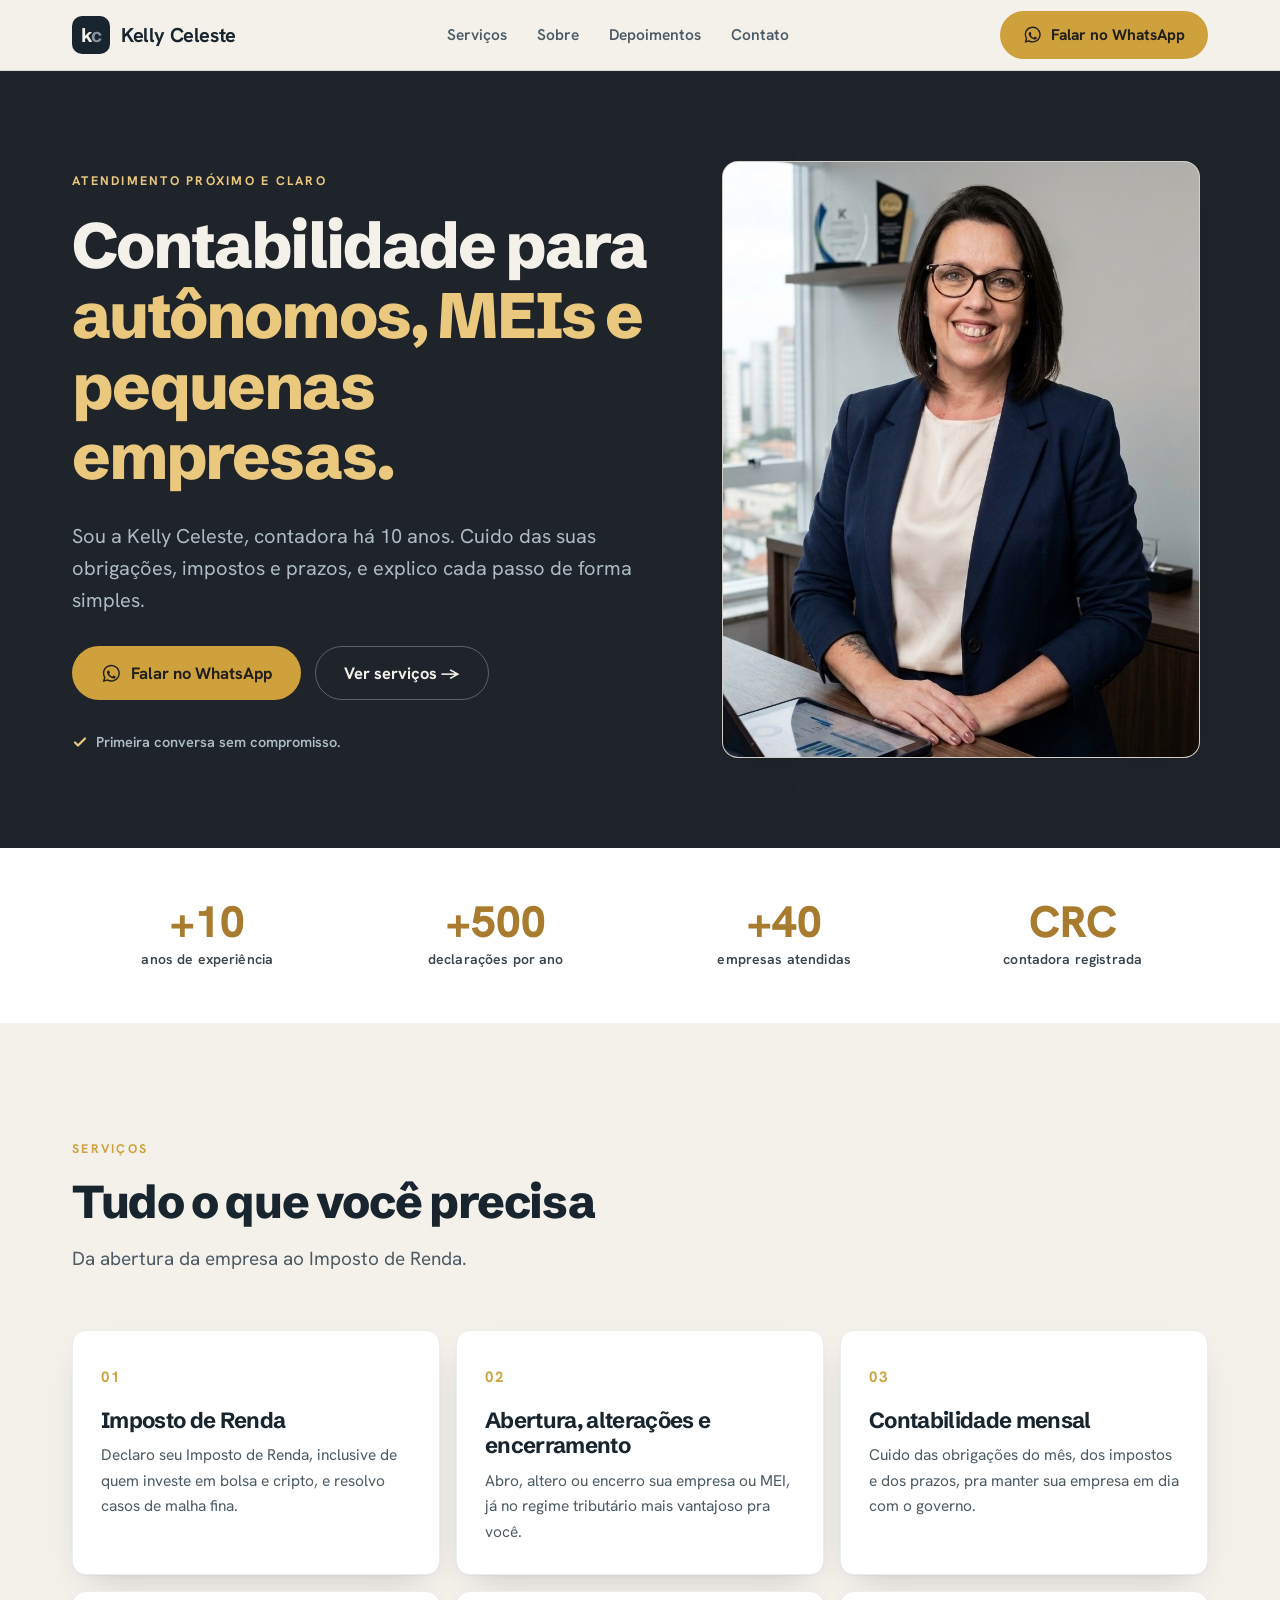
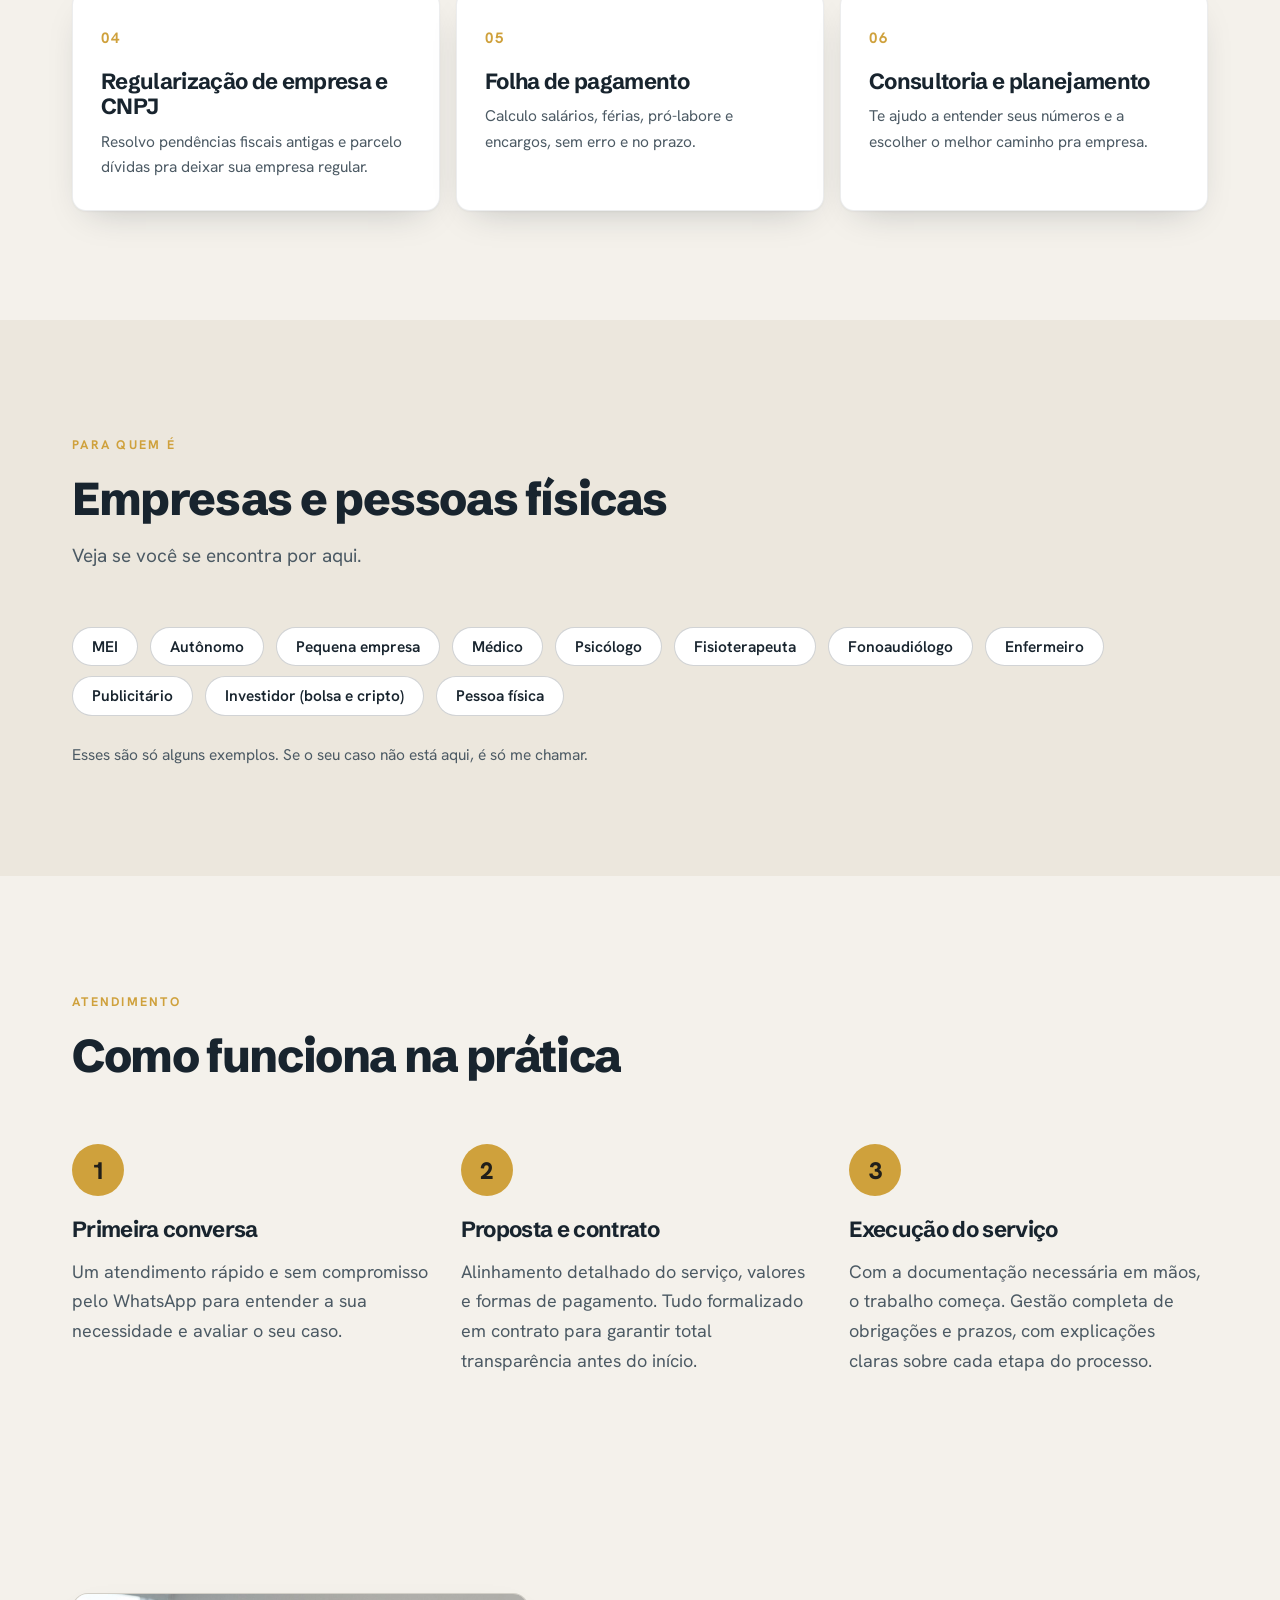
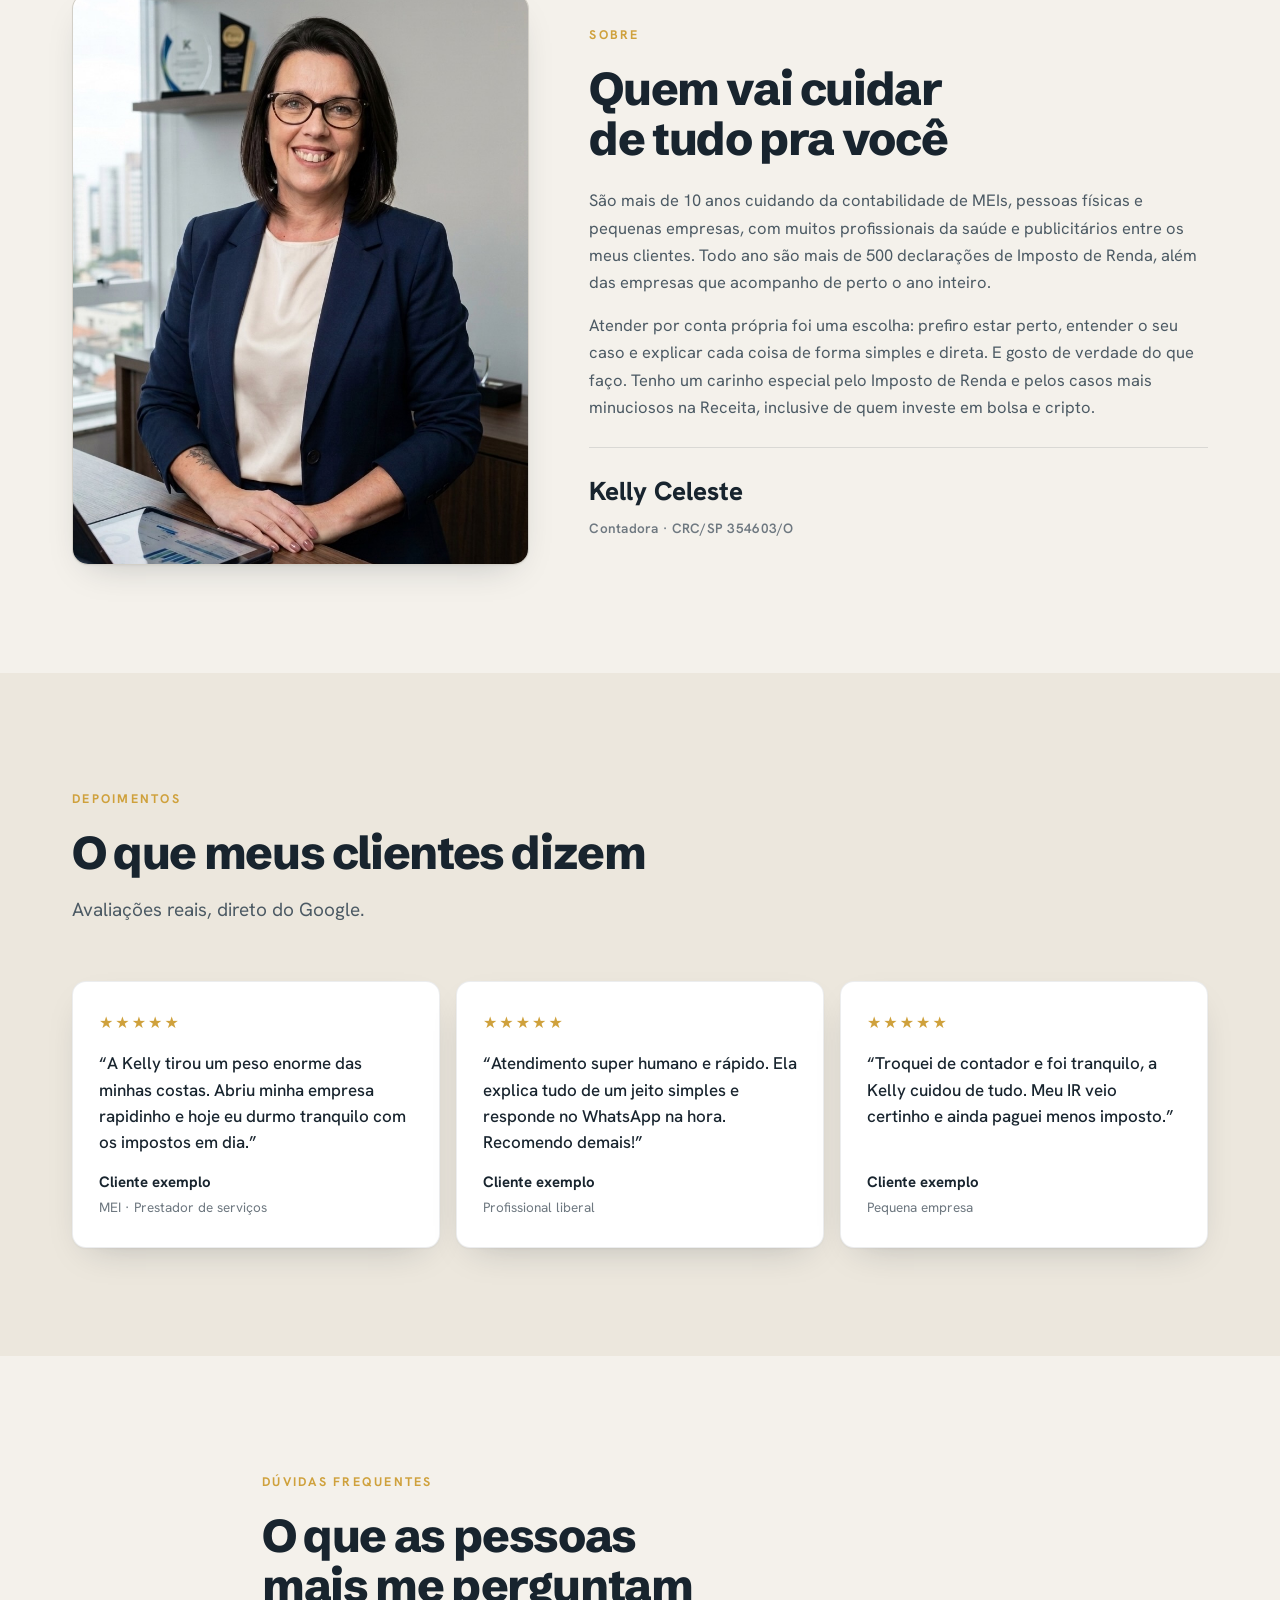
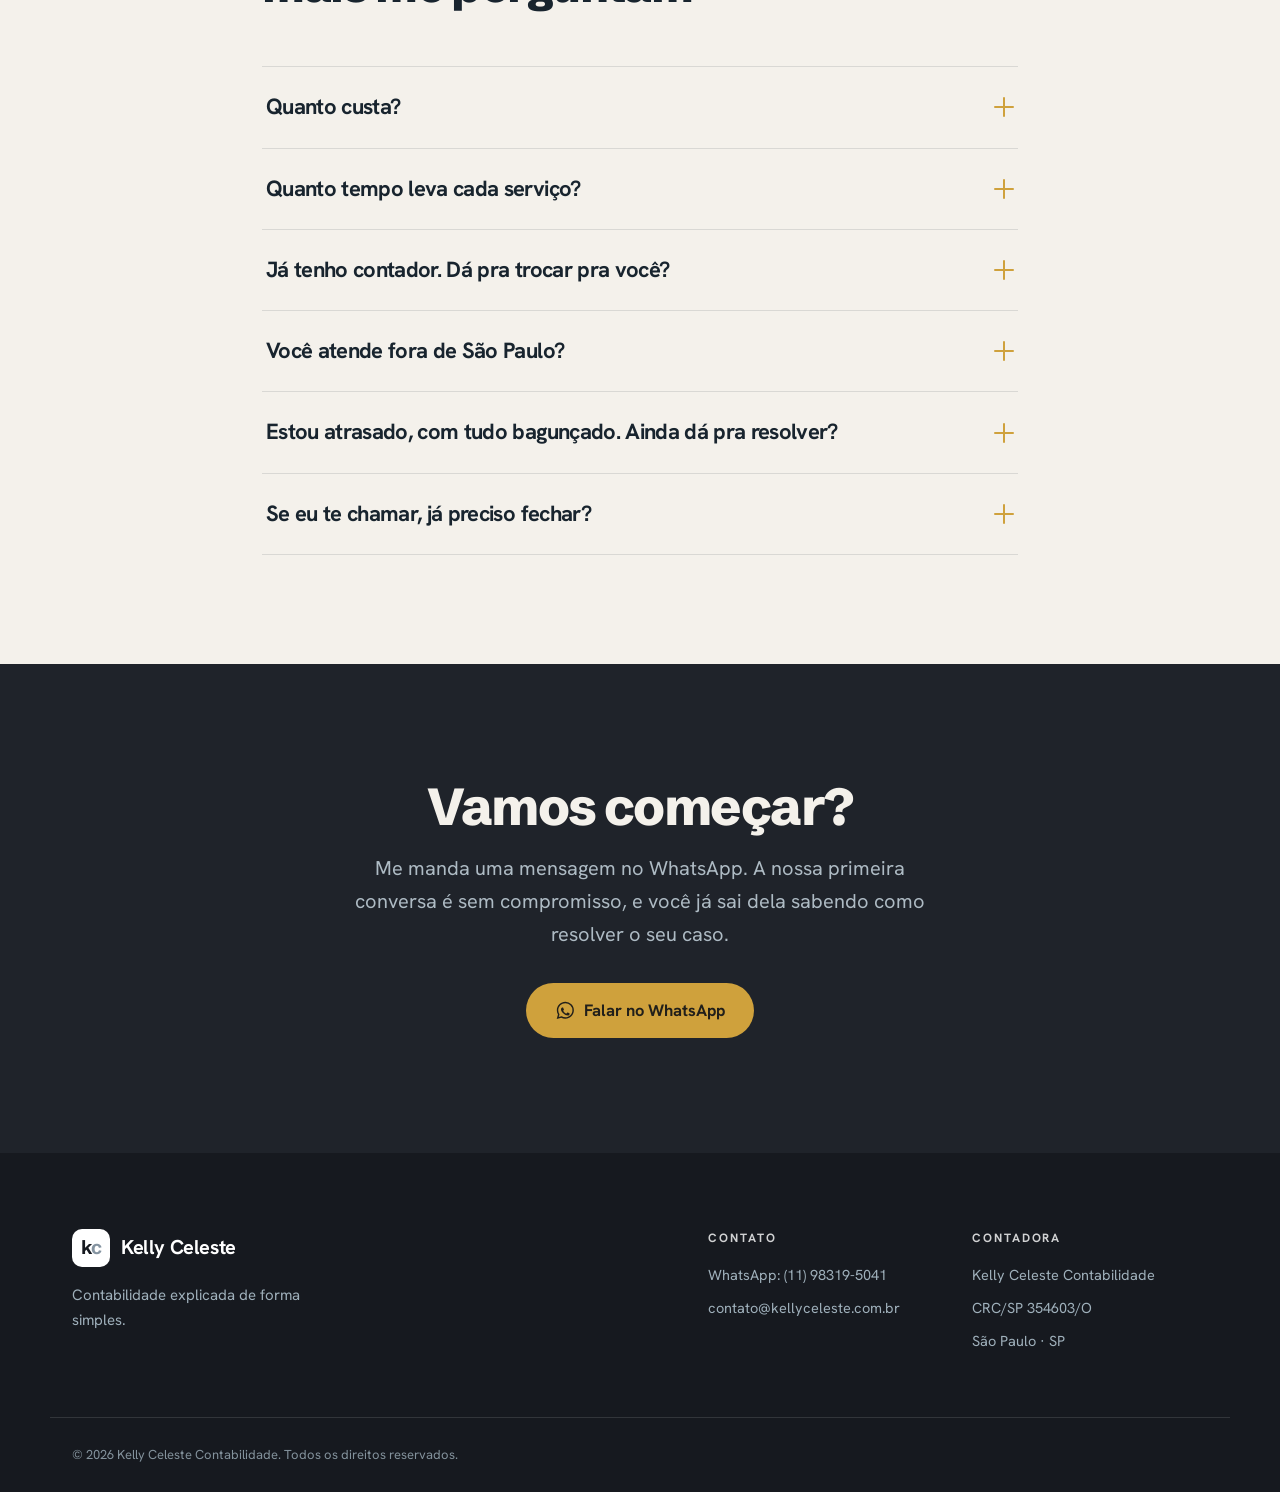
==== index.html @ d129dd25 "Atualiza textos dos 3 passos da seção 'Atendimento' Co-Authored-By: Claude Opus 4.8 (1M context) <no" ====
<!DOCTYPE html>
<html lang="pt-BR" data-theme="2" data-logo="04" data-palette="ocre">
<head>
<meta charset="UTF-8" />
<meta name="viewport" content="width=device-width, initial-scale=1.0" />

<!-- Redireciona www e *.pages.dev para o domínio principal (sem www) -->
<script>
(function () {
  var h = location.hostname;
  if (h === 'www.kellyceleste.com.br' || /\.pages\.dev$/i.test(h)) {
    location.replace('https://kellyceleste.com.br' + location.pathname + location.search + location.hash);
  }
})();
</script>

<!-- ░░░ SEO ░░░ -->
<title>Kelly Celeste Contabilidade | Contadora para autônomos, MEIs e pequenas empresas</title>
<meta name="description" content="Contabilidade e Imposto de Renda para autônomos, MEIs, pequenas empresas e pessoas físicas, explicados de forma simples." />
<meta name="author" content="Kelly Celeste Contabilidade" />
<meta name="theme-color" content="#1F232A" />

<link rel="canonical" href="https://kellyceleste.com.br/" />

<!-- ░░░ Open Graph (Facebook, WhatsApp, LinkedIn) ░░░ -->
<meta property="og:type" content="website" />
<meta property="og:locale" content="pt_BR" />
<meta property="og:site_name" content="Kelly Celeste Contabilidade" />
<meta property="og:title" content="Kelly Celeste Contabilidade" />
<meta property="og:description" content="Contabilidade e Imposto de Renda para autônomos, MEIs, pequenas empresas e pessoas físicas, explicados de forma simples." />
<meta property="og:url" content="https://kellyceleste.com.br/" />
<meta property="og:image" content="https://kellyceleste.com.br/og-image.png" />
<meta property="og:image:width" content="1200" />
<meta property="og:image:height" content="630" />
<meta property="og:image:alt" content="Kelly Celeste Contabilidade" />

<!-- ░░░ Twitter ░░░ -->
<meta name="twitter:card" content="summary_large_image" />
<meta name="twitter:title" content="Kelly Celeste Contabilidade" />
<meta name="twitter:description" content="Contabilidade e Imposto de Renda para autônomos, MEIs, pequenas empresas e pessoas físicas, explicados de forma simples." />
<meta name="twitter:image" content="https://kellyceleste.com.br/og-image.png" />

<!-- ░░░ Dados estruturados (Google) ░░░
     E-mail e avaliações/estrelas omitidos de propósito (e-mail a confirmar; depoimentos ainda são exemplo). -->
<script type="application/ld+json">
{
  "@context": "https://schema.org",
  "@type": "Accountant",
  "name": "Kelly Celeste Contabilidade",
  "description": "Contabilidade e Imposto de Renda para autônomos, MEIs, pequenas empresas e pessoas físicas, explicados de forma simples.",
  "url": "https://kellyceleste.com.br/",
  "image": "https://kellyceleste.com.br/og-image.png",
  "telephone": "+5511983195041",
  "areaServed": "Brasil",
  "address": {
    "@type": "PostalAddress",
    "addressLocality": "São Paulo",
    "addressRegion": "SP",
    "addressCountry": "BR"
  },
  "founder": {
    "@type": "Person",
    "name": "Kelly Celeste",
    "jobTitle": "Contadora"
  },
  "knowsAbout": [
    "Imposto de Renda",
    "Abertura de empresa",
    "Contabilidade mensal",
    "Regularização de CNPJ",
    "Folha de pagamento",
    "Planejamento tributário"
  ]
}
</script>

<!-- ░░░ Favicon ░░░ -->
<link rel="icon" type="image/png" sizes="512x512" href="favicon.png" />

<!-- ░░░ Fontes ░░░ -->
<link rel="preconnect" href="https://fonts.googleapis.com" />
<link rel="preconnect" href="https://fonts.gstatic.com" crossorigin />
<link href="https://fonts.googleapis.com/css2?family=Hanken+Grotesk:wght@400;500;600;700;800&family=Schibsted+Grotesk:wght@700;800&display=swap" rel="stylesheet" />

<link rel="stylesheet" href="kelly-site.css" />
</head>
<body>

<!-- ░░░ HEADER ░░░ -->
<header class="site-header" id="topo">
  <div class="wrap header-inner">
    <a href="#topo" class="logo-wrap" aria-label="Kelly Celeste Contabilidade">
      <span class="logo-02"><span class="lw">kelly celeste<span class="dot">.</span></span></span>
      <span class="logo-04">
        <span class="tile" aria-hidden="true"><span class="k">k</span><span class="c">c</span></span>
        <span class="word">Kelly Celeste</span>
      </span>
    </a>
    <nav class="nav" id="nav">
      <a href="#servicos">Serviços</a>
      <a href="#sobre">Sobre</a>
      <a href="#depoimentos">Depoimentos</a>
      <a href="#contato">Contato</a>
    </nav>
    <div class="header-actions">
      <a class="btn btn--wa" href="https://wa.me/5511983195041?text=Oi%2C+Kelly%21+Encontrei+seu+escrit%C3%B3rio+no+site+e+gostaria+de+mais+informa%C3%A7%C3%B5es." target="_blank" rel="noopener">
        <svg class="ico-wa" viewBox="0 0 24 24" aria-hidden="true"><path d="M12.04 2C6.58 2 2.13 6.45 2.13 11.91c0 1.75.46 3.45 1.32 4.95L2 22l5.25-1.38c1.45.79 3.08 1.21 4.79 1.21h.01c5.46 0 9.91-4.45 9.91-9.91 0-2.65-1.03-5.14-2.9-7.01A9.82 9.82 0 0 0 12.04 2zm0 1.67c2.2 0 4.27.86 5.82 2.42a8.2 8.2 0 0 1 2.41 5.82c0 4.54-3.7 8.24-8.24 8.24-1.48 0-2.93-.4-4.2-1.15l-.3-.18-3.12.82.83-3.04-.2-.31a8.17 8.17 0 0 1-1.26-4.38c0-4.54 3.7-8.24 8.24-8.24zm4.52 11.65c-.25-.13-1.47-.72-1.69-.81-.23-.08-.39-.13-.56.13-.16.25-.64.81-.79.97-.14.17-.29.19-.54.06-.25-.13-1.05-.39-1.99-1.23-.74-.66-1.23-1.47-1.38-1.72-.14-.25-.02-.39.11-.51.11-.11.25-.29.37-.43.13-.14.17-.25.25-.41.08-.17.04-.31-.02-.43-.06-.13-.56-1.35-.77-1.85-.2-.48-.41-.42-.56-.42l-.48-.01c-.17 0-.43.06-.66.31-.23.25-.86.85-.86 2.07 0 1.22.89 2.4 1.01 2.56.12.17 1.75 2.67 4.24 3.74.59.26 1.05.41 1.41.52.59.19 1.13.16 1.56.1.48-.07 1.47-.6 1.68-1.18.21-.58.21-1.07.14-1.18-.06-.11-.22-.17-.47-.3z"/></svg>
        <span>Falar no WhatsApp</span>
      </a>
      <button class="nav-toggle" id="navToggle" aria-label="Abrir menu" aria-expanded="false">
        <span></span><span></span><span></span>
      </button>
    </div>
  </div>
</header>

<main>
  <!-- ░░░ 2 · HERO ░░░ -->
  <section class="hero" id="hero">
    <div class="wrap hero-inner">
      <div class="hero-text">
        <span class="eyebrow">Atendimento próximo e claro</span>
        <h1 class="hero-title">Contabilidade para<br /><em>autônomos, MEIs e pequenas empresas.</em></h1>
        <p class="hero-sub">Sou a Kelly Celeste, contadora há 10 anos. Cuido das suas obrigações, impostos e prazos, e explico cada passo de forma simples.</p>
        <div class="hero-actions">
          <a class="btn btn--wa btn--lg" href="https://wa.me/5511983195041?text=Oi%2C+Kelly%21+Encontrei+seu+escrit%C3%B3rio+no+site+e+gostaria+de+mais+informa%C3%A7%C3%B5es." target="_blank" rel="noopener">
            <svg class="ico-wa" viewBox="0 0 24 24" aria-hidden="true"><path d="M12.04 2C6.58 2 2.13 6.45 2.13 11.91c0 1.75.46 3.45 1.32 4.95L2 22l5.25-1.38c1.45.79 3.08 1.21 4.79 1.21h.01c5.46 0 9.91-4.45 9.91-9.91 0-2.65-1.03-5.14-2.9-7.01A9.82 9.82 0 0 0 12.04 2zm0 1.67c2.2 0 4.27.86 5.82 2.42a8.2 8.2 0 0 1 2.41 5.82c0 4.54-3.7 8.24-8.24 8.24-1.48 0-2.93-.4-4.2-1.15l-.3-.18-3.12.82.83-3.04-.2-.31a8.17 8.17 0 0 1-1.26-4.38c0-4.54 3.7-8.24 8.24-8.24zm4.52 11.65c-.25-.13-1.47-.72-1.69-.81-.23-.08-.39-.13-.56.13-.16.25-.64.81-.79.97-.14.17-.29.19-.54.06-.25-.13-1.05-.39-1.99-1.23-.74-.66-1.23-1.47-1.38-1.72-.14-.25-.02-.39.11-.51.11-.11.25-.29.37-.43.13-.14.17-.25.25-.41.08-.17.04-.31-.02-.43-.06-.13-.56-1.35-.77-1.85-.2-.48-.41-.42-.56-.42l-.48-.01c-.17 0-.43.06-.66.31-.23.25-.86.85-.86 2.07 0 1.22.89 2.4 1.01 2.56.12.17 1.75 2.67 4.24 3.74.59.26 1.05.41 1.41.52.59.19 1.13.16 1.56.1.48-.07 1.47-.6 1.68-1.18.21-.58.21-1.07.14-1.18-.06-.11-.22-.17-.47-.3z"/></svg>
            <span>Falar no WhatsApp</span>
          </a>
          <a class="btn btn--ghost btn--lg" href="#servicos">Ver serviços →</a>
        </div>
        <ul class="hero-badges">
          <li><svg class="ico-check" viewBox="0 0 16 16" aria-hidden="true"><path d="M3 8.5l3 3 7-7"/></svg>Primeira conversa sem compromisso.</li>
        </ul>
      </div>
      <div class="hero-media">
        <div class="media-frame">
          <img class="media-photo" src="img/kelly-foto.jpeg" alt="Kelly Celeste, contadora, sorrindo em seu escritório" width="839" height="1118" fetchpriority="high" />
        </div>
      </div>
    </div>
  </section>

  <!-- ░░░ 3 · CREDIBILIDADE ░░░ -->
  <section class="cred">
    <div class="wrap cred-inner">
      <div class="cred-item"><span class="cred-num">+10</span><span class="cred-lbl">anos de experiência</span></div>
      <div class="cred-item"><span class="cred-num">+500</span><span class="cred-lbl">declarações por ano</span></div>
      <div class="cred-item"><span class="cred-num">+40</span><span class="cred-lbl">empresas atendidas</span></div>
      <div class="cred-item"><span class="cred-num">CRC</span><span class="cred-lbl">contadora registrada</span></div>
    </div>
  </section>

  <!-- ░░░ 4 · SERVIÇOS ░░░ -->
  <section class="section services" id="servicos">
    <div class="wrap">
      <div class="section-head">
        <span class="eyebrow">Serviços</span>
        <h2 class="section-title">Tudo o que você precisa</h2>
        <p class="section-lead">Da abertura da empresa ao Imposto de Renda.</p>
      </div>
      <div class="services-grid">
        <article class="service-card">
          <span class="svc-num">01</span>
          <h3>Imposto de Renda</h3>
          <p>Declaro seu Imposto de Renda, inclusive de quem investe em bolsa e cripto, e resolvo casos de malha fina.</p>
        </article>
        <article class="service-card">
          <span class="svc-num">02</span>
          <h3>Abertura, alterações e encerramento</h3>
          <p>Abro, altero ou encerro sua empresa ou MEI, já no regime tributário mais vantajoso pra você.</p>
        </article>
        <article class="service-card">
          <span class="svc-num">03</span>
          <h3>Contabilidade mensal</h3>
          <p>Cuido das obrigações do mês, dos impostos e dos prazos, pra manter sua empresa em dia com o governo.</p>
        </article>
        <article class="service-card">
          <span class="svc-num">04</span>
          <h3>Regularização de empresa e CNPJ</h3>
          <p>Resolvo pendências fiscais antigas e parcelo dívidas pra deixar sua empresa regular.</p>
        </article>
        <article class="service-card">
          <span class="svc-num">05</span>
          <h3>Folha de pagamento</h3>
          <p>Calculo salários, férias, pró-labore e encargos, sem erro e no prazo.</p>
        </article>
        <article class="service-card">
          <span class="svc-num">06</span>
          <h3>Consultoria e planejamento</h3>
          <p>Te ajudo a entender seus números e a escolher o melhor caminho pra empresa.</p>
        </article>
      </div>
    </div>
  </section>

  <!-- ░░░ 5 · PARA QUEM É ░░░ -->
  <section class="section audience">
    <div class="wrap">
      <div class="section-head">
        <span class="eyebrow">Para quem é</span>
        <h2 class="section-title">Empresas e pessoas físicas</h2>
        <p class="section-lead">Veja se você se encontra por aqui.</p>
      </div>
      <ul class="audience-tags">
        <li class="aud-tag">MEI</li>
        <li class="aud-tag">Autônomo</li>
        <li class="aud-tag">Pequena empresa</li>
        <li class="aud-tag">Médico</li>
        <li class="aud-tag">Psicólogo</li>
        <li class="aud-tag">Fisioterapeuta</li>
        <li class="aud-tag">Fonoaudiólogo</li>
        <li class="aud-tag">Enfermeiro</li>
        <li class="aud-tag">Publicitário</li>
        <li class="aud-tag">Investidor (bolsa e cripto)</li>
        <li class="aud-tag">Pessoa física</li>
      </ul>
      <p class="audience-note">Esses são só alguns exemplos. Se o seu caso não está aqui, é só me chamar.</p>
    </div>
  </section>

  <!-- ░░░ 6 · COMO FUNCIONA ░░░ -->
  <section class="section how">
    <div class="wrap">
      <div class="section-head">
        <span class="eyebrow">Atendimento</span>
        <h2 class="section-title">Como funciona na prática</h2>
      </div>
      <div class="steps">
        <div class="step">
          <span class="step-num">1</span>
          <h3>Primeira conversa</h3>
          <p>Um atendimento rápido e sem compromisso pelo WhatsApp para entender a sua necessidade e avaliar o seu caso.</p>
        </div>
        <div class="step">
          <span class="step-num">2</span>
          <h3>Proposta e contrato</h3>
          <p>Alinhamento detalhado do serviço, valores e formas de pagamento. Tudo formalizado em contrato para garantir total transparência antes do início.</p>
        </div>
        <div class="step">
          <span class="step-num">3</span>
          <h3>Execução do serviço</h3>
          <p>Com a documentação necessária em mãos, o trabalho começa. Gestão completa de obrigações e prazos, com explicações claras sobre cada etapa do processo.</p>
        </div>
      </div>
    </div>
  </section>

  <!-- ░░░ 7 · SOBRE ░░░ -->
  <section class="section about" id="sobre">
    <div class="wrap about-inner">
      <div class="about-media">
        <div class="media-frame">
          <img class="media-photo" src="img/kelly-foto.jpeg" alt="Kelly Celeste, contadora" width="839" height="1118" loading="lazy" />
        </div>
      </div>
      <div class="about-text">
        <span class="eyebrow">Sobre</span>
        <h2 class="section-title">Quem vai cuidar de tudo pra você</h2>
        <p>São mais de 10 anos cuidando da contabilidade de MEIs, pessoas físicas e pequenas empresas, com muitos profissionais da saúde e publicitários entre os meus clientes. Todo ano são mais de 500 declarações de Imposto de Renda, além das empresas que acompanho de perto o ano inteiro.</p>
        <p>Atender por conta própria foi uma escolha: prefiro estar perto, entender o seu caso e explicar cada coisa de forma simples e direta. E gosto de verdade do que faço. Tenho um carinho especial pelo Imposto de Renda e pelos casos mais minuciosos na Receita, inclusive de quem investe em bolsa e cripto.</p>
        <div class="about-sign">
          <span class="about-name">Kelly Celeste</span>
          <span class="about-crc">Contadora · CRC/SP 354603/O</span>
        </div>
      </div>
    </div>
  </section>

  <!-- ░░░ 8 · DEPOIMENTOS ░░░ -->
  <section class="section testimonials" id="depoimentos">
    <div class="wrap">
      <div class="section-head">
        <span class="eyebrow">Depoimentos</span>
        <h2 class="section-title">O que meus clientes dizem</h2>
        <p class="section-lead">Avaliações reais, direto do Google.</p>
      </div>
      <div class="testi-grid">
        <figure class="testi-card">
          <div class="stars" aria-label="5 estrelas">★★★★★</div>
          <blockquote>“A Kelly tirou um peso enorme das minhas costas. Abriu minha empresa rapidinho e hoje eu durmo tranquilo com os impostos em dia.”</blockquote>
          <figcaption><span class="testi-name">Cliente exemplo</span><span class="testi-role">MEI · Prestador de serviços</span></figcaption>
        </figure>
        <figure class="testi-card">
          <div class="stars" aria-label="5 estrelas">★★★★★</div>
          <blockquote>“Atendimento super humano e rápido. Ela explica tudo de um jeito simples e responde no WhatsApp na hora. Recomendo demais!”</blockquote>
          <figcaption><span class="testi-name">Cliente exemplo</span><span class="testi-role">Profissional liberal</span></figcaption>
        </figure>
        <figure class="testi-card">
          <div class="stars" aria-label="5 estrelas">★★★★★</div>
          <blockquote>“Troquei de contador e foi tranquilo, a Kelly cuidou de tudo. Meu IR veio certinho e ainda paguei menos imposto.”</blockquote>
          <figcaption><span class="testi-name">Cliente exemplo</span><span class="testi-role">Pequena empresa</span></figcaption>
        </figure>
      </div>
    </div>
  </section>

  <!-- ░░░ 9 · FAQ ░░░ -->
  <section class="section faq">
    <div class="wrap faq-inner">
      <div class="section-head">
        <span class="eyebrow">Dúvidas frequentes</span>
        <h2 class="section-title">O que as pessoas mais me perguntam</h2>
      </div>
      <div class="faq-list">
        <details class="faq-item">
          <summary class="faq-q">Quanto custa?<span class="faq-ico"></span></summary>
          <div class="faq-a"><p>O valor depende do que você precisa. Pra cuidar da contabilidade de uma empresa, trabalho com uma mensalidade. Serviços pontuais, como Imposto de Renda, abertura, encerramento ou regularização, são cobrados por serviço. Me chama no WhatsApp que eu monto um orçamento pro seu caso.</p></div>
        </details>
        <details class="faq-item">
          <summary class="faq-q">Quanto tempo leva cada serviço?<span class="faq-ico"></span></summary>
          <div class="faq-a"><p>Depende: uma declaração de Imposto de Renda, uma abertura de empresa e uma regularização têm prazos bem diferentes. Na primeira conversa eu já te digo o prazo certinho do seu caso. Em época de Imposto de Renda, quanto antes a gente começar, melhor.</p></div>
        </details>
        <details class="faq-item">
          <summary class="faq-q">Já tenho contador. Dá pra trocar pra você?<span class="faq-ico"></span></summary>
          <div class="faq-a"><p>Dá, e é mais tranquilo do que parece. Você formaliza por escrito o encerramento com o contador atual e eu te oriento em cada passo da troca, pra você não ficar desassistido em nenhum momento.</p></div>
        </details>
        <details class="faq-item">
          <summary class="faq-q">Você atende fora de São Paulo?<span class="faq-ico"></span></summary>
          <div class="faq-a"><p>Atendo. O que importa é a gente conseguir conversar e organizar os seus documentos, e isso a gente resolve de onde você estiver.</p></div>
        </details>
        <details class="faq-item">
          <summary class="faq-q">Estou atrasado, com tudo bagunçado. Ainda dá pra resolver?<span class="faq-ico"></span></summary>
          <div class="faq-a"><p>Dá, e é mais comum do que você imagina. Boa parte do meu trabalho é colocar em ordem o que ficou pra trás: pendências antigas, malha fina, empresa irregular. Quanto antes a gente começar, mais fácil.</p></div>
        </details>
        <details class="faq-item">
          <summary class="faq-q">Se eu te chamar, já preciso fechar?<span class="faq-ico"></span></summary>
          <div class="faq-a"><p>Não. A nossa primeira conversa é sem compromisso: você me conta seu caso, eu te explico como posso ajudar, e aí você decide com calma, sem pressão.</p></div>
        </details>
      </div>
    </div>
  </section>

  <!-- ░░░ 10 · CTA FINAL ░░░ -->
  <section class="final-cta" id="contato">
    <div class="wrap cta-inner">
      <h2 class="cta-title">Vamos começar?</h2>
      <p class="cta-sub">Me manda uma mensagem no WhatsApp. A nossa primeira conversa é sem compromisso, e você já sai dela sabendo como resolver o seu caso.</p>
      <div class="cta-actions">
        <a class="btn btn--wa btn--lg" href="https://wa.me/5511983195041?text=Oi%2C+Kelly%21+Encontrei+seu+escrit%C3%B3rio+no+site+e+gostaria+de+mais+informa%C3%A7%C3%B5es." target="_blank" rel="noopener">
          <svg class="ico-wa" viewBox="0 0 24 24" aria-hidden="true"><path d="M12.04 2C6.58 2 2.13 6.45 2.13 11.91c0 1.75.46 3.45 1.32 4.95L2 22l5.25-1.38c1.45.79 3.08 1.21 4.79 1.21h.01c5.46 0 9.91-4.45 9.91-9.91 0-2.65-1.03-5.14-2.9-7.01A9.82 9.82 0 0 0 12.04 2zm0 1.67c2.2 0 4.27.86 5.82 2.42a8.2 8.2 0 0 1 2.41 5.82c0 4.54-3.7 8.24-8.24 8.24-1.48 0-2.93-.4-4.2-1.15l-.3-.18-3.12.82.83-3.04-.2-.31a8.17 8.17 0 0 1-1.26-4.38c0-4.54 3.7-8.24 8.24-8.24zm4.52 11.65c-.25-.13-1.47-.72-1.69-.81-.23-.08-.39-.13-.56.13-.16.25-.64.81-.79.97-.14.17-.29.19-.54.06-.25-.13-1.05-.39-1.99-1.23-.74-.66-1.23-1.47-1.38-1.72-.14-.25-.02-.39.11-.51.11-.11.25-.29.37-.43.13-.14.17-.25.25-.41.08-.17.04-.31-.02-.43-.06-.13-.56-1.35-.77-1.85-.2-.48-.41-.42-.56-.42l-.48-.01c-.17 0-.43.06-.66.31-.23.25-.86.85-.86 2.07 0 1.22.89 2.4 1.01 2.56.12.17 1.75 2.67 4.24 3.74.59.26 1.05.41 1.41.52.59.19 1.13.16 1.56.1.48-.07 1.47-.6 1.68-1.18.21-.58.21-1.07.14-1.18-.06-.11-.22-.17-.47-.3z"/></svg>
          <span>Falar no WhatsApp</span>
        </a>
      </div>
    </div>
  </section>
</main>

<!-- ░░░ 11 · RODAPÉ ░░░ -->
<footer class="site-footer">
  <div class="wrap footer-inner">
    <div class="footer-brand">
      <span class="logo-wrap">
        <span class="logo-02"><span class="lw">kelly celeste<span class="dot">.</span></span></span>
        <span class="logo-04">
          <span class="tile" aria-hidden="true"><span class="k">k</span><span class="c">c</span></span>
          <span class="word">Kelly Celeste</span>
        </span>
      </span>
      <p class="footer-tag">Contabilidade explicada de forma simples.</p>
    </div>
    <div class="footer-cols">
      <div class="footer-col">
        <span class="footer-h">Contato</span>
        <a href="https://wa.me/5511983195041?text=Oi%2C+Kelly%21+Encontrei+seu+escrit%C3%B3rio+no+site+e+gostaria+de+mais+informa%C3%A7%C3%B5es." target="_blank" rel="noopener">WhatsApp: (11) 98319-5041</a>
        <a href="mailto:contato@kellyceleste.com.br">contato@kellyceleste.com.br</a>
      </div>
      <div class="footer-col">
        <span class="footer-h">Contadora</span>
        <span class="footer-line">Kelly Celeste Contabilidade</span>
        <span class="footer-line">CRC/SP 354603/O</span>
        <span class="footer-line">São Paulo · SP</span>
      </div>
    </div>
  </div>
  <div class="wrap footer-bottom">
    <span>© 2026 Kelly Celeste Contabilidade. Todos os direitos reservados.</span>
  </div>
</footer>

<script src="kelly-site.js"></script>
</body>
</html>
---- kelly-site.css ----
/* ════════════════════════════════════════════════════════════════════
   KELLY CELESTE — site styles
   Base + components + 5 visual directions (data-theme) + logo toggle
   ════════════════════════════════════════════════════════════════════ */

*, *::before, *::after { box-sizing: border-box; }
html { scroll-behavior: smooth; -webkit-text-size-adjust: 100%; }
body {
  margin: 0;
  background: var(--bg);
  color: var(--ink);
  font-family: var(--font-body);
  font-size: 17px;
  line-height: 1.65;
  -webkit-font-smoothing: antialiased;
  transition: background .35s ease, color .35s ease;
}
img { max-width: 100%; display: block; }
a { color: inherit; }

/* ── Theme tokens (default = 1 · Sereno) ────────────────────────────── */
:root {
  --bg: #F3EEE4;
  --surface: #FBF7EF;
  --surface-2: #EFE8DA;
  --ink: #1C2630;
  --ink-2: #46545F;
  --muted: #6E7880;
  --line: rgba(28,38,48,.13);
  --line-2: rgba(28,38,48,.20);
  --accent: #BD6B49;       /* clay */
  --accent-ink: #FBF7EF;
  --accent-2: #5E83A0;     /* celeste */

  --font-body: "Hanken Grotesk", system-ui, sans-serif;
  --font-display: "Newsreader", Georgia, serif;
  --font-logo: "Schibsted Grotesk", system-ui, sans-serif;
  --display-weight: 400;
  --display-tracking: -0.01em;
  --display-italic-em: italic;

  --radius-card: 4px;
  --radius-btn: 6px;
  --radius-media: 6px;
  --shadow-card: none;
  --card-bg: var(--surface);
  --card-border: 1px solid var(--line);
  --card-shadow: none;

  --eyebrow-color: var(--accent);
  --num-color: var(--accent);

  --hero-bg: transparent;
  --hero-ink: var(--ink);
  --hero-sub: var(--ink-2);
  --hero-title-accent: var(--accent);

  --cred-bg: var(--ink);
  --cred-ink: #F3EEE4;
  --cred-num: #fff;
  --cred-accent: var(--accent);

  --cta-bg: var(--surface);
  --cta-ink: var(--ink);
  --cta-sub: var(--ink-2);
  --cta-border: 1px solid var(--line);

  --footer-bg: #15202A;
  --footer-ink: #C9D2D8;
  --footer-strong: #fff;

  --tile-letter: var(--bg);
  --header-bg: rgba(243,238,228,.82);
}

/* ════════════════════════════════════════════════════════════════════
   THEME 2 · SÓLIDO — dark hero, celeste, trustworthy
   ════════════════════════════════════════════════════════════════════ */
[data-theme="2"] {
  --bg: #F4F1EB;
  --surface: #FFFFFF;
  --surface-2: #ECE7DD;
  --ink: #18242E;
  --ink-2: #4C5A64;
  --line: rgba(24,36,46,.12);
  --accent: #4F7B96;        /* celeste primary */
  --accent-ink: #FFFFFF;
  --accent-2: #BD6B49;
  --font-display: "Schibsted Grotesk", system-ui, sans-serif;
  --font-logo: "Schibsted Grotesk", system-ui, sans-serif;
  --display-weight: 800;
  --display-tracking: -0.03em;
  --display-italic-em: normal;
  --radius-card: 14px;
  --radius-btn: 999px;
  --radius-media: 16px;
  --card-bg: #FFFFFF;
  --card-border: 1px solid rgba(24,36,46,.08);
  --card-shadow: 0 1px 2px rgba(24,36,46,.04), 0 14px 36px -18px rgba(24,36,46,.28);
  --eyebrow-color: var(--accent);
  --num-color: var(--accent);
  --hero-bg: #16242F;
  --hero-ink: #F4F1EB;
  --hero-sub: #AEBBC4;
  --hero-title-accent: #7FB0CC;
  --cred-bg: #FFFFFF;
  --cred-ink: var(--ink);
  --cred-num: var(--accent);
  --cred-accent: var(--accent);
  --cta-bg: #16242F;
  --cta-ink: #F4F1EB;
  --cta-sub: #AEBBC4;
  --cta-border: none;
  --footer-bg: #101C25;
  --footer-ink: #9FB0BB;
  --footer-strong: #fff;
  --tile-letter: var(--bg);
  --header-bg: rgba(244,241,235,.85);
}

/* ════════════════════════════════════════════════════════════════════
   THEME 3 · CLARO — airy, modern, soft celeste, rounded
   ════════════════════════════════════════════════════════════════════ */
[data-theme="3"] {
  --bg: #FCFBF8;
  --surface: #F5F2EC;
  --surface-2: #EFEBE2;
  --ink: #232E36;
  --ink-2: #56636C;
  --line: rgba(35,46,54,.10);
  --accent: #5E83A0;
  --accent-ink: #FFFFFF;
  --accent-2: #C0795A;
  --font-display: "Hanken Grotesk", system-ui, sans-serif;
  --font-logo: "Schibsted Grotesk", system-ui, sans-serif;
  --display-weight: 800;
  --display-tracking: -0.035em;
  --display-italic-em: normal;
  --radius-card: 18px;
  --radius-btn: 12px;
  --radius-media: 22px;
  --card-bg: #FFFFFF;
  --card-border: 1px solid rgba(35,46,54,.07);
  --card-shadow: 0 2px 4px rgba(35,46,54,.03), 0 18px 40px -22px rgba(35,46,54,.22);
  --eyebrow-color: var(--accent);
  --num-color: var(--accent);
  --hero-bg: transparent;
  --hero-ink: var(--ink);
  --hero-sub: var(--ink-2);
  --hero-title-accent: var(--accent);
  --cred-bg: #EAF0F3;
  --cred-ink: var(--ink);
  --cred-num: var(--accent);
  --cred-accent: var(--accent);
  --cta-bg: #EAF0F3;
  --cta-ink: var(--ink);
  --cta-sub: var(--ink-2);
  --cta-border: none;
  --footer-bg: #232E36;
  --footer-ink: #AAB6BE;
  --footer-strong: #fff;
  --tile-letter: var(--bg);
  --header-bg: rgba(252,251,248,.86);
}

/* ════════════════════════════════════════════════════════════════════
   THEME 4 · QUENTE — terracotta-forward, cozy, warm
   ════════════════════════════════════════════════════════════════════ */
[data-theme="4"] {
  --bg: #F6ECE1;
  --surface: #FCF5EC;
  --surface-2: #EFE1D2;
  --ink: #2C211A;
  --ink-2: #6B5A4E;
  --line: rgba(44,33,26,.13);
  --accent: #C0673E;
  --accent-ink: #FCF5EC;
  --accent-2: #7E9384;
  --font-display: "Spectral", Georgia, serif;
  --font-logo: "Schibsted Grotesk", system-ui, sans-serif;
  --display-weight: 500;
  --display-tracking: -0.01em;
  --display-italic-em: italic;
  --radius-card: 16px;
  --radius-btn: 999px;
  --radius-media: 20px;
  --card-bg: #FCF5EC;
  --card-border: 1px solid rgba(44,33,26,.10);
  --card-shadow: 0 1px 2px rgba(44,33,26,.04), 0 16px 34px -20px rgba(44,33,26,.30);
  --eyebrow-color: var(--accent);
  --num-color: var(--accent);
  --hero-bg: transparent;
  --hero-ink: var(--ink);
  --hero-sub: var(--ink-2);
  --hero-title-accent: var(--accent);
  --cred-bg: #2C211A;
  --cred-ink: #F6ECE1;
  --cred-num: #E0A077;
  --cred-accent: #E0A077;
  --cta-bg: #C0673E;
  --cta-ink: #FCF5EC;
  --cta-sub: rgba(252,245,236,.82);
  --cta-border: none;
  --footer-bg: #241A14;
  --footer-ink: #C2AE9E;
  --footer-strong: #fff;
  --tile-letter: var(--bg);
  --header-bg: rgba(246,236,225,.85);
}

/* ════════════════════════════════════════════════════════════════════
   THEME 5 · CONTRASTE — editorial, big type, high contrast
   ════════════════════════════════════════════════════════════════════ */
[data-theme="5"] {
  --bg: #EFE9DB;
  --surface: #F7F2E7;
  --surface-2: #E5DCC9;
  --ink: #14161A;
  --ink-2: #44474C;
  --line: rgba(20,22,26,.22);
  --line-2: rgba(20,22,26,.40);
  --accent: #B5563A;
  --accent-ink: #F7F2E7;
  --accent-2: #3C5A73;
  --font-display: "Newsreader", Georgia, serif;
  --font-logo: "Schibsted Grotesk", system-ui, sans-serif;
  --display-weight: 500;
  --display-tracking: -0.02em;
  --display-italic-em: italic;
  --radius-card: 0px;
  --radius-btn: 0px;
  --radius-media: 0px;
  --card-bg: transparent;
  --card-border: 1.5px solid var(--ink);
  --card-shadow: none;
  --eyebrow-color: var(--ink);
  --num-color: var(--accent);
  --hero-bg: transparent;
  --hero-ink: var(--ink);
  --hero-sub: var(--ink-2);
  --hero-title-accent: var(--accent);
  --cred-bg: #14161A;
  --cred-ink: #EFE9DB;
  --cred-num: #EFE9DB;
  --cred-accent: #D98A6B;
  --cta-bg: #14161A;
  --cta-ink: #EFE9DB;
  --cta-sub: #B5B2AA;
  --cta-border: none;
  --footer-bg: #14161A;
  --footer-ink: #A9A69E;
  --footer-strong: #fff;
  --tile-letter: var(--bg);
  --header-bg: rgba(239,233,219,.88);
}

/* ════════════════════════════════════════════════════════════════════
   PALETTES — color overlay applied on top of layouts 2 & 3.
   Placed after the theme blocks so these win the specificity tie on --accent.
   "azul" = default (no overrides; base themes are already blue).
   ════════════════════════════════════════════════════════════════════ */
[data-palette="verde"]  { --accent: #34715C; --accent-ink: #FFFFFF; --accent-2: #C08A4A; }
[data-palette="marrom"] { --accent: #8A5A38; --accent-ink: #FBF3E9; --accent-2: #9AA69C; }
[data-palette="ocre"]   { --accent: #CFA13C; --accent-ink: #211F1A; --accent-2: #8493A0; }

/* Layout 2 (Sólido) — recolour the dark hero / cta / footer + light accents */
[data-theme="2"][data-palette="verde"]  { --hero-bg: #163029; --cta-bg: #163029; --footer-bg: #102420; --hero-title-accent: #84B89F; }
[data-theme="2"][data-palette="marrom"] { --hero-bg: #2B1D13; --cta-bg: #2B1D13; --footer-bg: #20150D; --hero-title-accent: #CFA47A; }
[data-theme="2"][data-palette="ocre"]   { --hero-bg: #1F232A; --cta-bg: #1F232A; --footer-bg: #16191F; --hero-title-accent: #EAC97E; --cred-num: #A87B2E; }

/* Layout 3 (Claro) — recolour the soft tinted bands + footer */
[data-theme="3"][data-palette="verde"]  { --cred-bg: #E4EEE8; --cta-bg: #E4EEE8; --footer-bg: #21302A; }
[data-theme="3"][data-palette="marrom"] { --cred-bg: #EFE6DA; --cta-bg: #EFE6DA; --footer-bg: #2A211A; }
[data-theme="3"][data-palette="ocre"]   { --cred-bg: #F1EAD7; --cta-bg: #F1EAD7; --footer-bg: #25272D; }

/* ── Layout primitives ──────────────────────────────────────────────── */
.wrap { width: 100%; max-width: 1180px; margin: 0 auto; padding: 0 22px; }
.section { padding-block: clamp(56px, 8.5vw, 116px); scroll-margin-top: 78px; }
section[id] { scroll-margin-top: 78px; }

.eyebrow {
  display: inline-block;
  font-size: 12.5px;
  font-weight: 700;
  letter-spacing: .18em;
  text-transform: uppercase;
  color: var(--eyebrow-color);
  margin-bottom: 18px;
}
.section-head { max-width: 640px; margin-bottom: clamp(34px, 5vw, 56px); }
.section-title {
  font-family: var(--font-display);
  font-weight: var(--display-weight);
  letter-spacing: var(--display-tracking);
  font-size: clamp(30px, 4.4vw, 46px);
  line-height: 1.08;
  margin: 0;
  color: var(--ink);
  text-wrap: balance;
}
.section-lead { font-size: clamp(16px, 2vw, 19px); color: var(--ink-2); margin: 16px 0 0; max-width: 56ch; }

/* ── Buttons ────────────────────────────────────────────────────────── */
.btn {
  display: inline-flex; align-items: center; justify-content: center; gap: .55em;
  font-family: var(--font-body); font-weight: 700; font-size: 15.5px;
  padding: 13px 22px; border-radius: var(--radius-btn);
  border: 1.5px solid transparent; cursor: pointer; text-decoration: none;
  line-height: 1; transition: transform .15s ease, background .2s ease, box-shadow .2s ease, color .2s ease, border-color .2s ease;
  white-space: nowrap;
}
.btn--lg { padding: 16px 28px; font-size: 16.5px; }
.btn:active { transform: translateY(1px); }
.btn--wa { background: var(--accent); color: var(--accent-ink); }
.btn--wa:hover { box-shadow: 0 10px 24px -10px color-mix(in srgb, var(--accent) 80%, transparent); transform: translateY(-1px); }
.btn--ghost { background: transparent; color: var(--ink); border-color: var(--line-2); }
.btn--ghost:hover { border-color: var(--ink); background: color-mix(in srgb, var(--ink) 6%, transparent); }
.ico-wa { width: 1.25em; height: 1.25em; fill: currentColor; flex: 0 0 auto; }
.ico-check { width: 16px; height: 16px; fill: none; stroke: var(--accent); stroke-width: 2.2; stroke-linecap: round; stroke-linejoin: round; flex: 0 0 auto; }

/* ── Logo (toggle 02 / 04) ──────────────────────────────────────────── */
.logo-wrap { display: inline-flex; align-items: center; text-decoration: none; color: var(--ink); flex: 0 0 auto; }
.logo-02, .logo-04 { display: none; align-items: center; }
[data-logo="02"] .logo-02 { display: inline-flex; }
[data-logo="04"] .logo-04 { display: inline-flex; }

.logo-02 .lw {
  font-family: var(--font-logo); font-weight: 700; font-size: 23px;
  letter-spacing: -.045em; color: currentColor; line-height: 1;
}
.logo-02 .dot { color: var(--accent); }

.logo-04 { gap: 11px; }
.logo-04 .tile {
  width: 38px; height: 38px; border-radius: 10px; background: currentColor;
  display: inline-flex; align-items: center; justify-content: center;
  font-family: var(--font-logo); font-weight: 700; font-size: 19px; line-height: 1;
  letter-spacing: -.04em;
}
.logo-04 .tile .k { color: var(--tile-letter); }
.logo-04 .tile .c { color: var(--accent-2); margin-left: -.06em; }
.logo-04 .word { font-family: var(--font-body); font-weight: 700; font-size: 20px; letter-spacing: -.02em; color: currentColor; white-space: nowrap; }

/* ── Header ─────────────────────────────────────────────────────────── */
.site-header {
  position: sticky; top: 0; z-index: 50;
  background: var(--header-bg);
  backdrop-filter: saturate(1.4) blur(14px);
  -webkit-backdrop-filter: saturate(1.4) blur(14px);
  border-bottom: 1px solid var(--line);
  transition: background .35s ease;
}
.header-inner { display: flex; align-items: center; gap: 20px; height: 70px; }
.nav { display: none; margin-left: auto; gap: 30px; }
.nav a { font-weight: 600; font-size: 15.5px; text-decoration: none; color: var(--ink-2); transition: color .15s; }
.nav a:hover { color: var(--ink); }
.header-actions { margin-left: auto; display: flex; align-items: center; gap: 12px; }
.nav .header-actions { margin-left: 0; }

/* Mobile: o botão de WhatsApp do cabeçalho fica só com o ícone para caber em
   telas estreitas (o texto volta no breakpoint de desktop, abaixo). */
.site-header .header-actions .btn--wa span { display: none; }
.site-header .header-actions .btn--wa { padding: 12px; }

.nav-toggle {
  display: inline-flex; flex-direction: column; justify-content: center; gap: 5px;
  width: 42px; height: 42px; padding: 0 9px; border: 1px solid var(--line-2);
  border-radius: 10px; background: transparent; cursor: pointer;
}
.nav-toggle span { height: 2px; background: var(--ink); border-radius: 2px; transition: transform .25s, opacity .2s; }
.nav-toggle[aria-expanded="true"] span:nth-child(1) { transform: translateY(7px) rotate(45deg); }
.nav-toggle[aria-expanded="true"] span:nth-child(2) { opacity: 0; }
.nav-toggle[aria-expanded="true"] span:nth-child(3) { transform: translateY(-7px) rotate(-45deg); }

/* mobile nav drawer */
.nav.open {
  display: flex; flex-direction: column; gap: 4px;
  position: absolute; top: 70px; left: 0; right: 0;
  background: var(--bg); border-bottom: 1px solid var(--line);
  padding: 14px 22px 22px;
}
.nav.open a { padding: 12px 4px; font-size: 18px; border-bottom: 1px solid var(--line); }

/* ── Hero ───────────────────────────────────────────────────────────── */
.hero { background: var(--hero-bg); color: var(--hero-ink); transition: background .35s ease, color .35s ease; }
.hero-inner { display: grid; gap: clamp(32px, 5vw, 56px); padding-block: clamp(48px, 7vw, 92px); align-items: center; }
.hero-text { max-width: 600px; }
.hero .eyebrow { color: var(--hero-title-accent); }
.hero-title {
  font-family: var(--font-display); font-weight: var(--display-weight);
  letter-spacing: var(--display-tracking);
  font-size: clamp(36px, 6.4vw, 64px); line-height: 1.1; margin: 0 0 28px;
  color: var(--hero-ink); text-wrap: balance;
}
.hero-title em { font-style: var(--display-italic-em); color: var(--hero-title-accent); }
[data-theme="3"] .hero-title em, [data-theme="2"] .hero-title em { font-style: normal; }
.hero-sub { font-size: clamp(16px, 2.2vw, 20px); line-height: 1.6; color: var(--hero-sub); margin: 0 0 30px; max-width: 52ch; }
.hero-actions { display: flex; flex-wrap: wrap; gap: 14px; margin-bottom: 30px; }
.hero .btn--ghost { color: var(--hero-ink); border-color: color-mix(in srgb, var(--hero-ink) 30%, transparent); }
.hero .btn--ghost:hover { border-color: var(--hero-ink); background: color-mix(in srgb, var(--hero-ink) 8%, transparent); }
.hero-badges { list-style: none; display: flex; flex-wrap: wrap; gap: 10px 22px; padding: 0; margin: 0; }
.hero-badges li { display: inline-flex; align-items: center; gap: 8px; font-size: 14.5px; font-weight: 600; color: var(--hero-sub); }
.hero .ico-check { stroke: var(--hero-title-accent); }

.hero-media { position: relative; }
.media-frame {
  border-radius: var(--radius-media); overflow: hidden;
  border: 1px solid var(--line); background: var(--surface-2);
  box-shadow: var(--card-shadow);
  aspect-ratio: 4 / 5;
}
[data-theme="5"] .media-frame { border: 1.5px solid var(--ink); box-shadow: 12px 12px 0 var(--accent); }
.media-photo { width: 100%; height: 100%; object-fit: cover; }

/* ── Credibility strip ──────────────────────────────────────────────── */
.cred { background: var(--cred-bg); color: var(--cred-ink); transition: background .35s ease, color .35s ease; }
.cred-inner { display: grid; grid-template-columns: repeat(2, 1fr); gap: 28px 18px; padding-block: clamp(34px, 4.5vw, 52px); }
.cred-item { display: flex; flex-direction: column; gap: 4px; text-align: center; }
.cred-num { font-family: var(--font-display); font-weight: 600; font-size: clamp(30px, 4.5vw, 44px); line-height: 1; color: var(--cred-num); }
[data-theme="2"] .cred-num, [data-theme="3"] .cred-num { font-family: var(--font-body); font-weight: 800; }
.cred-lbl { font-size: 14px; font-weight: 600; letter-spacing: .01em; opacity: .85; }
.cred-lbl em { color: var(--cred-accent); font-style: normal; }

/* ── Services ───────────────────────────────────────────────────────── */
.services-grid { display: grid; grid-template-columns: 1fr; gap: 16px; }
.service-card {
  background: var(--card-bg); border: var(--card-border); border-radius: var(--radius-card);
  box-shadow: var(--card-shadow); padding: 30px 28px;
  transition: transform .2s ease, box-shadow .2s ease, border-color .2s ease;
}
.service-card:hover { transform: translateY(-3px); box-shadow: 0 22px 44px -24px rgba(0,0,0,.35); }
.svc-num {
  display: inline-block; font-family: var(--font-display); font-weight: 600;
  font-size: 15px; letter-spacing: .12em; color: var(--num-color);
  padding-bottom: 14px; margin-bottom: 4px;
}
[data-theme="2"] .svc-num, [data-theme="3"] .svc-num { font-family: var(--font-body); font-weight: 700; }
.service-card h3 { font-family: var(--font-display); font-weight: var(--display-weight); letter-spacing: var(--display-tracking); font-size: 22px; line-height: 1.15; margin: 0 0 9px; color: var(--ink); }
[data-theme="2"] .service-card h3, [data-theme="3"] .service-card h3 { font-weight: 700; }
.service-card p { margin: 0; color: var(--ink-2); font-size: 15.5px; }

/* ── Audience (tags / pílulas) ──────────────────────────────────────── */
.audience { background: var(--surface-2); }
.audience-tags { display: flex; flex-wrap: wrap; gap: 10px 12px; list-style: none; padding: 0; margin: 0 0 26px; }
.aud-tag {
  display: inline-flex; align-items: center;
  padding: 11px 19px; border-radius: 999px;
  font-weight: 600; font-size: 15.5px; line-height: 1;
  background: var(--surface); color: var(--ink);
  border: 1px solid var(--line-2);
  transition: transform .15s ease, box-shadow .2s ease;
}
.aud-tag:hover { transform: translateY(-2px); box-shadow: 0 10px 24px -16px rgba(0,0,0,.45); }
.audience-note { font-size: 15.5px; color: var(--ink-2); margin: 0; }

/* ── How it works ───────────────────────────────────────────────────── */
.steps { display: grid; grid-template-columns: 1fr; gap: 22px; counter-reset: step; }
.step { position: relative; padding-top: 8px; }
.step-num {
  display: inline-flex; align-items: center; justify-content: center;
  width: 52px; height: 52px; border-radius: 50%;
  font-family: var(--font-display); font-weight: 600; font-size: 24px;
  color: var(--accent-ink); background: var(--accent); margin-bottom: 16px;
}
[data-theme="2"] .step-num, [data-theme="3"] .step-num { font-family: var(--font-body); font-weight: 800; }
[data-theme="5"] .step-num { border-radius: 0; }
.step h3 { font-family: var(--font-display); font-weight: var(--display-weight); letter-spacing: var(--display-tracking); font-size: 22px; margin: 0 0 8px; color: var(--ink); }
[data-theme="2"] .step h3, [data-theme="3"] .step h3 { font-weight: 700; }
.step p { margin: 0; color: var(--ink-2); }

/* ── About ──────────────────────────────────────────────────────────── */
.about-inner { display: grid; gap: clamp(28px, 5vw, 60px); align-items: center; }
.about-media .media-frame { aspect-ratio: 4 / 5; }
.about-text .section-title { margin-bottom: 24px; }
.about-text p { color: var(--ink-2); margin: 0 0 16px; font-size: 16.5px; }
.about-text strong { color: var(--ink); font-weight: 700; }
.about-sign { margin-top: 26px; padding-top: 22px; border-top: 1px solid var(--line); }
.about-name { display: block; font-family: var(--font-display); font-style: var(--display-italic-em); font-weight: 500; font-size: 26px; color: var(--ink); }
[data-theme="2"] .about-name, [data-theme="3"] .about-name { font-family: var(--font-body); font-style: normal; font-weight: 800; }
.about-crc { display: block; font-size: 13.5px; font-weight: 600; color: var(--muted); letter-spacing: .02em; margin-top: 4px; }
.about-crc em { font-style: normal; color: var(--accent); }

/* ── Testimonials ───────────────────────────────────────────────────── */
.testimonials { background: var(--surface-2); }
.testi-grid { display: grid; grid-template-columns: 1fr; gap: 16px; }
.testi-card {
  background: var(--card-bg); border: var(--card-border); border-radius: var(--radius-card);
  box-shadow: var(--card-shadow); padding: 28px 26px; margin: 0;
  display: flex; flex-direction: column; gap: 14px;
}
.stars { color: var(--accent); letter-spacing: 2px; font-size: 16px; }
.testi-card blockquote { margin: 0; font-size: 17px; line-height: 1.55; color: var(--ink); font-family: var(--font-display); font-weight: var(--display-weight); }
[data-theme="2"] .testi-card blockquote, [data-theme="3"] .testi-card blockquote { font-family: var(--font-body); font-weight: 500; }
.testi-card figcaption { display: flex; flex-direction: column; gap: 2px; margin-top: auto; }
.testi-name { font-weight: 700; font-size: 15px; color: var(--ink); }
.testi-role { font-size: 13.5px; color: var(--muted); }

/* ── FAQ ────────────────────────────────────────────────────────────── */
.faq-inner { max-width: 800px; }
.faq-list { display: flex; flex-direction: column; gap: 0; border-top: 1px solid var(--line); }
.faq-item { border-bottom: 1px solid var(--line); }
.faq-q {
  display: flex; align-items: center; justify-content: space-between; gap: 18px;
  cursor: pointer; list-style: none; padding: 22px 4px;
  font-family: var(--font-display); font-weight: var(--display-weight); letter-spacing: var(--display-tracking);
  font-size: clamp(18px, 2.4vw, 22px); color: var(--ink);
}
[data-theme="2"] .faq-q, [data-theme="3"] .faq-q { font-family: var(--font-body); font-weight: 700; }
.faq-q::-webkit-details-marker { display: none; }
.faq-ico { position: relative; flex: 0 0 auto; width: 20px; height: 20px; }
.faq-ico::before, .faq-ico::after { content: ""; position: absolute; background: var(--accent); border-radius: 2px; transition: transform .25s ease, opacity .25s ease; }
.faq-ico::before { top: 9px; left: 0; width: 20px; height: 2px; }
.faq-ico::after { left: 9px; top: 0; width: 2px; height: 20px; }
.faq-item[open] .faq-ico::after { transform: scaleY(0); opacity: 0; }
.faq-a { padding: 0 4px 24px; }
.faq-a p { margin: 0; color: var(--ink-2); font-size: 16px; max-width: 64ch; }

/* ── Final CTA ──────────────────────────────────────────────────────── */
.final-cta { background: var(--cta-bg); color: var(--cta-ink); border-top: var(--cta-border); transition: background .35s ease, color .35s ease; }
.cta-inner { text-align: center; max-width: 720px; margin: 0 auto; padding-block: clamp(60px, 9vw, 116px); }
.final-cta .eyebrow { color: var(--accent); }
[data-theme="2"] .final-cta .eyebrow, [data-theme="5"] .final-cta .eyebrow, [data-theme="4"] .final-cta .eyebrow { color: color-mix(in srgb, var(--cta-ink) 70%, transparent); }
.cta-title { font-family: var(--font-display); font-weight: var(--display-weight); letter-spacing: var(--display-tracking); font-size: clamp(30px, 5vw, 52px); line-height: 1.06; margin: 0 0 18px; color: var(--cta-ink); text-wrap: balance; }
.cta-sub { font-size: clamp(16px, 2.2vw, 20px); color: var(--cta-sub); margin: 0 auto 32px; max-width: 52ch; }
.cta-actions { display: flex; justify-content: center; }
.final-cta .btn--wa { background: var(--accent); color: var(--accent-ink); }
[data-theme="4"] .final-cta .btn--wa { background: var(--cta-ink); color: var(--accent); }
[data-theme="5"] .final-cta .btn--wa, [data-theme="2"] .final-cta .btn--wa { background: var(--accent); color: var(--accent-ink); }
.cta-links { display: flex; flex-wrap: wrap; align-items: center; justify-content: center; gap: 8px 12px; font-size: 15px; }
.cta-links a { color: var(--cta-ink); text-decoration: none; border-bottom: 1px solid color-mix(in srgb, var(--cta-ink) 35%, transparent); padding-bottom: 1px; }
.cta-links a:hover { border-color: var(--cta-ink); }
.cta-dot { opacity: .5; }

/* ── Footer ─────────────────────────────────────────────────────────── */
.site-footer { background: var(--footer-bg); color: var(--footer-ink); --tile-letter: var(--footer-bg); }
.site-footer .logo-wrap { color: var(--footer-strong); }
.footer-inner { display: grid; gap: 36px; padding-top: clamp(48px, 7vw, 76px); }
.footer-tag { margin: 16px 0 0; max-width: 34ch; font-size: 15px; color: var(--footer-ink); }
.footer-cols { display: grid; grid-template-columns: 1fr 1fr; gap: 28px; }
.footer-h { display: block; font-size: 12px; font-weight: 700; letter-spacing: .16em; text-transform: uppercase; color: var(--footer-strong); margin-bottom: 14px; opacity: .8; }
.footer-col a, .footer-line { display: block; color: var(--footer-ink); text-decoration: none; font-size: 14.5px; margin-bottom: 9px; }
.footer-col a:hover { color: var(--footer-strong); }
.footer-col em, .footer-line em, .footer-note em { font-style: normal; color: var(--accent-2); }
.footer-bottom { display: flex; flex-wrap: wrap; justify-content: space-between; gap: 8px; padding: 26px 22px; margin-top: clamp(34px, 5vw, 56px); border-top: 1px solid rgba(255,255,255,.12); font-size: 13px; color: color-mix(in srgb, var(--footer-ink) 80%, transparent); }
.footer-note { opacity: .8; }

/* ════════════════════════════════════════════════════════════════════
   RESPONSIVE
   ════════════════════════════════════════════════════════════════════ */
@media (min-width: 600px) {
  .cred-inner { grid-template-columns: repeat(4, 1fr); }
}
@media (min-width: 760px) {
  body { font-size: 18px; }
  .nav { display: flex; }
  .nav-toggle { display: none; }
  .site-header .header-actions .btn--wa span { display: inline; }
  .site-header .header-actions .btn--wa { padding: 13px 22px; }
  .services-grid { grid-template-columns: repeat(2, 1fr); }
  .testi-grid { grid-template-columns: repeat(3, 1fr); }
  .steps { grid-template-columns: repeat(3, 1fr); gap: 30px; }
  .hero-inner { grid-template-columns: 1.1fr .9fr; }
  .about-inner { grid-template-columns: .85fr 1.15fr; }
  .footer-inner { grid-template-columns: 1.2fr 1fr; align-items: start; }
  .footer-cols { grid-template-columns: 1fr 1fr; }
}
@media (min-width: 1000px) {
  .services-grid { grid-template-columns: repeat(3, 1fr); }
  .hero-media { margin-right: 8px; }
}

@media (prefers-reduced-motion: reduce) {
  html { scroll-behavior: auto; }
  * { transition: none !important; }
}
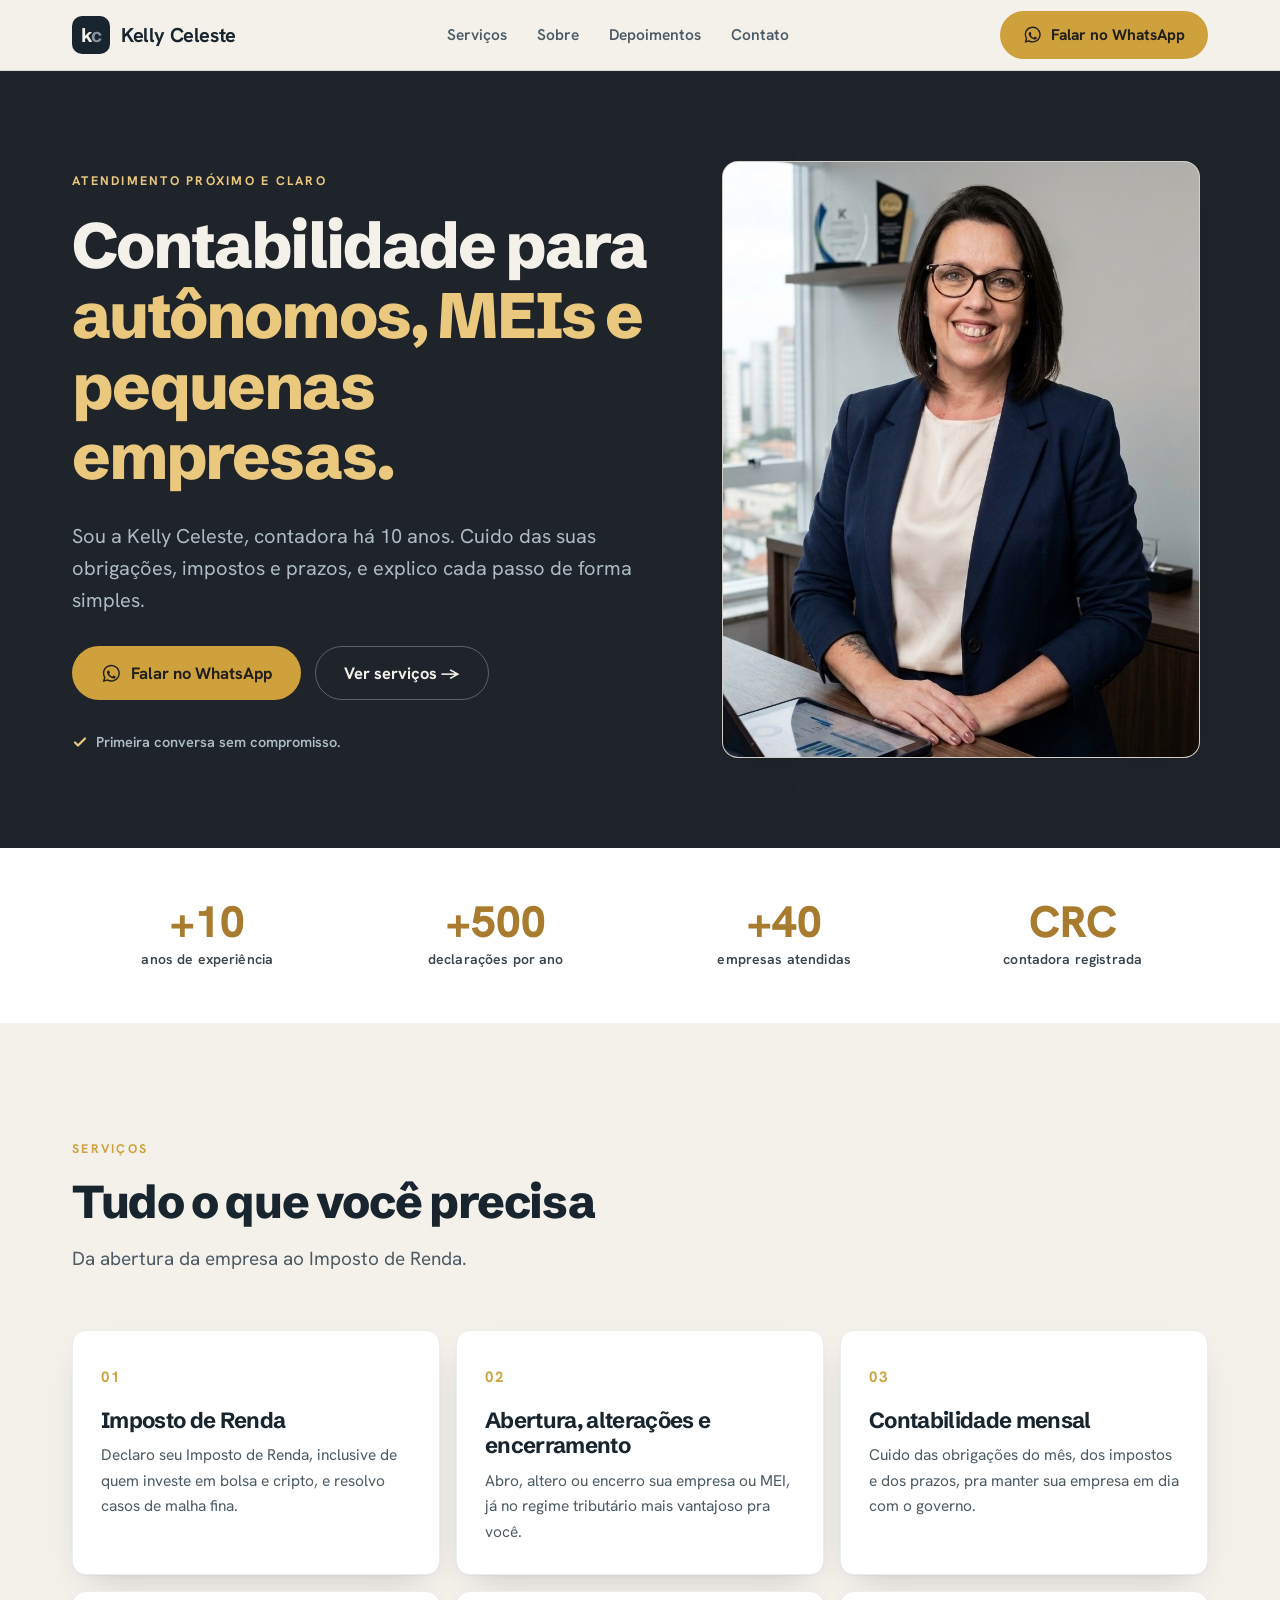
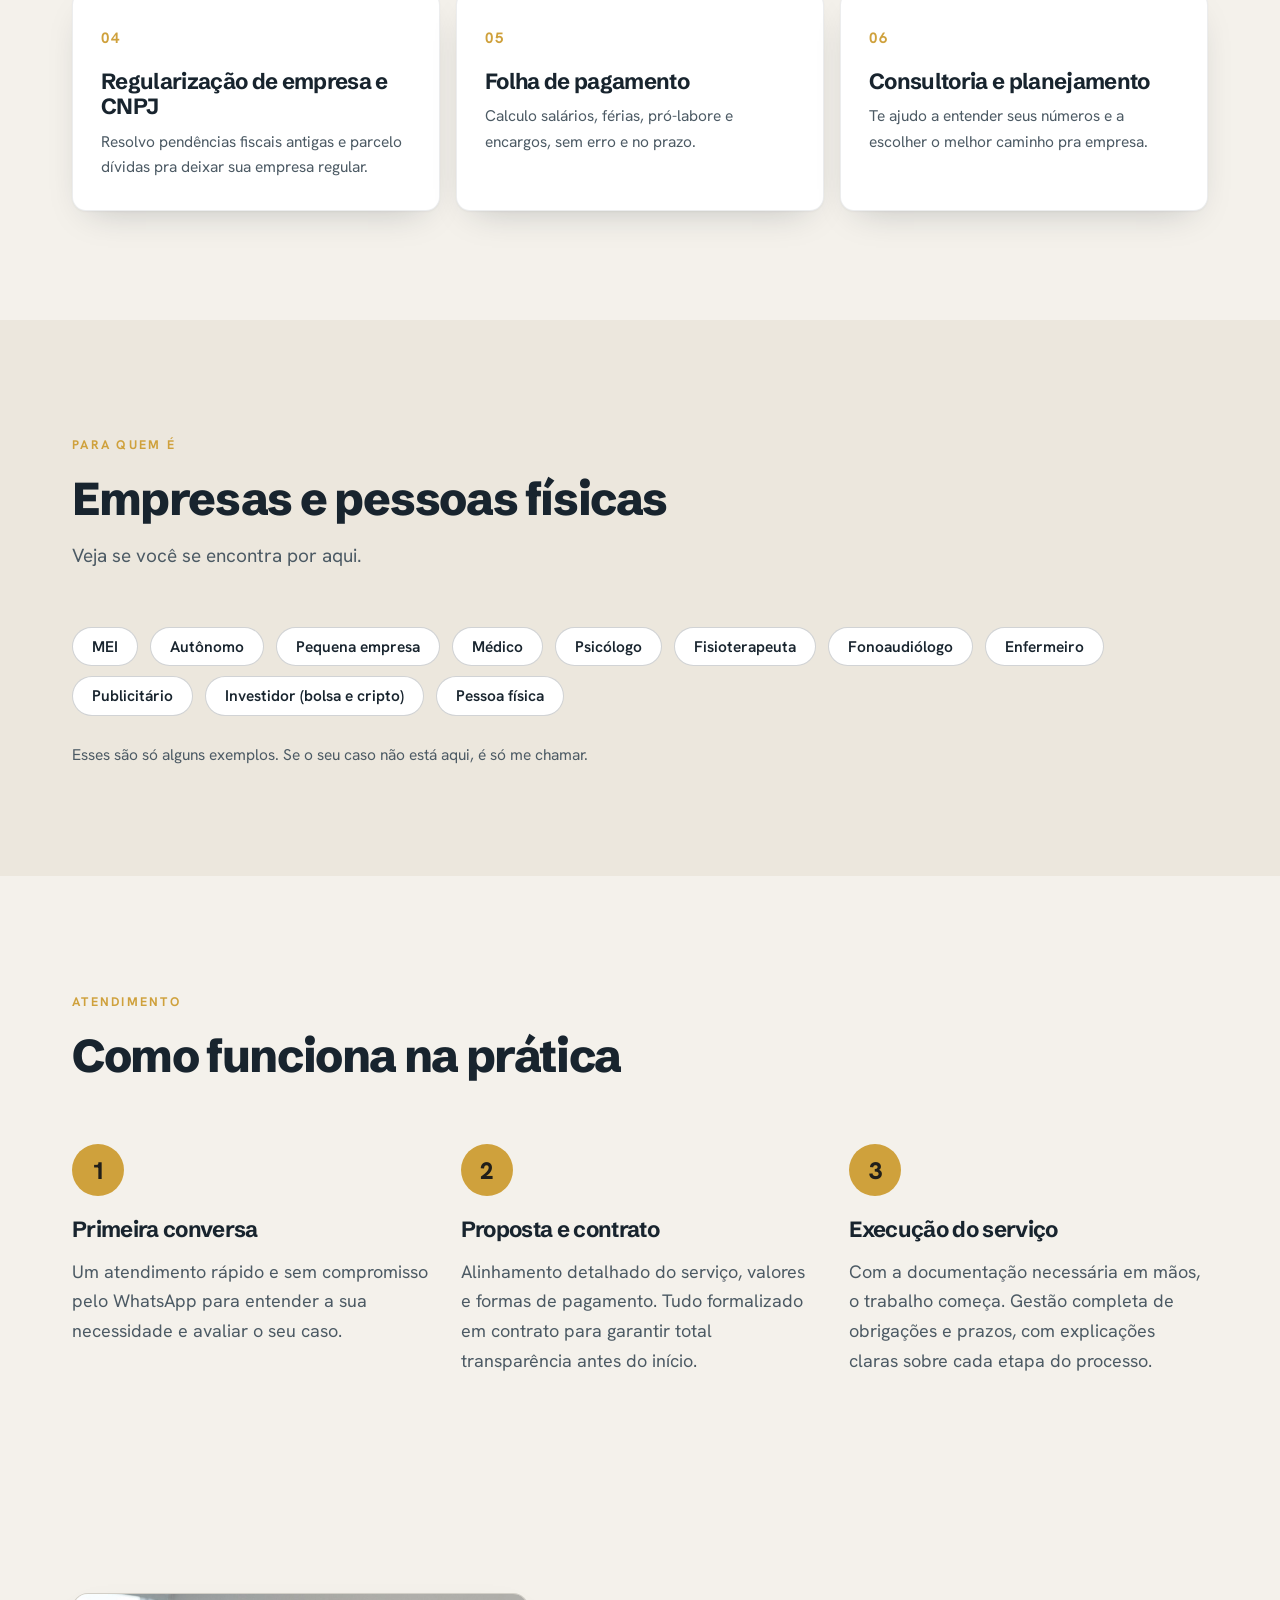
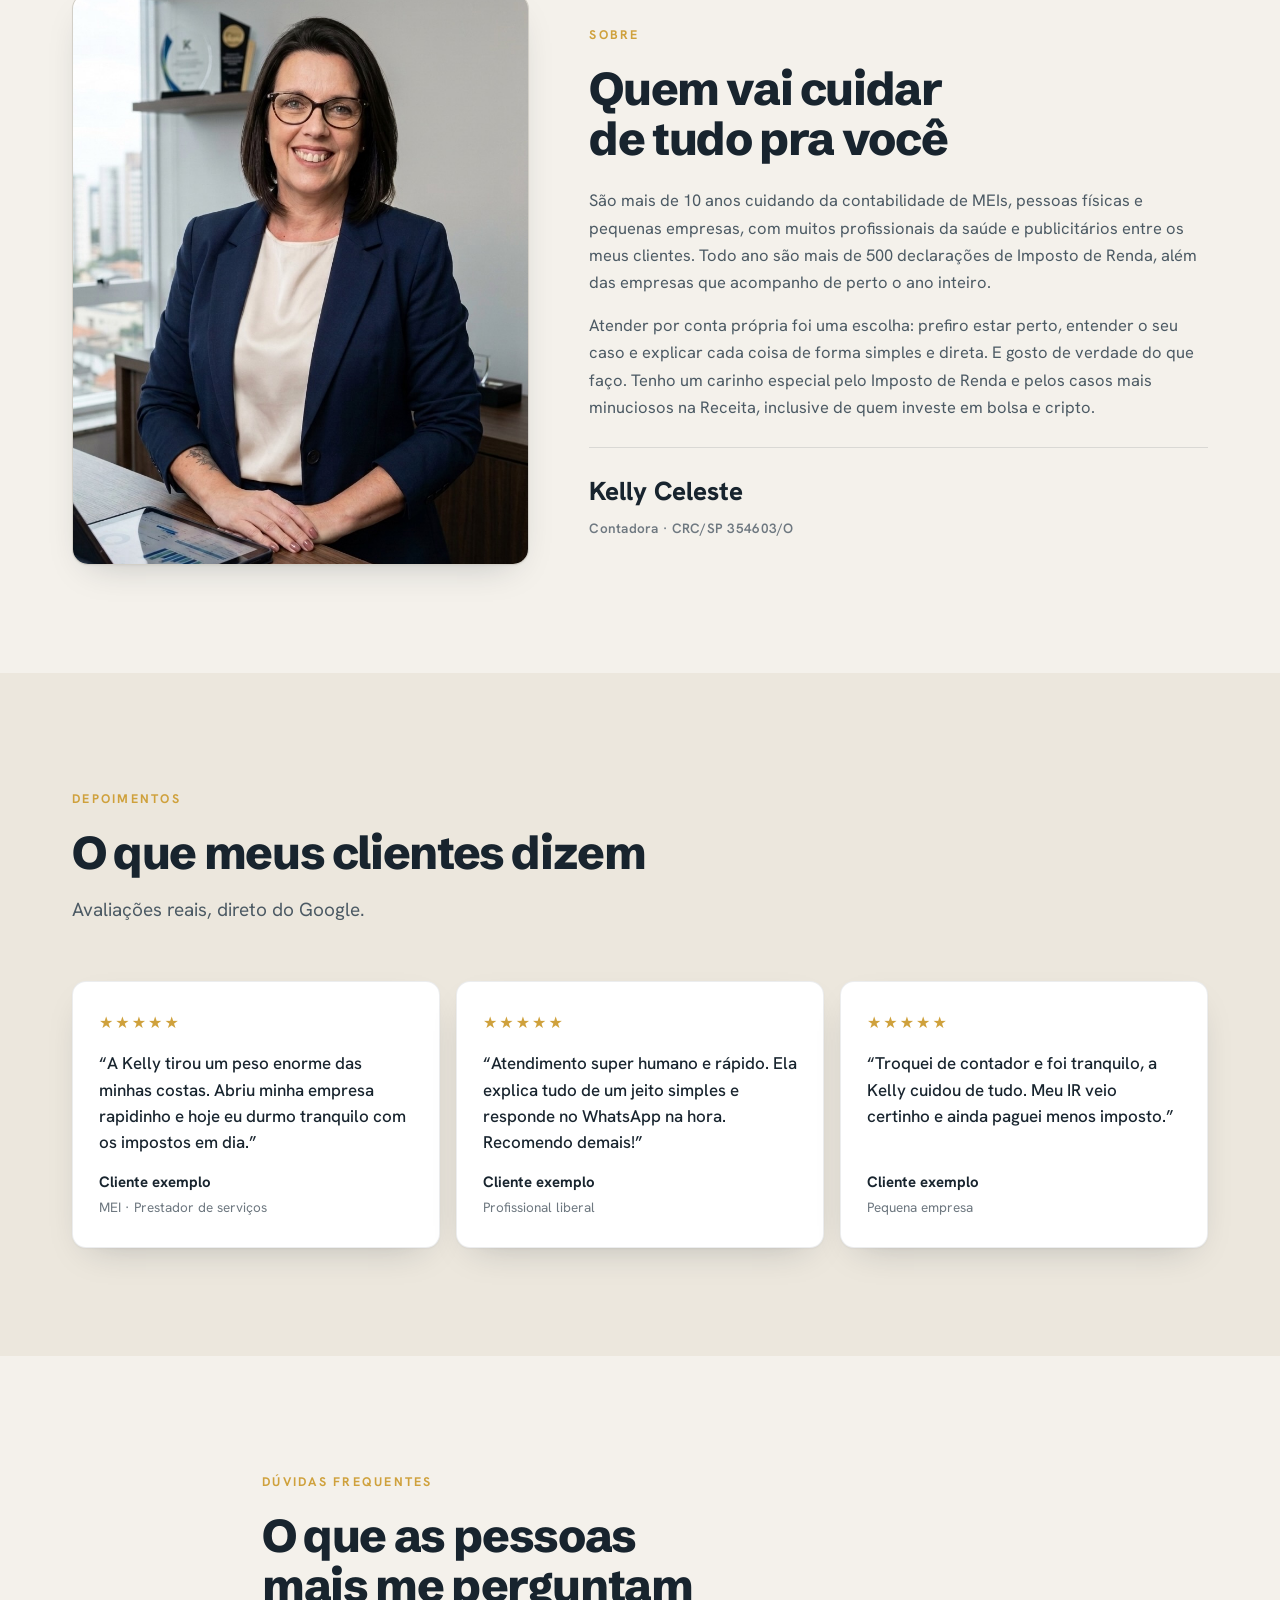
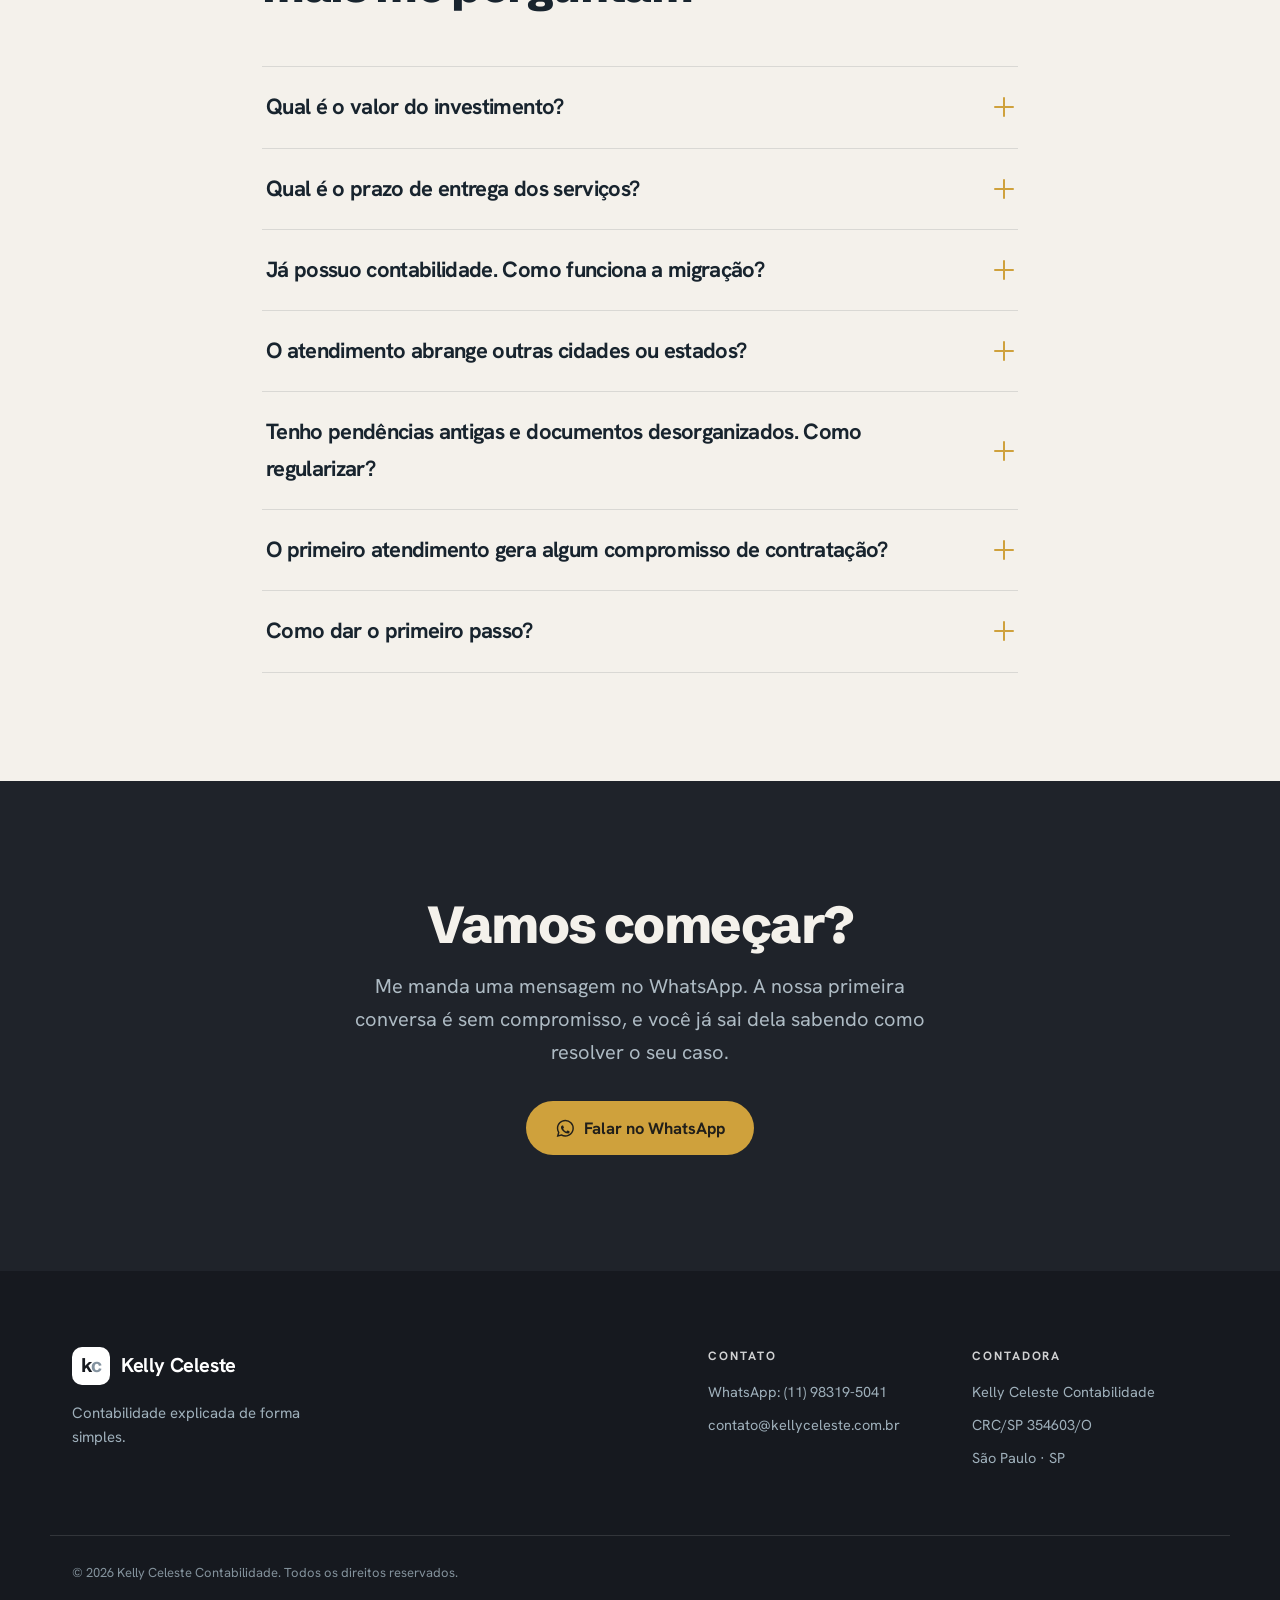
==== commit 0fa709bd: "Reescreve perguntas da FAQ e adiciona 'Como dar o primeiro passo?' Co-Authored-By: Claude Opus 4.8 (" ====
--- a/index.html
+++ b/index.html
@@ -304,28 +304,32 @@
       </div>
       <div class="faq-list">
         <details class="faq-item">
-          <summary class="faq-q">Quanto custa?<span class="faq-ico"></span></summary>
-          <div class="faq-a"><p>O valor depende do que você precisa. Pra cuidar da contabilidade de uma empresa, trabalho com uma mensalidade. Serviços pontuais, como Imposto de Renda, abertura, encerramento ou regularização, são cobrados por serviço. Me chama no WhatsApp que eu monto um orçamento pro seu caso.</p></div>
-        </details>
-        <details class="faq-item">
-          <summary class="faq-q">Quanto tempo leva cada serviço?<span class="faq-ico"></span></summary>
-          <div class="faq-a"><p>Depende: uma declaração de Imposto de Renda, uma abertura de empresa e uma regularização têm prazos bem diferentes. Na primeira conversa eu já te digo o prazo certinho do seu caso. Em época de Imposto de Renda, quanto antes a gente começar, melhor.</p></div>
-        </details>
-        <details class="faq-item">
-          <summary class="faq-q">Já tenho contador. Dá pra trocar pra você?<span class="faq-ico"></span></summary>
-          <div class="faq-a"><p>Dá, e é mais tranquilo do que parece. Você formaliza por escrito o encerramento com o contador atual e eu te oriento em cada passo da troca, pra você não ficar desassistido em nenhum momento.</p></div>
-        </details>
-        <details class="faq-item">
-          <summary class="faq-q">Você atende fora de São Paulo?<span class="faq-ico"></span></summary>
-          <div class="faq-a"><p>Atendo. O que importa é a gente conseguir conversar e organizar os seus documentos, e isso a gente resolve de onde você estiver.</p></div>
-        </details>
-        <details class="faq-item">
-          <summary class="faq-q">Estou atrasado, com tudo bagunçado. Ainda dá pra resolver?<span class="faq-ico"></span></summary>
-          <div class="faq-a"><p>Dá, e é mais comum do que você imagina. Boa parte do meu trabalho é colocar em ordem o que ficou pra trás: pendências antigas, malha fina, empresa irregular. Quanto antes a gente começar, mais fácil.</p></div>
-        </details>
-        <details class="faq-item">
-          <summary class="faq-q">Se eu te chamar, já preciso fechar?<span class="faq-ico"></span></summary>
-          <div class="faq-a"><p>Não. A nossa primeira conversa é sem compromisso: você me conta seu caso, eu te explico como posso ajudar, e aí você decide com calma, sem pressão.</p></div>
+          <summary class="faq-q">Qual é o valor do investimento?<span class="faq-ico"></span></summary>
+          <div class="faq-a"><p>O orçamento é personalizado de acordo com a sua necessidade. A contabilidade mensal de empresas funciona por meio de um valor fixo. Já os serviços específicos, como Imposto de Renda, abertura, encerramento ou regularização de CNPJ, são cobrados por projeto. Envie uma mensagem no WhatsApp para solicitar um orçamento detalhado.</p></div>
+        </details>
+        <details class="faq-item">
+          <summary class="faq-q">Qual é o prazo de entrega dos serviços?<span class="faq-ico"></span></summary>
+          <div class="faq-a"><p>O tempo de execução depende da complexidade da demanda, já que serviços como Imposto de Renda, abertura de empresas e regularizações possuem prazos distintos. Durante o primeiro contato, será informado o cronograma exato para a sua necessidade. Vale destacar que, para a declaração de Imposto de Renda, recomenda-se a maior antecedência possível.</p></div>
+        </details>
+        <details class="faq-item">
+          <summary class="faq-q">Já possuo contabilidade. Como funciona a migração?<span class="faq-ico"></span></summary>
+          <div class="faq-a"><p>A troca de contador é um processo simples e seguro. Basta formalizar o encerramento do contrato com o profissional atual por escrito. A partir daí, há um acompanhamento completo de cada etapa da transição, garantindo que a sua empresa não fique sem suporte em nenhum momento.</p></div>
+        </details>
+        <details class="faq-item">
+          <summary class="faq-q">O atendimento abrange outras cidades ou estados?<span class="faq-ico"></span></summary>
+          <div class="faq-a"><p>Sim. Com o formato de contabilidade digital, toda a comunicação e o envio de documentos são realizados de forma totalmente online. Dessa forma, a sua empresa recebe todo o suporte necessário com agilidade e segurança, independentemente da sua localização.</p></div>
+        </details>
+        <details class="faq-item">
+          <summary class="faq-q">Tenho pendências antigas e documentos desorganizados. Como regularizar?<span class="faq-ico"></span></summary>
+          <div class="faq-a"><p>A regularização é perfeitamente possível. Uma etapa importante dos serviços contábeis envolve justamente organizar históricos pendentes, solucionar casos de malha fina e regularizar o seu CNPJ. O essencial é iniciar a adequação o quanto antes para evitar o acúmulo de multas ou complicações futuras.</p></div>
+        </details>
+        <details class="faq-item">
+          <summary class="faq-q">O primeiro atendimento gera algum compromisso de contratação?<span class="faq-ico"></span></summary>
+          <div class="faq-a"><p>Não. O contato inicial é feito sem nenhum compromisso. É o momento ideal para entender a sua necessidade e apresentar como o meu trabalho pode ajudar. A partir daí, você tem total liberdade para avaliar a proposta com calma e tomar a sua decisão.</p></div>
+        </details>
+        <details class="faq-item">
+          <summary class="faq-q">Como dar o primeiro passo?<span class="faq-ico"></span></summary>
+          <div class="faq-a"><p>Entre em contato pelo WhatsApp. O nosso primeiro atendimento é sem compromisso e focado em entender a sua necessidade. Ao final da conversa, você terá clareza e um direcionamento exato de como solucionar a sua demanda.</p></div>
         </details>
       </div>
     </div>
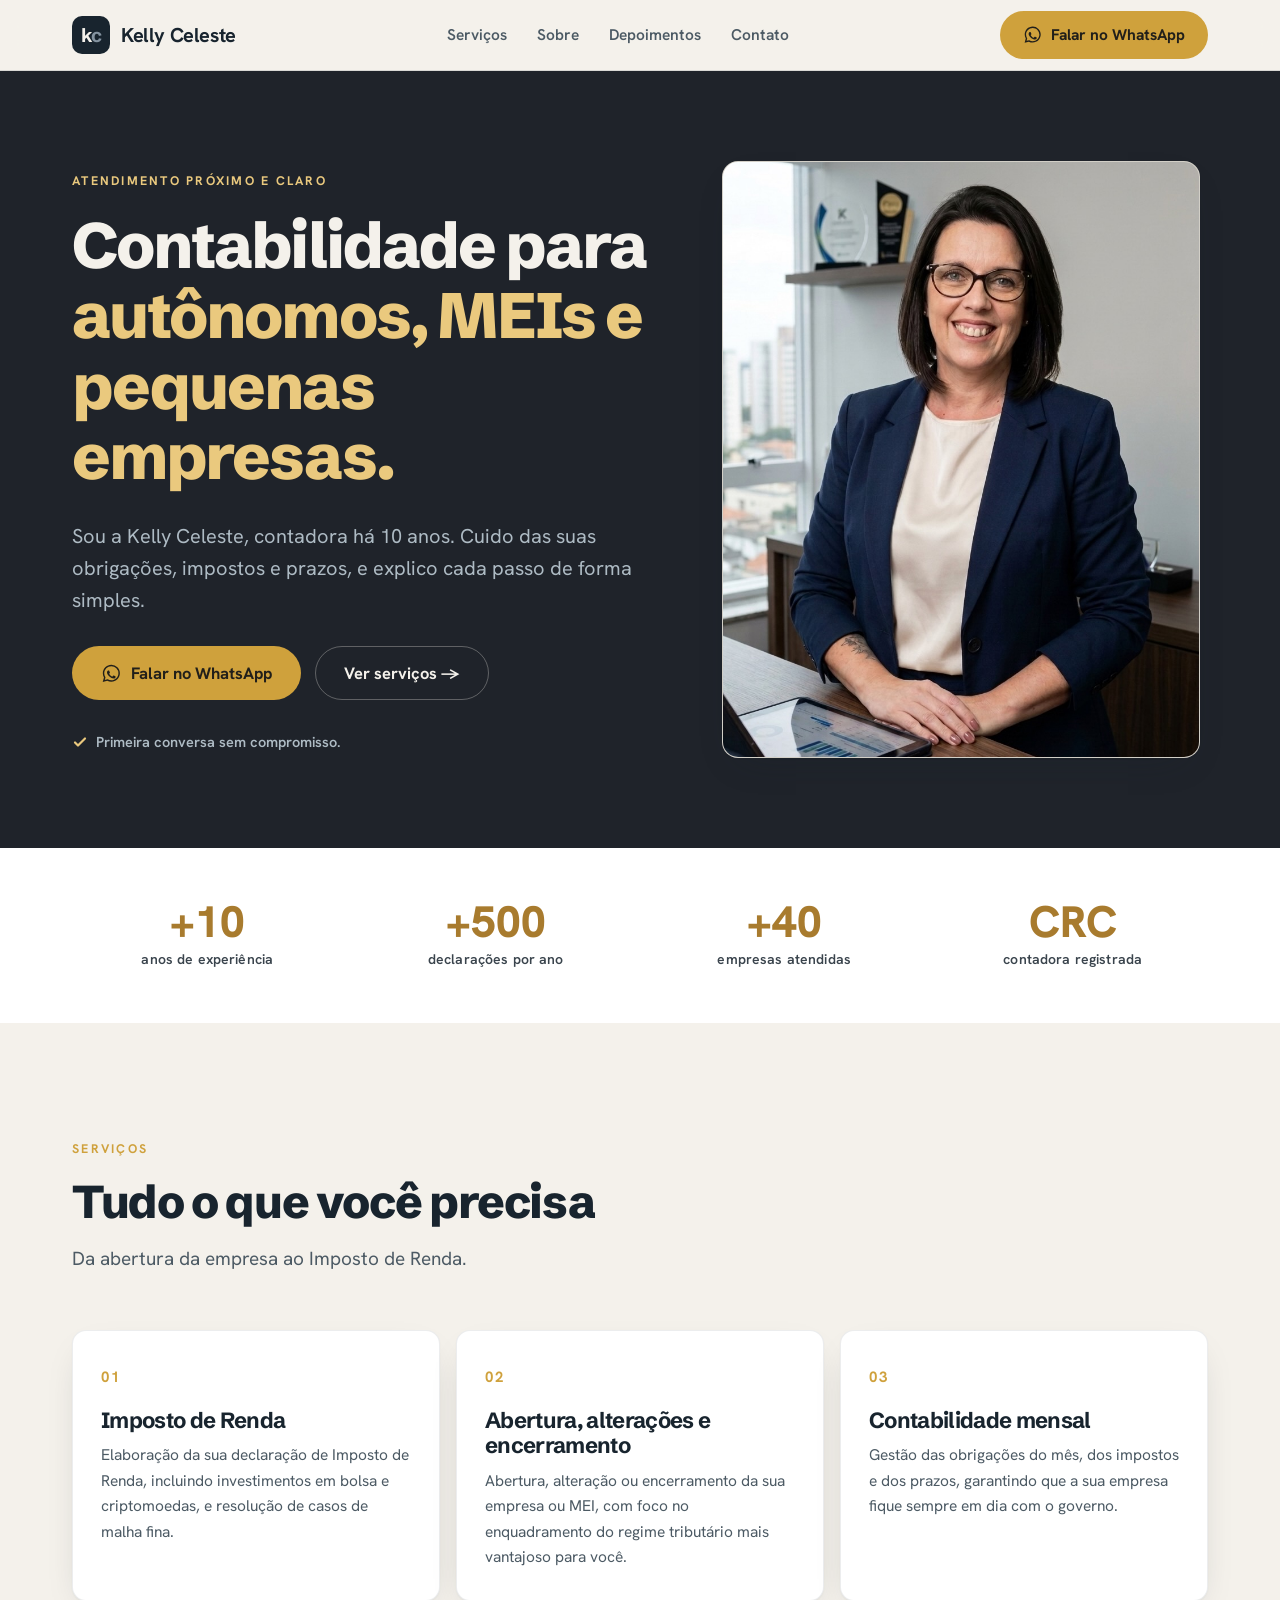
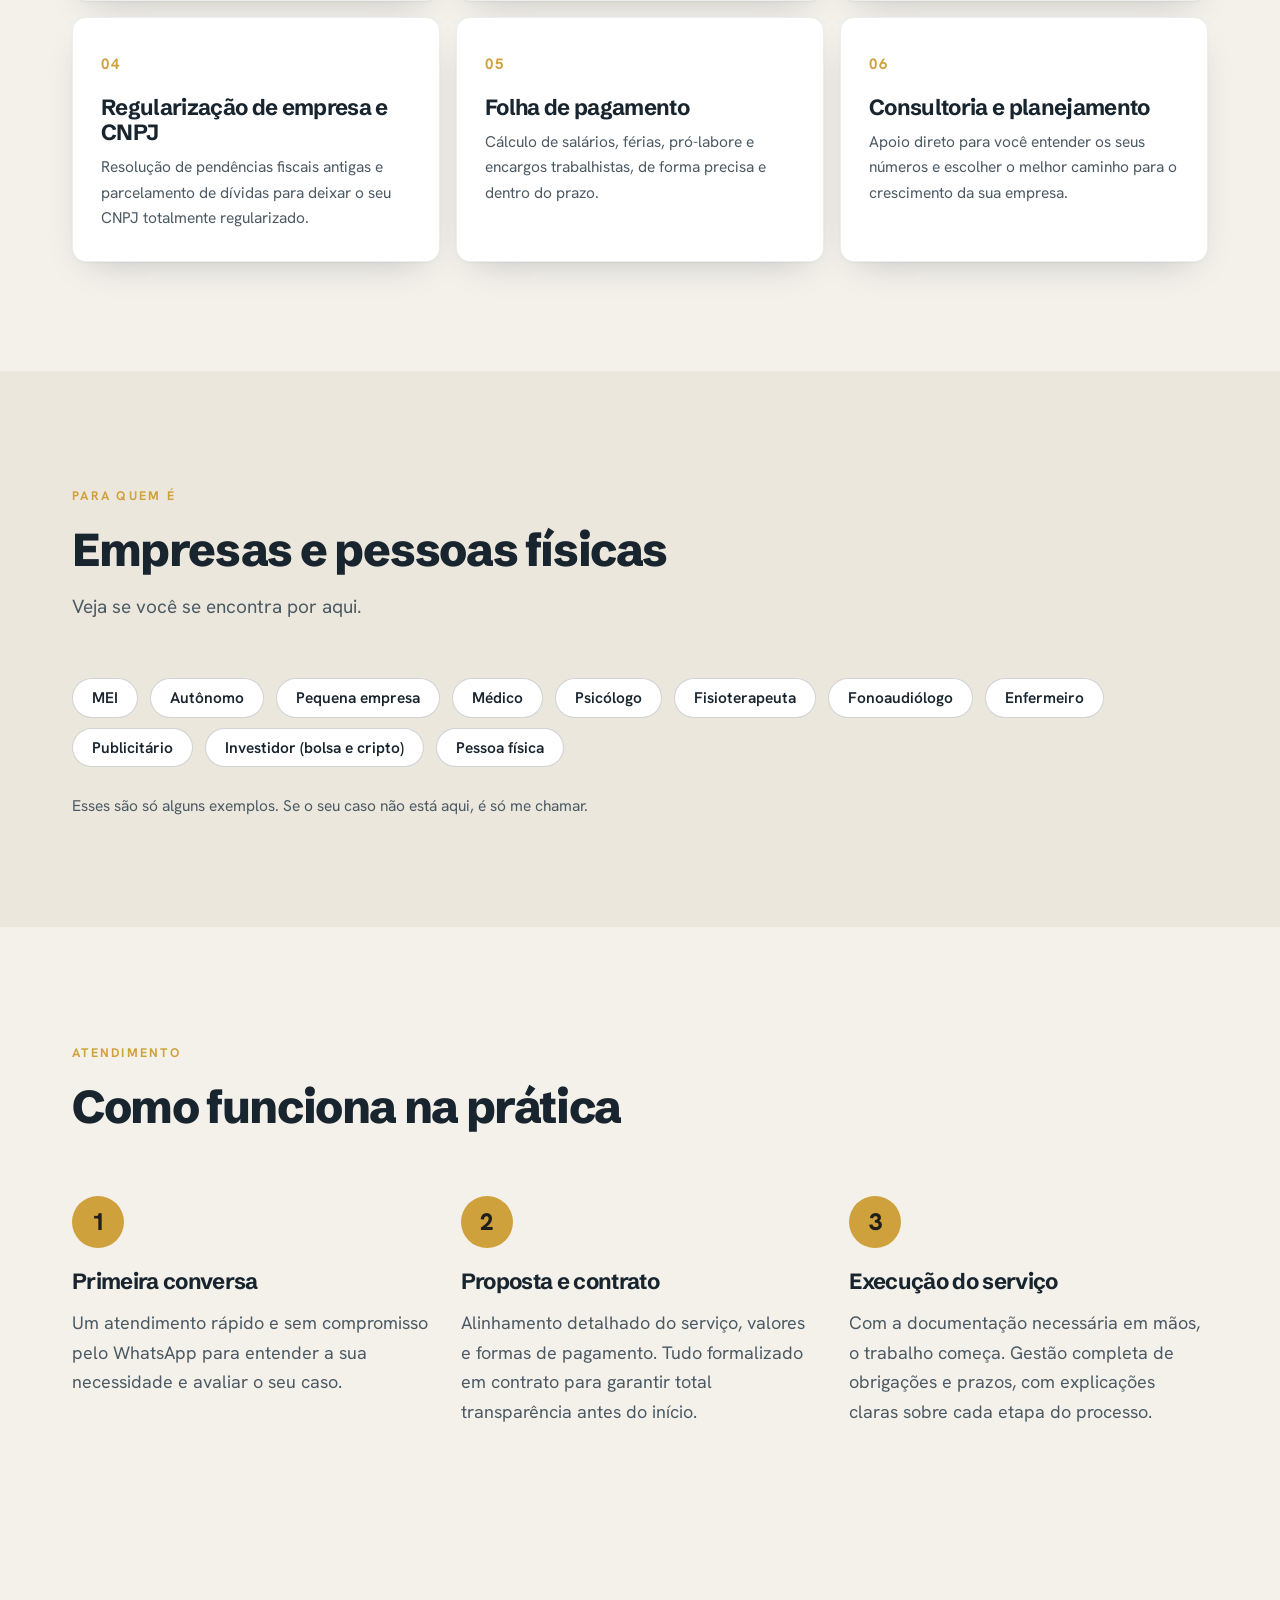
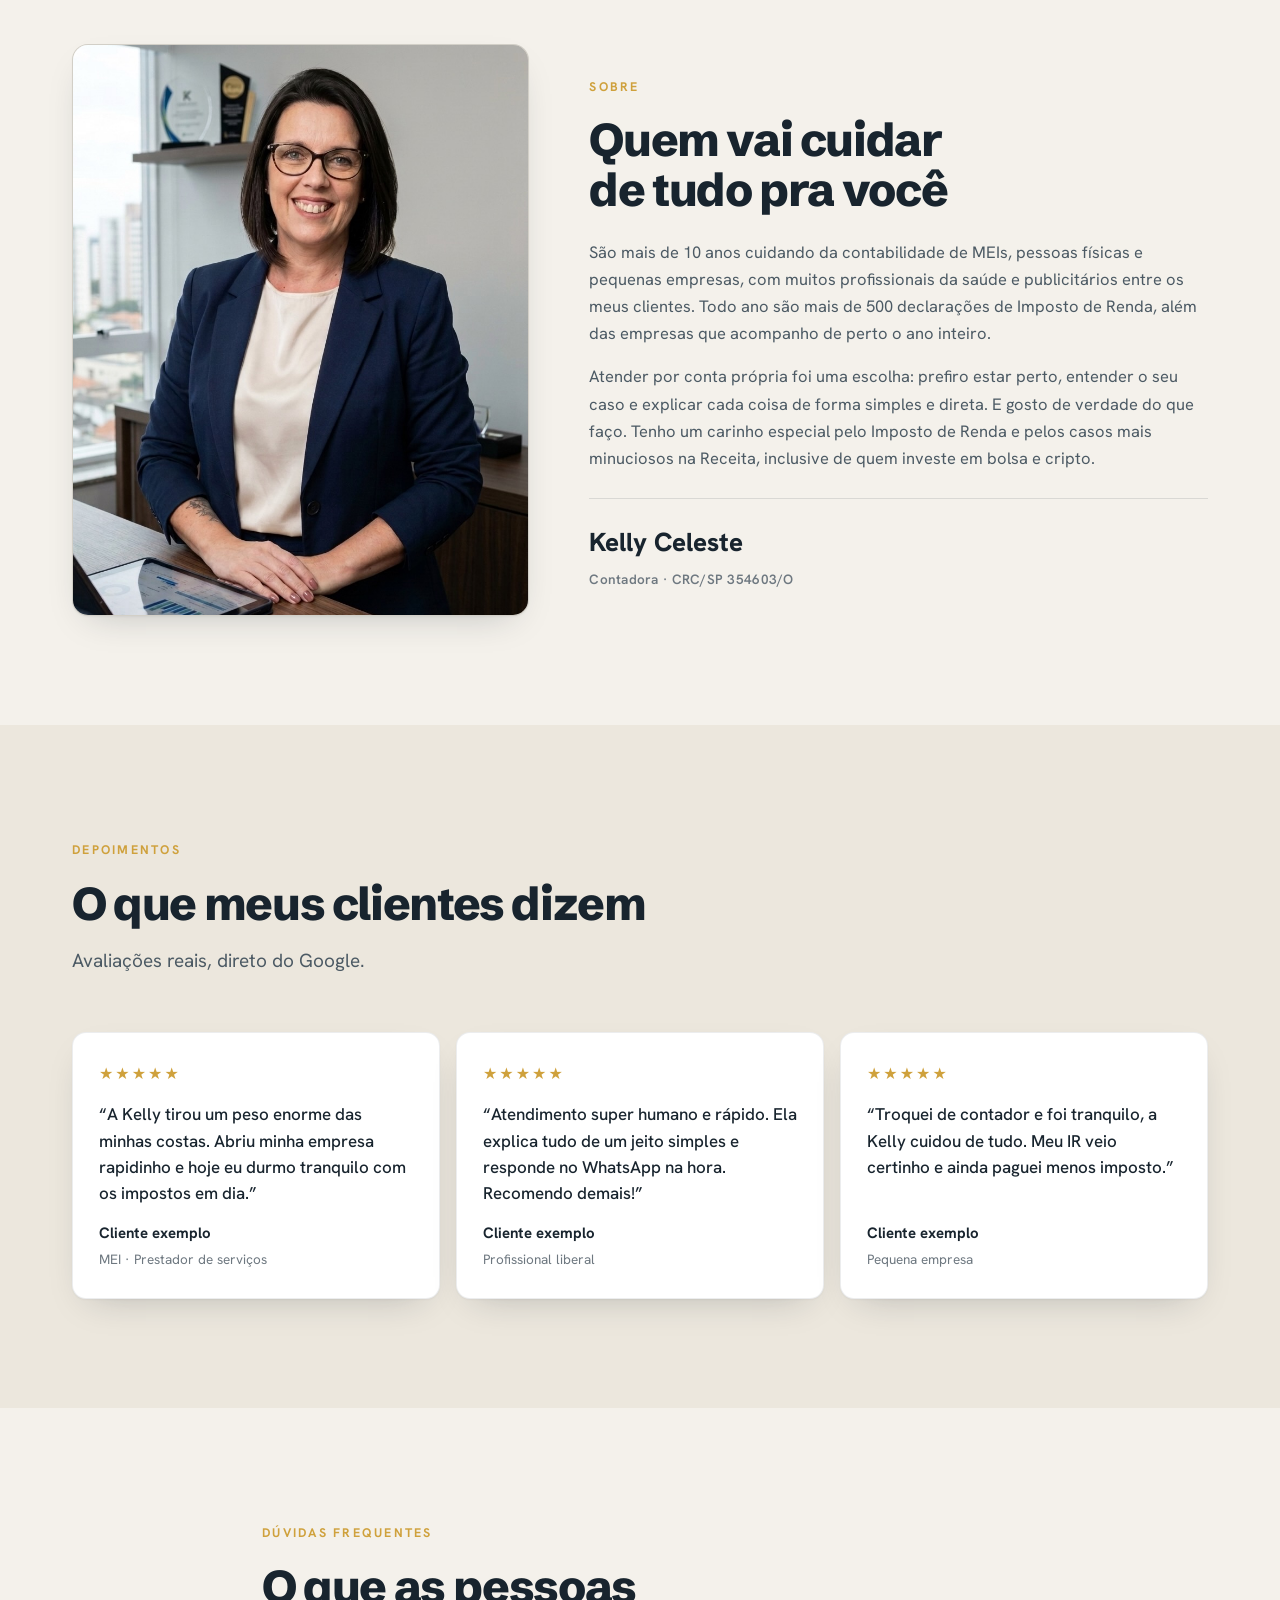
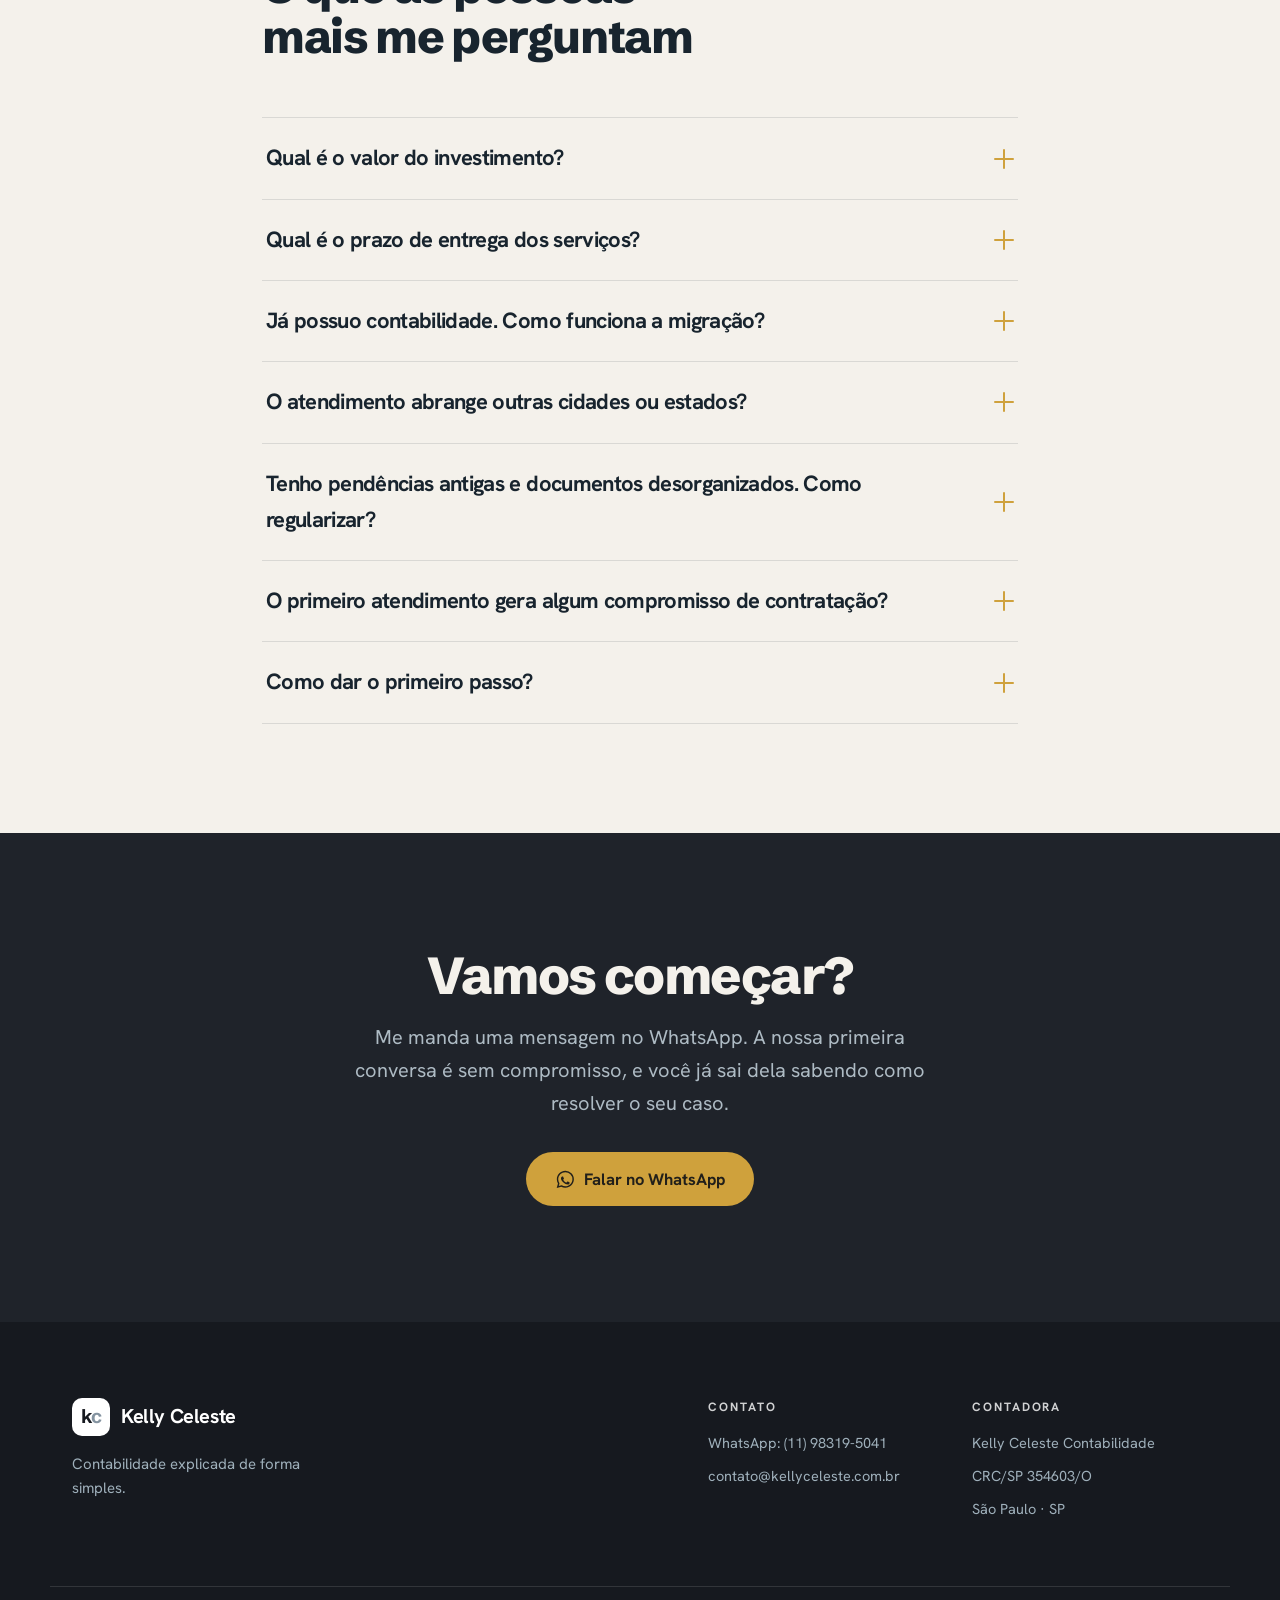
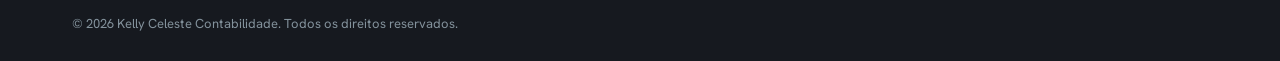
==== commit 4b0fed0b: "Atualiza textos dos 6 cards da seção Serviços Co-Authored-By: Claude Opus 4.8 (1M context) <noreply@" ====
--- a/index.html
+++ b/index.html
@@ -163,32 +163,32 @@
         <article class="service-card">
           <span class="svc-num">01</span>
           <h3>Imposto de Renda</h3>
-          <p>Declaro seu Imposto de Renda, inclusive de quem investe em bolsa e cripto, e resolvo casos de malha fina.</p>
+          <p>Elaboração da sua declaração de Imposto de Renda, incluindo investimentos em bolsa e criptomoedas, e resolução de casos de malha fina.</p>
         </article>
         <article class="service-card">
           <span class="svc-num">02</span>
           <h3>Abertura, alterações e encerramento</h3>
-          <p>Abro, altero ou encerro sua empresa ou MEI, já no regime tributário mais vantajoso pra você.</p>
+          <p>Abertura, alteração ou encerramento da sua empresa ou MEI, com foco no enquadramento do regime tributário mais vantajoso para você.</p>
         </article>
         <article class="service-card">
           <span class="svc-num">03</span>
           <h3>Contabilidade mensal</h3>
-          <p>Cuido das obrigações do mês, dos impostos e dos prazos, pra manter sua empresa em dia com o governo.</p>
+          <p>Gestão das obrigações do mês, dos impostos e dos prazos, garantindo que a sua empresa fique sempre em dia com o governo.</p>
         </article>
         <article class="service-card">
           <span class="svc-num">04</span>
           <h3>Regularização de empresa e CNPJ</h3>
-          <p>Resolvo pendências fiscais antigas e parcelo dívidas pra deixar sua empresa regular.</p>
+          <p>Resolução de pendências fiscais antigas e parcelamento de dívidas para deixar o seu CNPJ totalmente regularizado.</p>
         </article>
         <article class="service-card">
           <span class="svc-num">05</span>
           <h3>Folha de pagamento</h3>
-          <p>Calculo salários, férias, pró-labore e encargos, sem erro e no prazo.</p>
+          <p>Cálculo de salários, férias, pró-labore e encargos trabalhistas, de forma precisa e dentro do prazo.</p>
         </article>
         <article class="service-card">
           <span class="svc-num">06</span>
           <h3>Consultoria e planejamento</h3>
-          <p>Te ajudo a entender seus números e a escolher o melhor caminho pra empresa.</p>
+          <p>Apoio direto para você entender os seus números e escolher o melhor caminho para o crescimento da sua empresa.</p>
         </article>
       </div>
     </div>
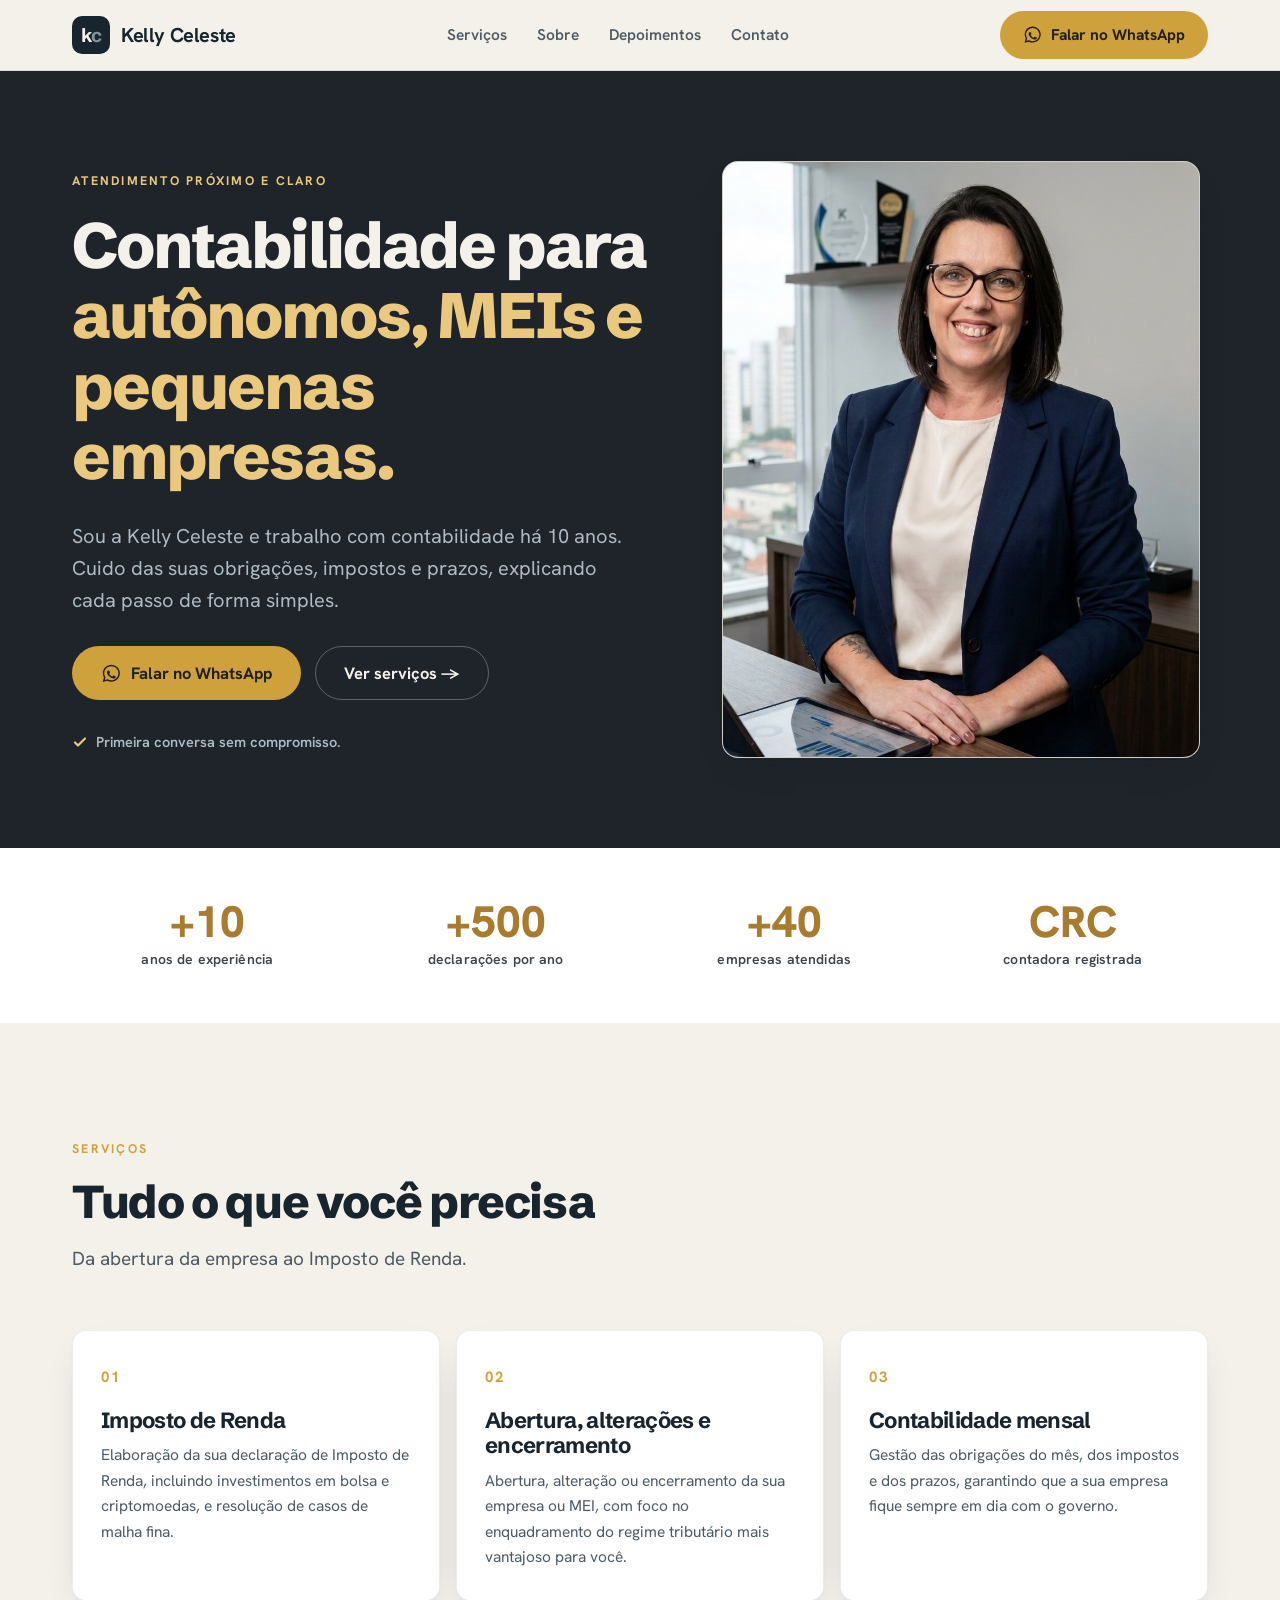
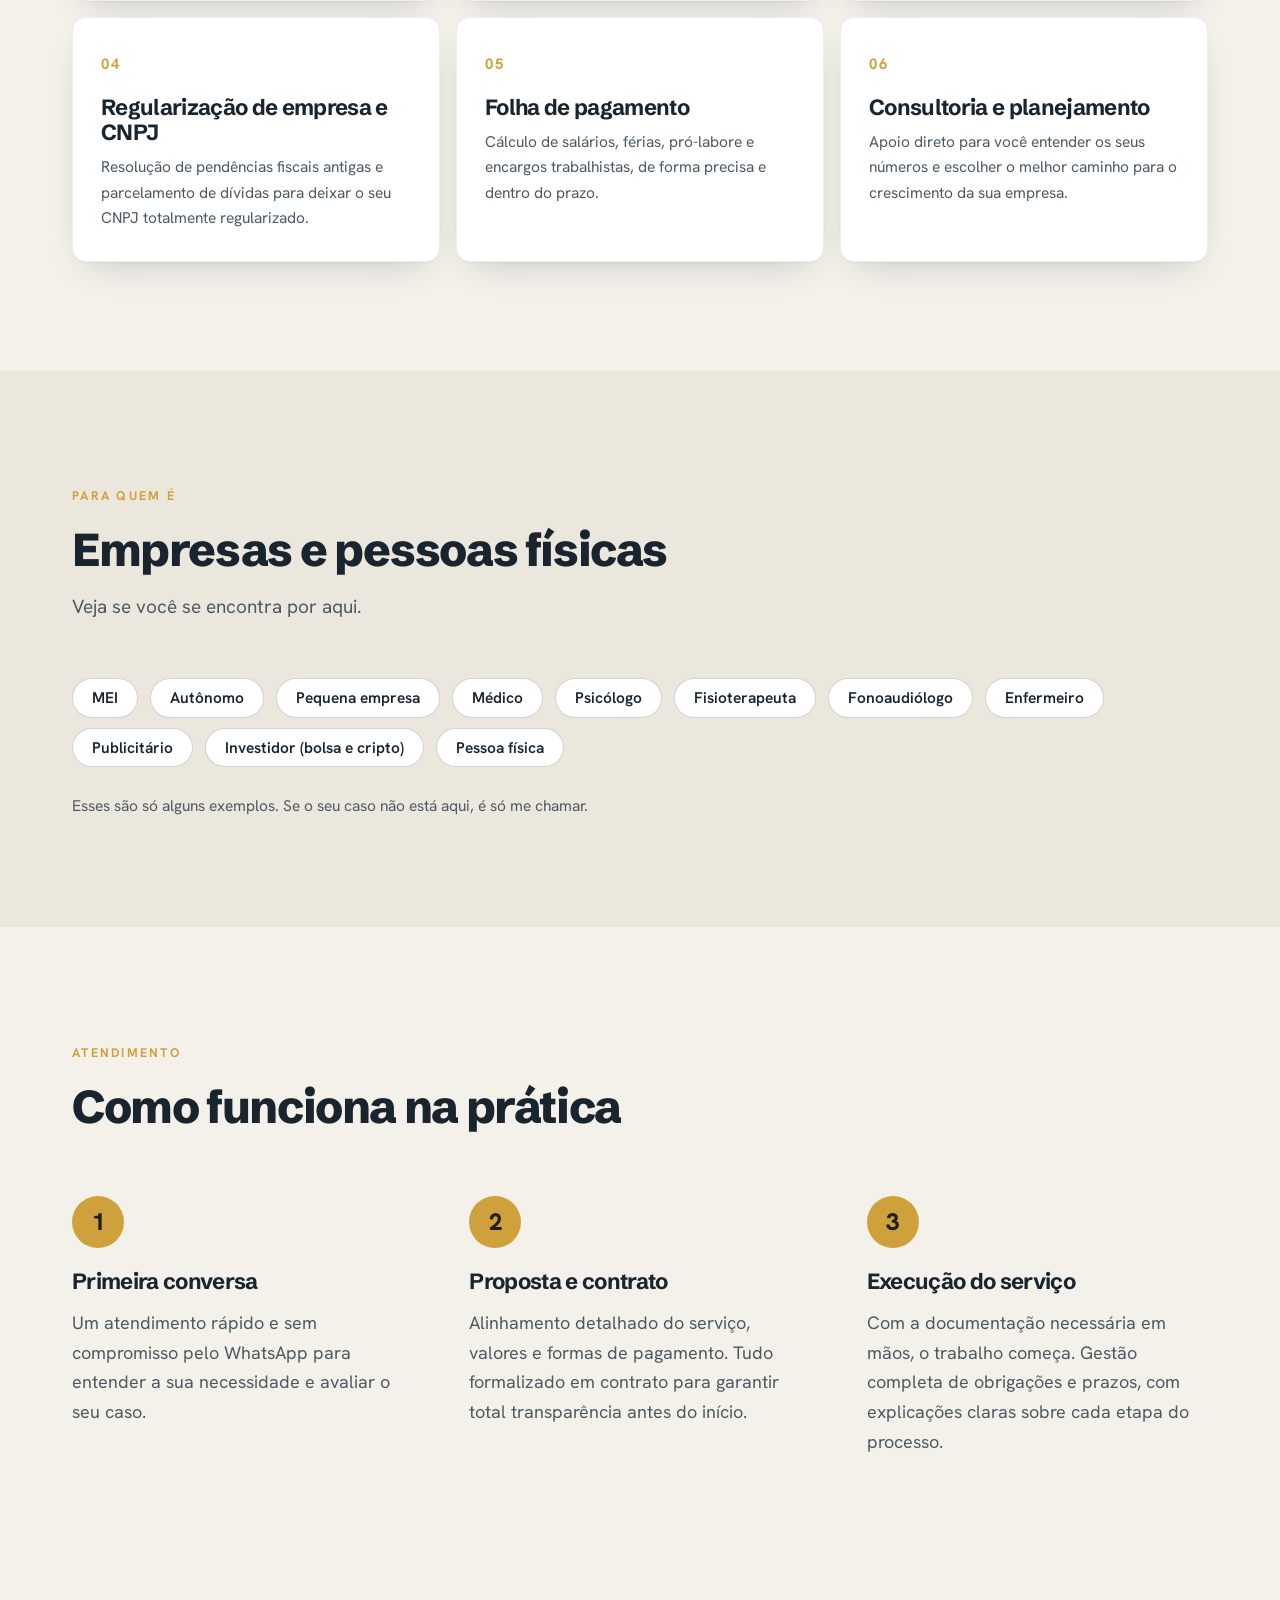
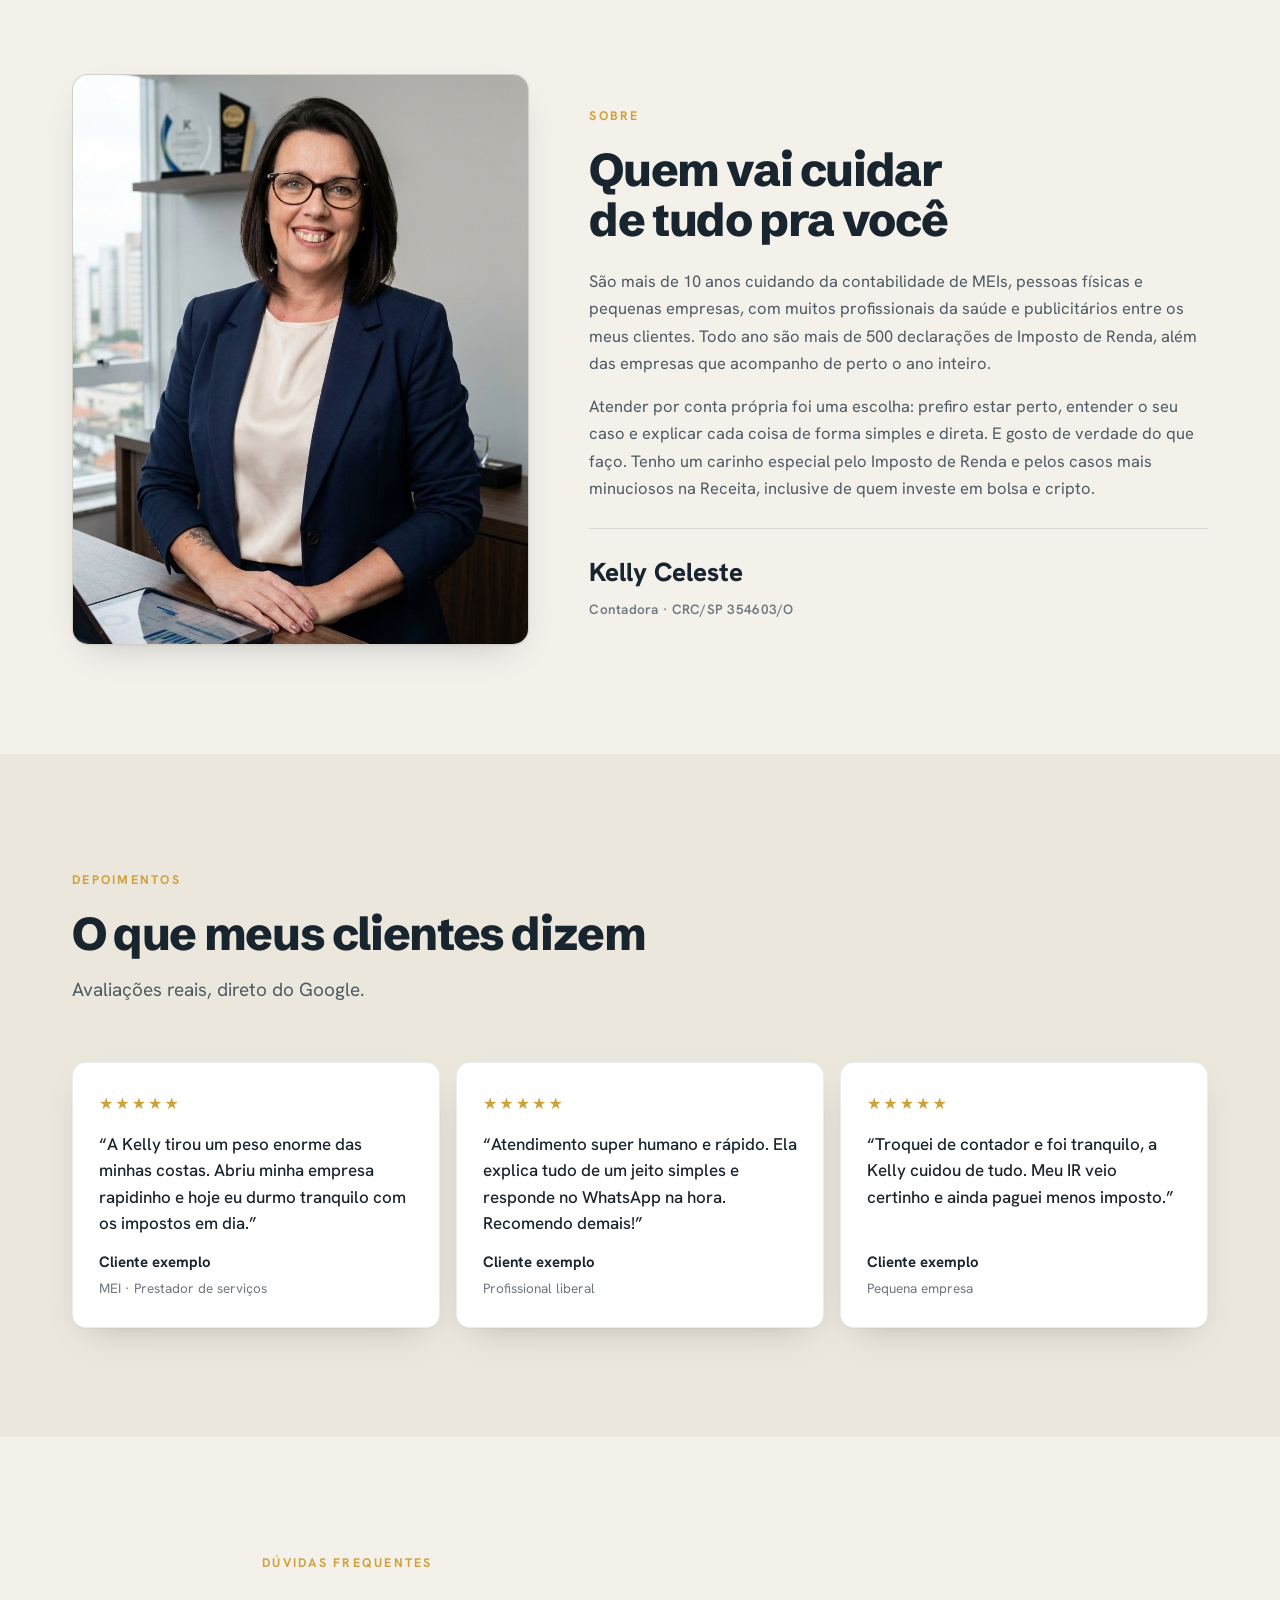
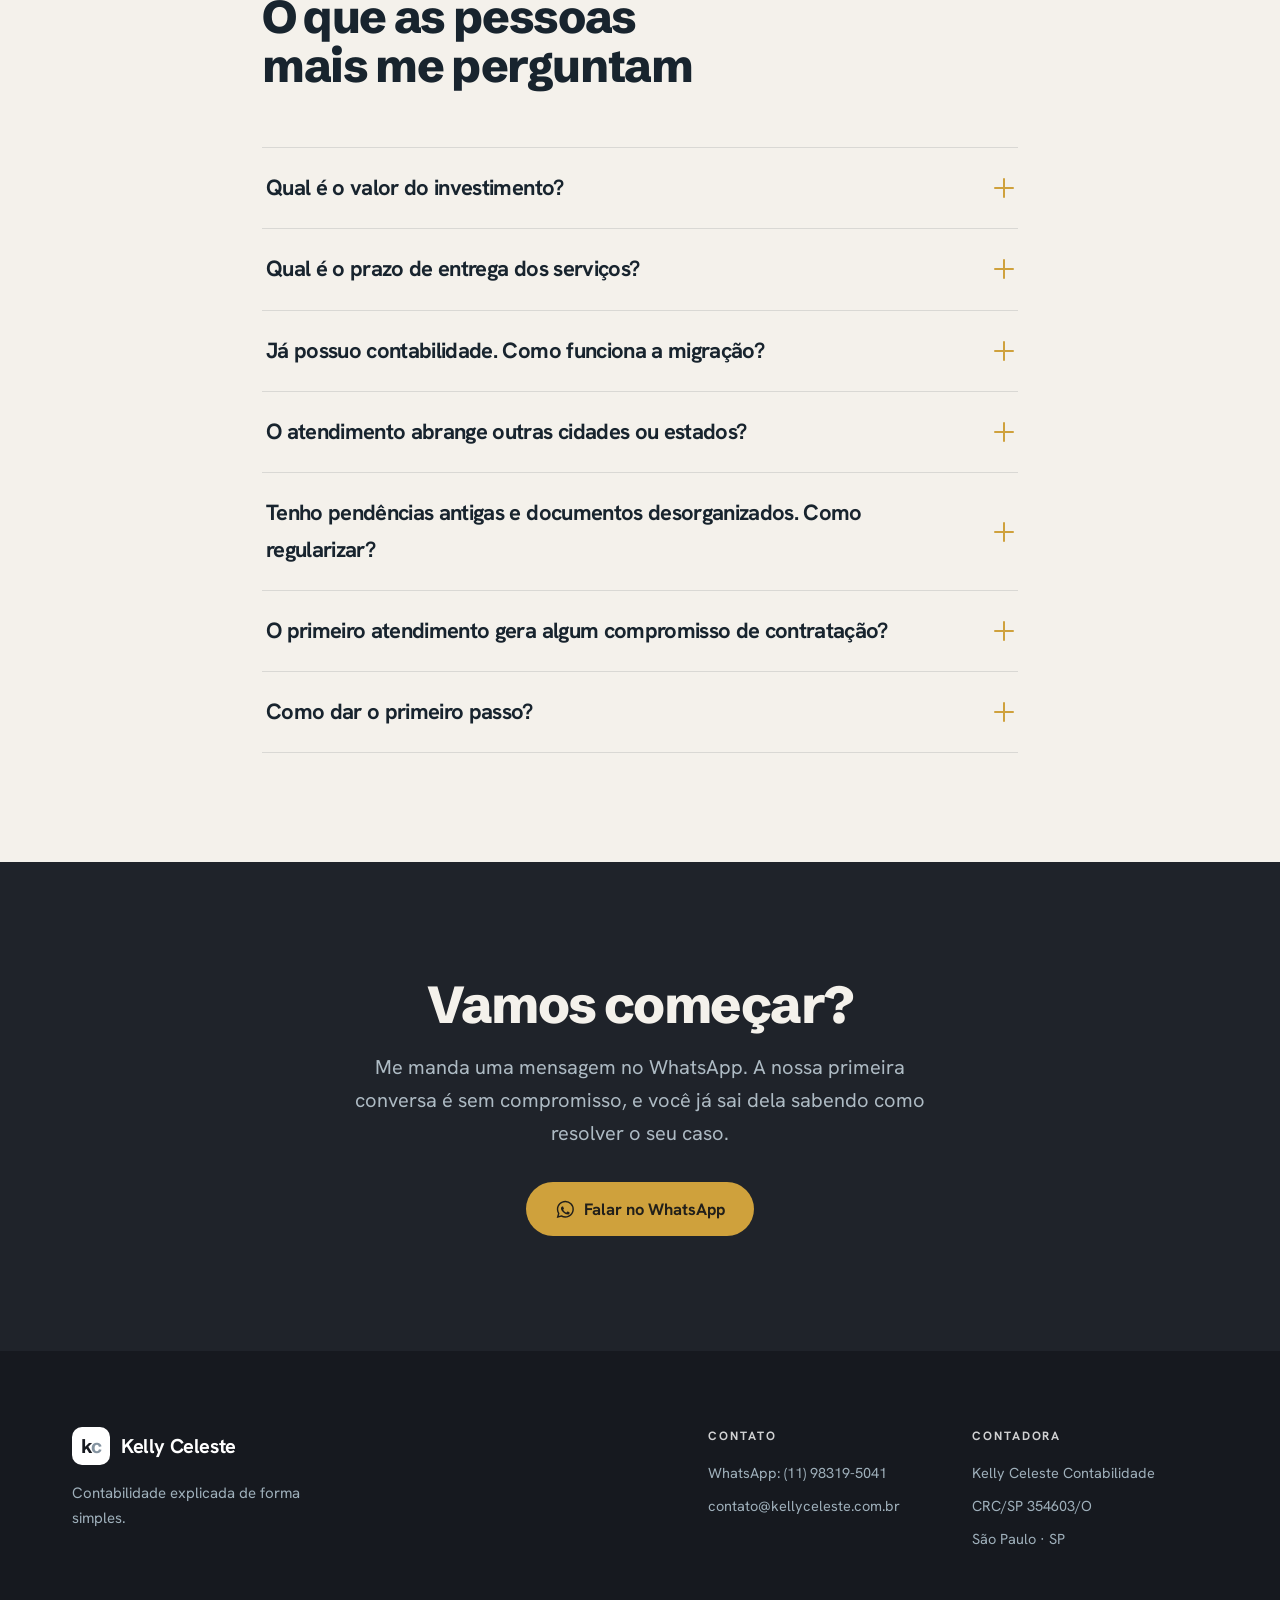
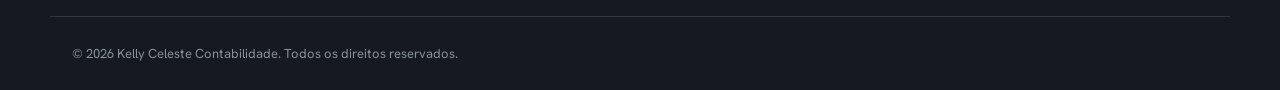
==== commit 8357cf6f: "Atualiza subtítulo do hero e aumenta espaçamento dos passos no desktop Co-Authored-By: Claude Opus 4" ====
--- a/index.html
+++ b/index.html
@@ -121,7 +121,7 @@
       <div class="hero-text">
         <span class="eyebrow">Atendimento próximo e claro</span>
         <h1 class="hero-title">Contabilidade para<br /><em>autônomos, MEIs e pequenas empresas.</em></h1>
-        <p class="hero-sub">Sou a Kelly Celeste, contadora há 10 anos. Cuido das suas obrigações, impostos e prazos, e explico cada passo de forma simples.</p>
+        <p class="hero-sub">Sou a Kelly Celeste e trabalho com contabilidade há 10 anos. Cuido das suas obrigações, impostos e prazos, explicando cada passo de forma simples.</p>
         <div class="hero-actions">
           <a class="btn btn--wa btn--lg" href="https://wa.me/5511983195041?text=Oi%2C+Kelly%21+Encontrei+seu+escrit%C3%B3rio+no+site+e+gostaria+de+mais+informa%C3%A7%C3%B5es." target="_blank" rel="noopener">
             <svg class="ico-wa" viewBox="0 0 24 24" aria-hidden="true"><path d="M12.04 2C6.58 2 2.13 6.45 2.13 11.91c0 1.75.46 3.45 1.32 4.95L2 22l5.25-1.38c1.45.79 3.08 1.21 4.79 1.21h.01c5.46 0 9.91-4.45 9.91-9.91 0-2.65-1.03-5.14-2.9-7.01A9.82 9.82 0 0 0 12.04 2zm0 1.67c2.2 0 4.27.86 5.82 2.42a8.2 8.2 0 0 1 2.41 5.82c0 4.54-3.7 8.24-8.24 8.24-1.48 0-2.93-.4-4.2-1.15l-.3-.18-3.12.82.83-3.04-.2-.31a8.17 8.17 0 0 1-1.26-4.38c0-4.54 3.7-8.24 8.24-8.24zm4.52 11.65c-.25-.13-1.47-.72-1.69-.81-.23-.08-.39-.13-.56.13-.16.25-.64.81-.79.97-.14.17-.29.19-.54.06-.25-.13-1.05-.39-1.99-1.23-.74-.66-1.23-1.47-1.38-1.72-.14-.25-.02-.39.11-.51.11-.11.25-.29.37-.43.13-.14.17-.25.25-.41.08-.17.04-.31-.02-.43-.06-.13-.56-1.35-.77-1.85-.2-.48-.41-.42-.56-.42l-.48-.01c-.17 0-.43.06-.66.31-.23.25-.86.85-.86 2.07 0 1.22.89 2.4 1.01 2.56.12.17 1.75 2.67 4.24 3.74.59.26 1.05.41 1.41.52.59.19 1.13.16 1.56.1.48-.07 1.47-.6 1.68-1.18.21-.58.21-1.07.14-1.18-.06-.11-.22-.17-.47-.3z"/></svg>
--- a/kelly-site.css
+++ b/kelly-site.css
@@ -558,7 +558,7 @@
   .site-header .header-actions .btn--wa { padding: 13px 22px; }
   .services-grid { grid-template-columns: repeat(2, 1fr); }
   .testi-grid { grid-template-columns: repeat(3, 1fr); }
-  .steps { grid-template-columns: repeat(3, 1fr); gap: 30px; }
+  .steps { grid-template-columns: repeat(3, 1fr); gap: 56px; }
   .hero-inner { grid-template-columns: 1.1fr .9fr; }
   .about-inner { grid-template-columns: .85fr 1.15fr; }
   .footer-inner { grid-template-columns: 1.2fr 1fr; align-items: start; }
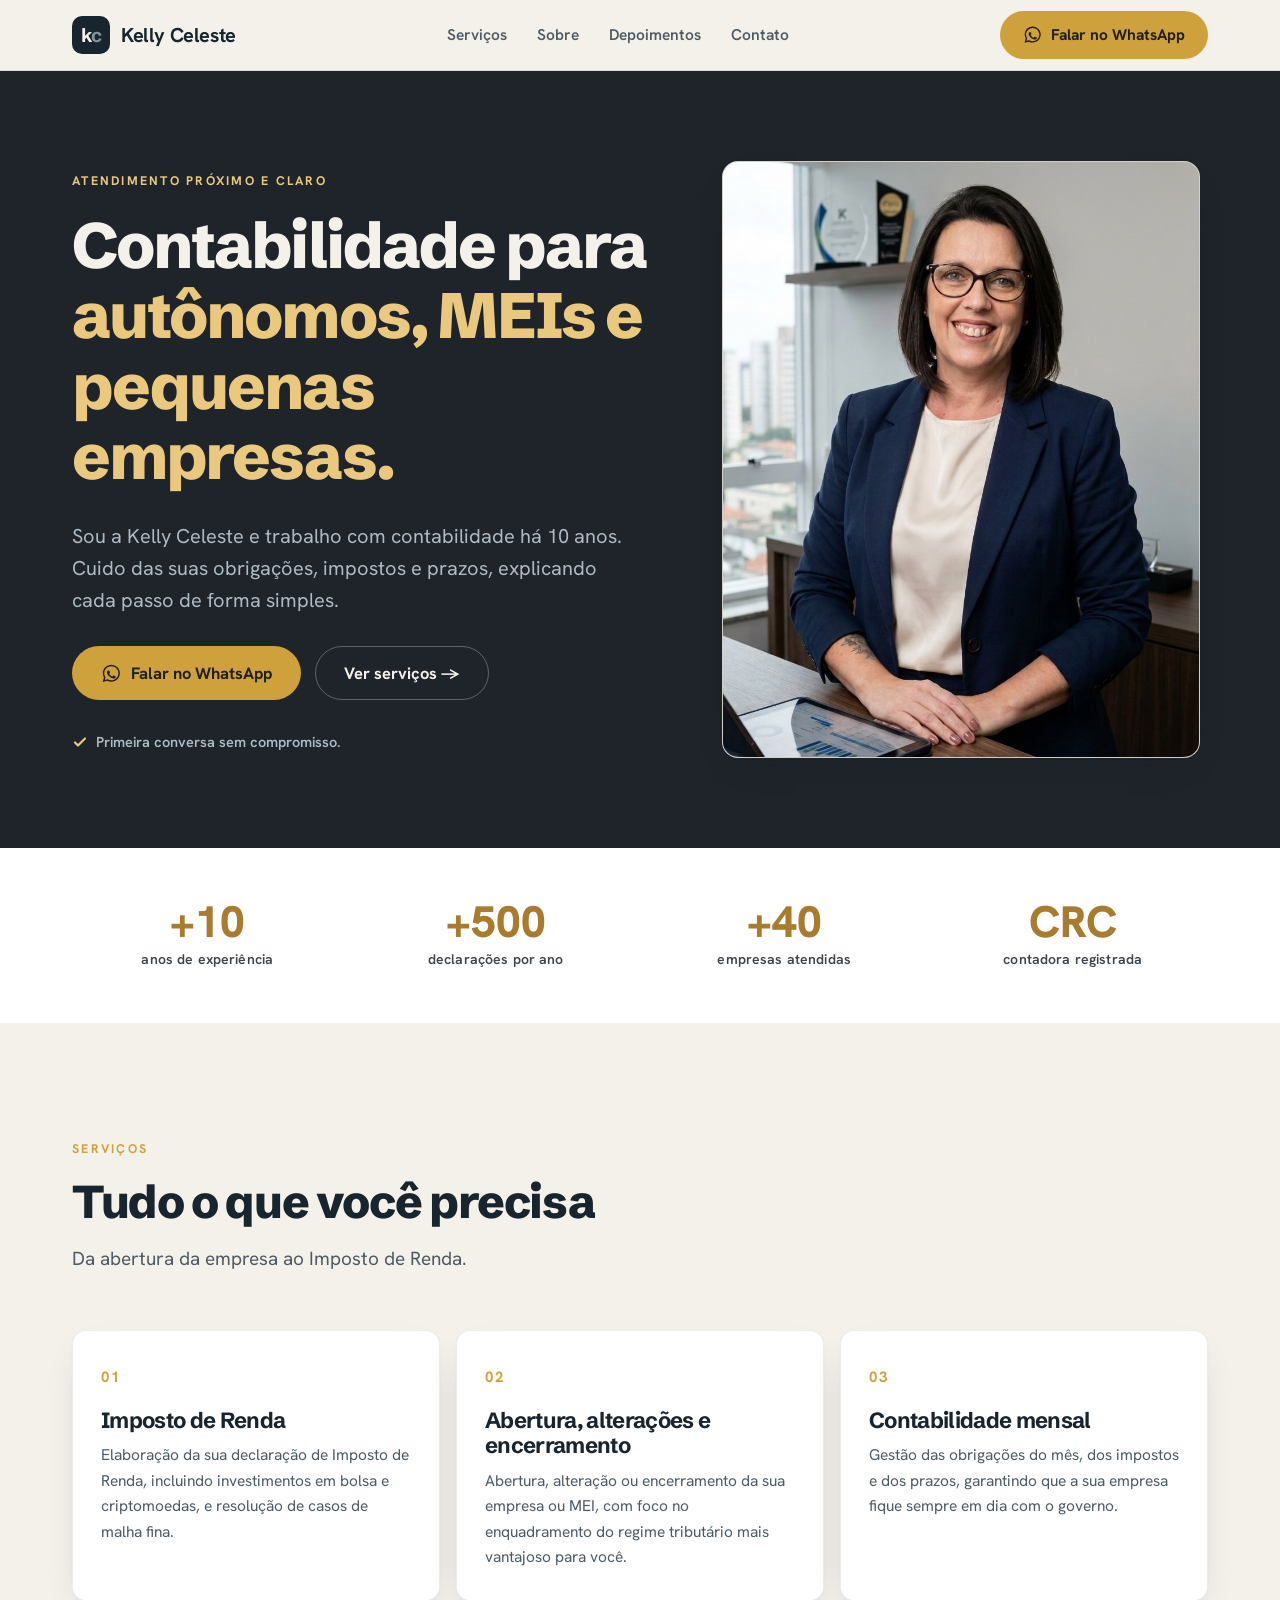
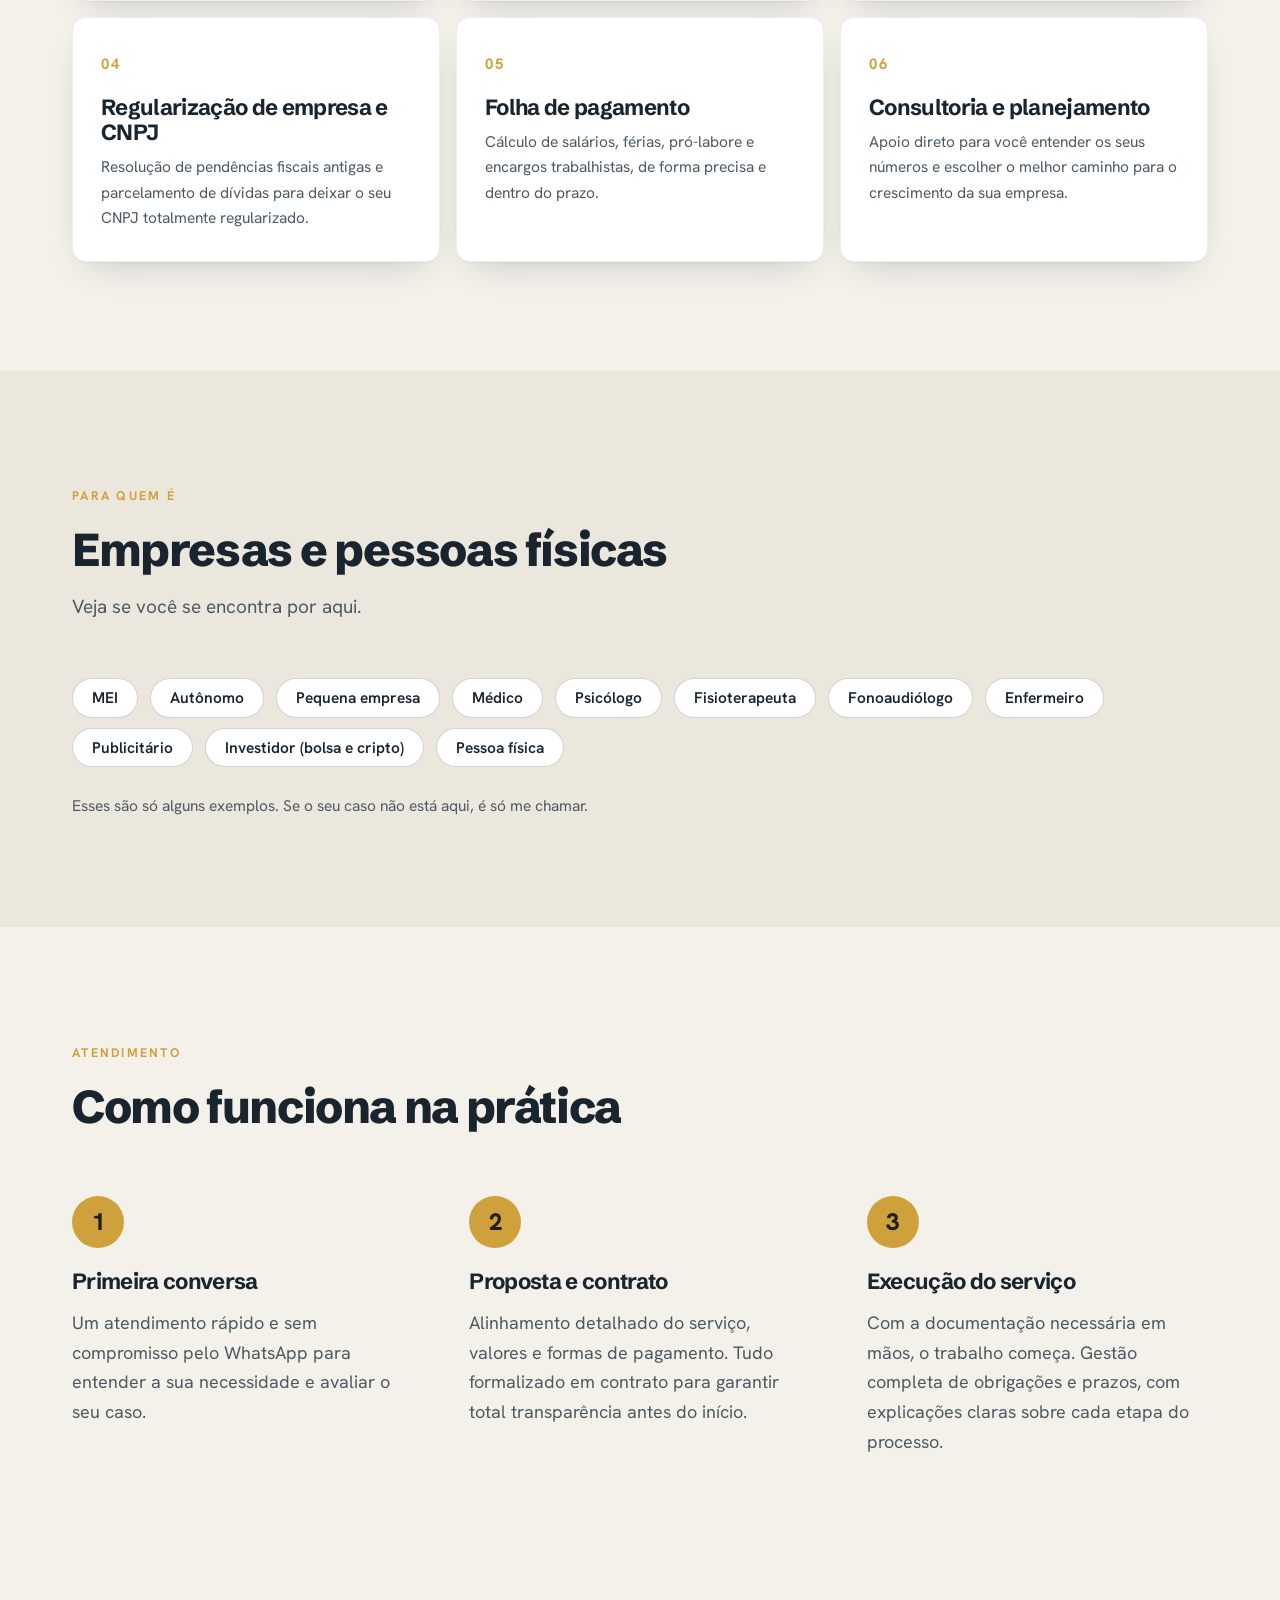
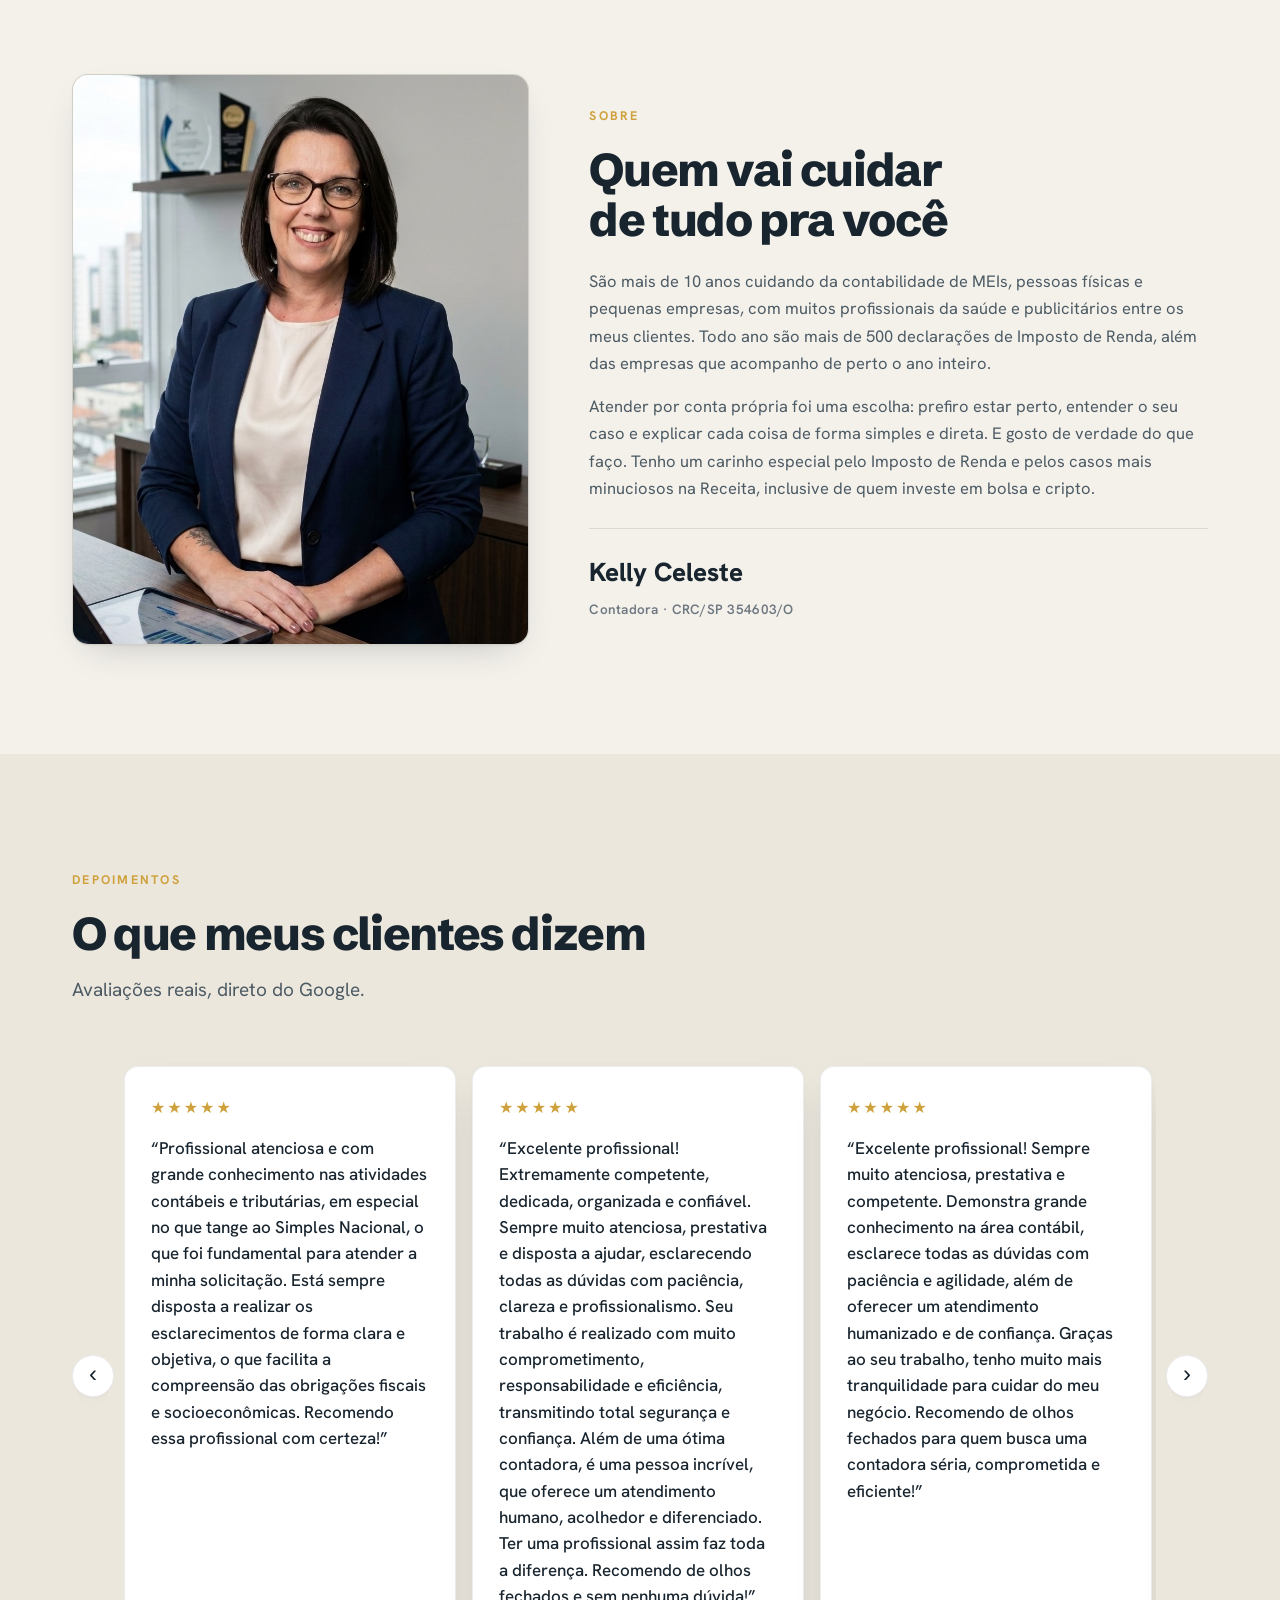
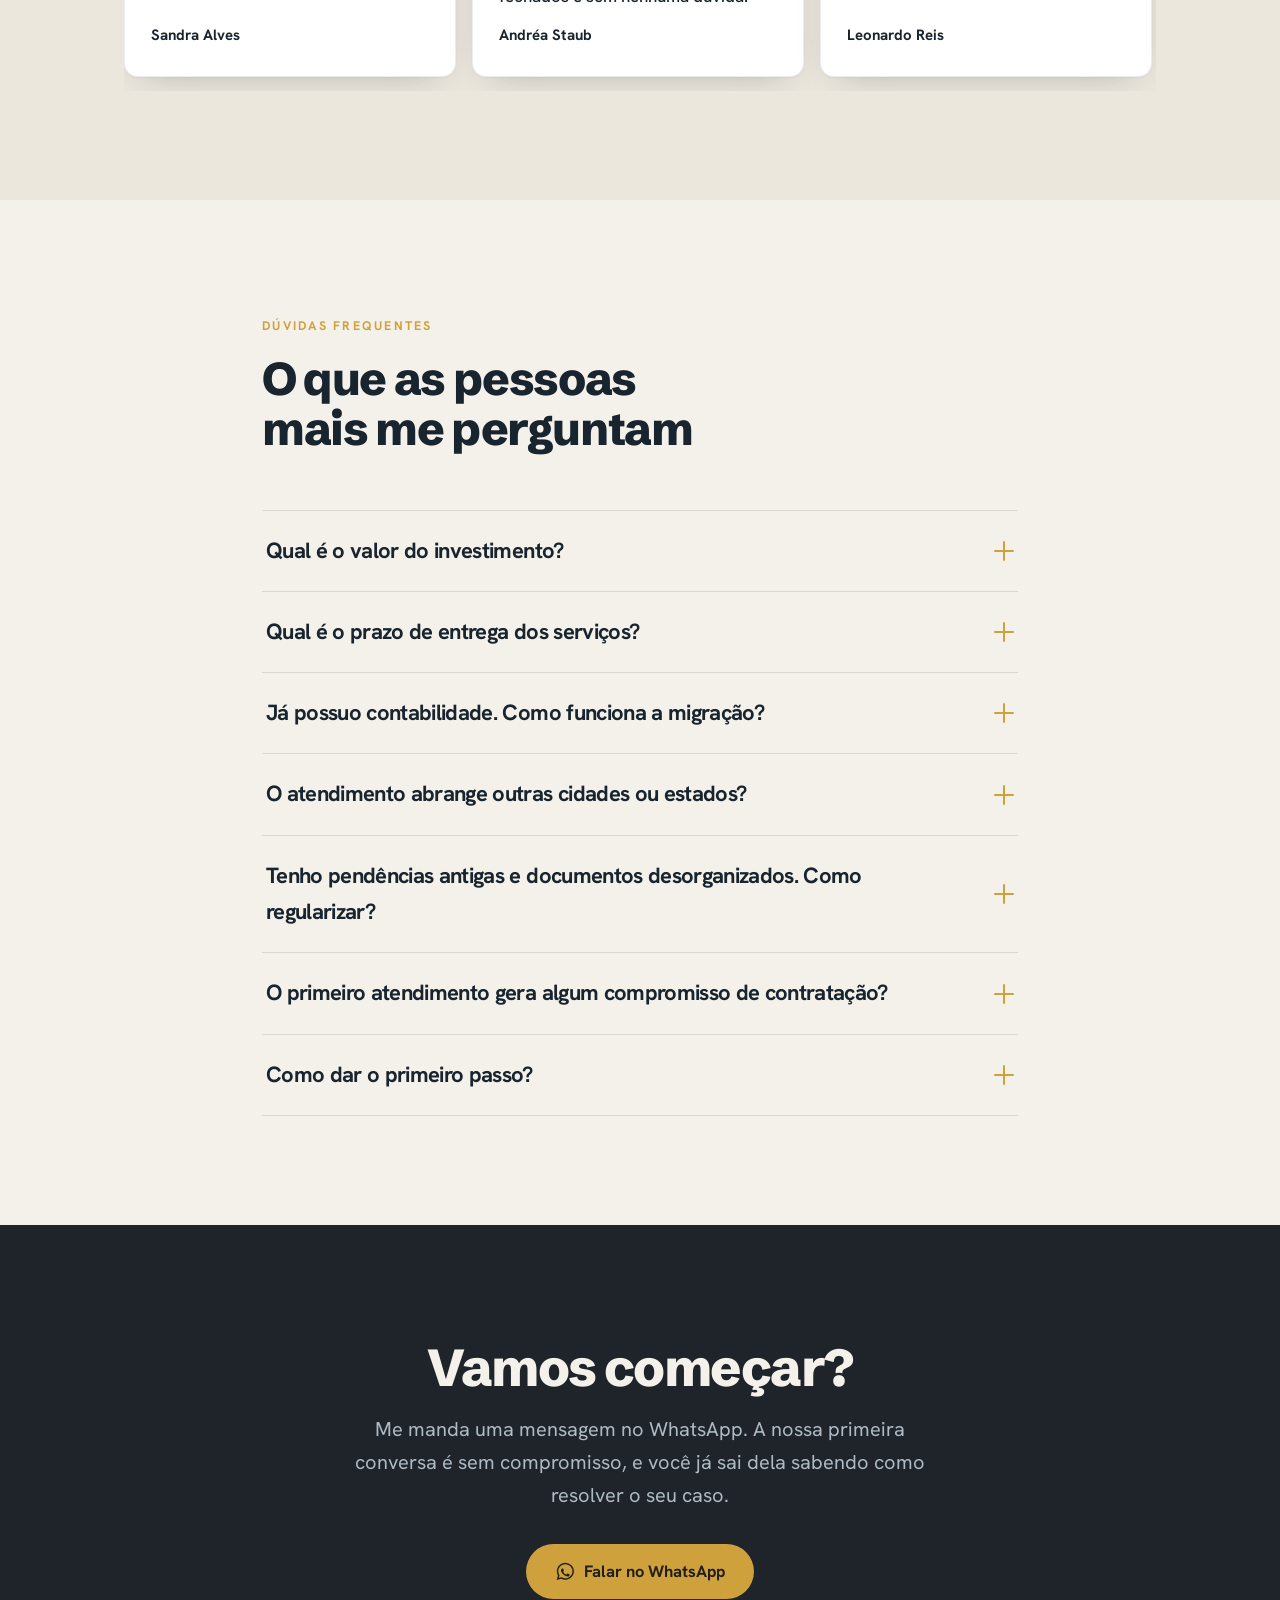
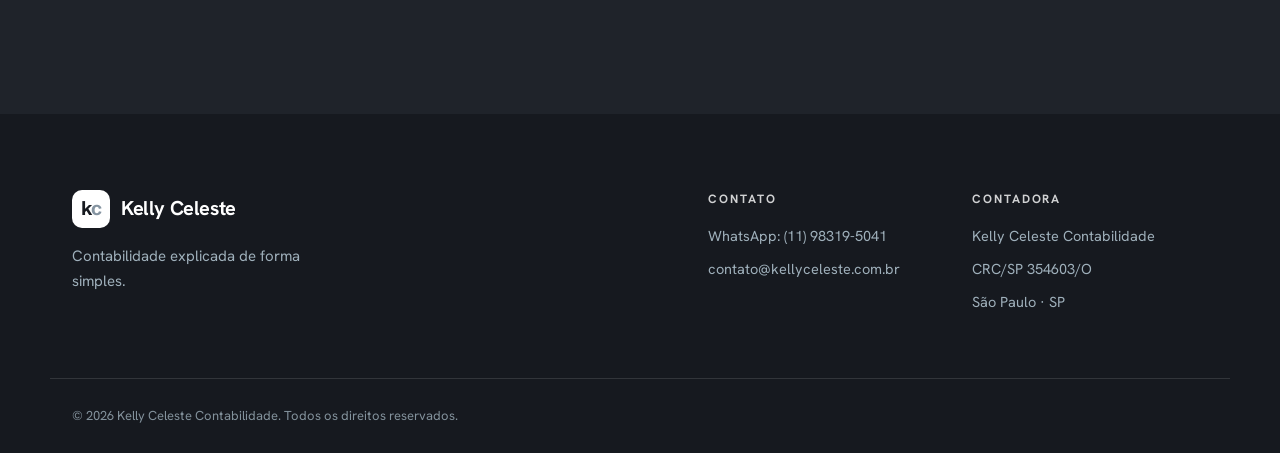
==== commit 98a9eb1c: "Substitui depoimentos por avaliações reais e transforma seção em carrossel - 8 avaliações reais do G" ====
--- a/index.html
+++ b/index.html
@@ -275,22 +275,51 @@
         <h2 class="section-title">O que meus clientes dizem</h2>
         <p class="section-lead">Avaliações reais, direto do Google.</p>
       </div>
-      <div class="testi-grid">
-        <figure class="testi-card">
-          <div class="stars" aria-label="5 estrelas">★★★★★</div>
-          <blockquote>“A Kelly tirou um peso enorme das minhas costas. Abriu minha empresa rapidinho e hoje eu durmo tranquilo com os impostos em dia.”</blockquote>
-          <figcaption><span class="testi-name">Cliente exemplo</span><span class="testi-role">MEI · Prestador de serviços</span></figcaption>
-        </figure>
-        <figure class="testi-card">
-          <div class="stars" aria-label="5 estrelas">★★★★★</div>
-          <blockquote>“Atendimento super humano e rápido. Ela explica tudo de um jeito simples e responde no WhatsApp na hora. Recomendo demais!”</blockquote>
-          <figcaption><span class="testi-name">Cliente exemplo</span><span class="testi-role">Profissional liberal</span></figcaption>
-        </figure>
-        <figure class="testi-card">
-          <div class="stars" aria-label="5 estrelas">★★★★★</div>
-          <blockquote>“Troquei de contador e foi tranquilo, a Kelly cuidou de tudo. Meu IR veio certinho e ainda paguei menos imposto.”</blockquote>
-          <figcaption><span class="testi-name">Cliente exemplo</span><span class="testi-role">Pequena empresa</span></figcaption>
-        </figure>
+      <div class="testi-carousel">
+        <button class="testi-arrow testi-prev" type="button" aria-label="Avaliação anterior">‹</button>
+        <div class="testi-track" id="testiTrack">
+          <figure class="testi-card">
+            <div class="stars" aria-label="5 estrelas">★★★★★</div>
+            <blockquote>“Profissional atenciosa e com grande conhecimento nas atividades contábeis e tributárias, em especial no que tange ao Simples Nacional, o que foi fundamental para atender a minha solicitação. Está sempre disposta a realizar os esclarecimentos de forma clara e objetiva, o que facilita a compreensão das obrigações fiscais e socioeconômicas. Recomendo essa profissional com certeza!”</blockquote>
+            <figcaption><span class="testi-name">Sandra Alves</span></figcaption>
+          </figure>
+          <figure class="testi-card">
+            <div class="stars" aria-label="5 estrelas">★★★★★</div>
+            <blockquote>“Excelente profissional! Extremamente competente, dedicada, organizada e confiável. Sempre muito atenciosa, prestativa e disposta a ajudar, esclarecendo todas as dúvidas com paciência, clareza e profissionalismo. Seu trabalho é realizado com muito comprometimento, responsabilidade e eficiência, transmitindo total segurança e confiança. Além de uma ótima contadora, é uma pessoa incrível, que oferece um atendimento humano, acolhedor e diferenciado. Ter uma profissional assim faz toda a diferença. Recomendo de olhos fechados e sem nenhuma dúvida!”</blockquote>
+            <figcaption><span class="testi-name">Andréa Staub</span></figcaption>
+          </figure>
+          <figure class="testi-card">
+            <div class="stars" aria-label="5 estrelas">★★★★★</div>
+            <blockquote>“Excelente profissional! Sempre muito atenciosa, prestativa e competente. Demonstra grande conhecimento na área contábil, esclarece todas as dúvidas com paciência e agilidade, além de oferecer um atendimento humanizado e de confiança. Graças ao seu trabalho, tenho muito mais tranquilidade para cuidar do meu negócio. Recomendo de olhos fechados para quem busca uma contadora séria, comprometida e eficiente!”</blockquote>
+            <figcaption><span class="testi-name">Leonardo Reis</span></figcaption>
+          </figure>
+          <figure class="testi-card">
+            <div class="stars" aria-label="5 estrelas">★★★★★</div>
+            <blockquote>“Excelente profissional, demonstra muito conhecimento e expertise em sua área de atuação. Explica sempre de forma muito clara e detalhada cada serviço prestado, além de ser atenciosa e proporcionar um atendimento muito humano. Recomendo e confio de olhos fechados.”</blockquote>
+            <figcaption><span class="testi-name">Ana Carolina Miranda</span></figcaption>
+          </figure>
+          <figure class="testi-card">
+            <div class="stars" aria-label="5 estrelas">★★★★★</div>
+            <blockquote>“Profissional maravilhosa, ágil, séria e muito competente, atende a mim e a minha família há mais de 10 anos, tanto para contabilidade focada para pessoa jurídica quanto pessoa física. Recomendo a todos os meus amigos sempre.”</blockquote>
+            <figcaption><span class="testi-name">Marcela Fária</span></figcaption>
+          </figure>
+          <figure class="testi-card">
+            <div class="stars" aria-label="5 estrelas">★★★★★</div>
+            <blockquote>“Há alguns anos a Kelly cuida da minha empresa e assuntos fiscais. É uma profissional incrível, atenciosa e tem muita segurança e expertise na área que atua. Recomendo fortemente, os valores são justos e honestos.”</blockquote>
+            <figcaption><span class="testi-name">Costa Diego</span></figcaption>
+          </figure>
+          <figure class="testi-card">
+            <div class="stars" aria-label="5 estrelas">★★★★★</div>
+            <blockquote>“O trabalho da Kelly é excepcional! Ela transmite muita segurança e confiança de que está cuidando bem do meu dinheiro, além de estar sempre disponível para esclarecer todas as minhas dúvidas com paciência e clareza. Estou muito satisfeita com o atendimento e com a qualidade do trabalho realizado. Tanto que já a recomendei para amigos e familiares e continuarei indicando seu trabalho com toda a confiança.”</blockquote>
+            <figcaption><span class="testi-name">Thais Santos</span></figcaption>
+          </figure>
+          <figure class="testi-card">
+            <div class="stars" aria-label="5 estrelas">★★★★★</div>
+            <blockquote>“Kelly é uma contadora excelente e extremamente dedicada. Ao longo do nosso relacionamento profissional, ela se destacou pela disponibilidade e atenção: sempre pronta para tirar dúvidas, com respostas ágeis e precisas. Seu comprometimento com os prazos é notável, todas as entregas foram realizadas dentro do combinado, o que transmite muita segurança e confiança. Além disso, demonstra amplo domínio técnico no suporte à emissão.”</blockquote>
+            <figcaption><span class="testi-name">Danilo Santos</span></figcaption>
+          </figure>
+        </div>
+        <button class="testi-arrow testi-next" type="button" aria-label="Próxima avaliação">›</button>
       </div>
     </div>
   </section>
--- a/kelly-site.css
+++ b/kelly-site.css
@@ -482,12 +482,30 @@
 
 /* ── Testimonials ───────────────────────────────────────────────────── */
 .testimonials { background: var(--surface-2); }
-.testi-grid { display: grid; grid-template-columns: 1fr; gap: 16px; }
+.testi-carousel { --testi-cols: 1; --testi-gap: 16px; position: relative; display: flex; align-items: center; gap: 10px; }
+.testi-track {
+  display: flex; gap: var(--testi-gap); flex: 1; min-width: 0;
+  overflow-x: auto; scroll-snap-type: x mandatory; scroll-behavior: smooth;
+  padding: 4px 2px 14px; scrollbar-width: none; -webkit-overflow-scrolling: touch;
+}
+.testi-track::-webkit-scrollbar { display: none; }
 .testi-card {
+  flex: 0 0 calc((100% - (var(--testi-cols) - 1) * var(--testi-gap)) / var(--testi-cols));
+  scroll-snap-align: start;
   background: var(--card-bg); border: var(--card-border); border-radius: var(--radius-card);
   box-shadow: var(--card-shadow); padding: 28px 26px; margin: 0;
   display: flex; flex-direction: column; gap: 14px;
 }
+.testi-arrow {
+  flex: 0 0 auto; width: 42px; height: 42px; border-radius: 50%;
+  border: var(--card-border); background: var(--card-bg); box-shadow: var(--card-shadow);
+  color: var(--ink); font-size: 24px; line-height: 1; cursor: pointer;
+  display: flex; align-items: center; justify-content: center; padding: 0 0 4px;
+  transition: background .15s ease, color .15s ease, opacity .15s ease;
+}
+.testi-arrow:hover { background: var(--accent); color: #1a1a1a; }
+.testi-arrow:disabled { opacity: .35; cursor: default; }
+.testi-arrow:disabled:hover { background: var(--card-bg); color: var(--ink); }
 .stars { color: var(--accent); letter-spacing: 2px; font-size: 16px; }
 .testi-card blockquote { margin: 0; font-size: 17px; line-height: 1.55; color: var(--ink); font-family: var(--font-display); font-weight: var(--display-weight); }
 [data-theme="2"] .testi-card blockquote, [data-theme="3"] .testi-card blockquote { font-family: var(--font-body); font-weight: 500; }
@@ -549,6 +567,7 @@
    ════════════════════════════════════════════════════════════════════ */
 @media (min-width: 600px) {
   .cred-inner { grid-template-columns: repeat(4, 1fr); }
+  .testi-carousel { --testi-cols: 2; }
 }
 @media (min-width: 760px) {
   body { font-size: 18px; }
@@ -557,7 +576,7 @@
   .site-header .header-actions .btn--wa span { display: inline; }
   .site-header .header-actions .btn--wa { padding: 13px 22px; }
   .services-grid { grid-template-columns: repeat(2, 1fr); }
-  .testi-grid { grid-template-columns: repeat(3, 1fr); }
+  .testi-carousel { --testi-cols: 3; }
   .steps { grid-template-columns: repeat(3, 1fr); gap: 56px; }
   .hero-inner { grid-template-columns: 1.1fr .9fr; }
   .about-inner { grid-template-columns: .85fr 1.15fr; }
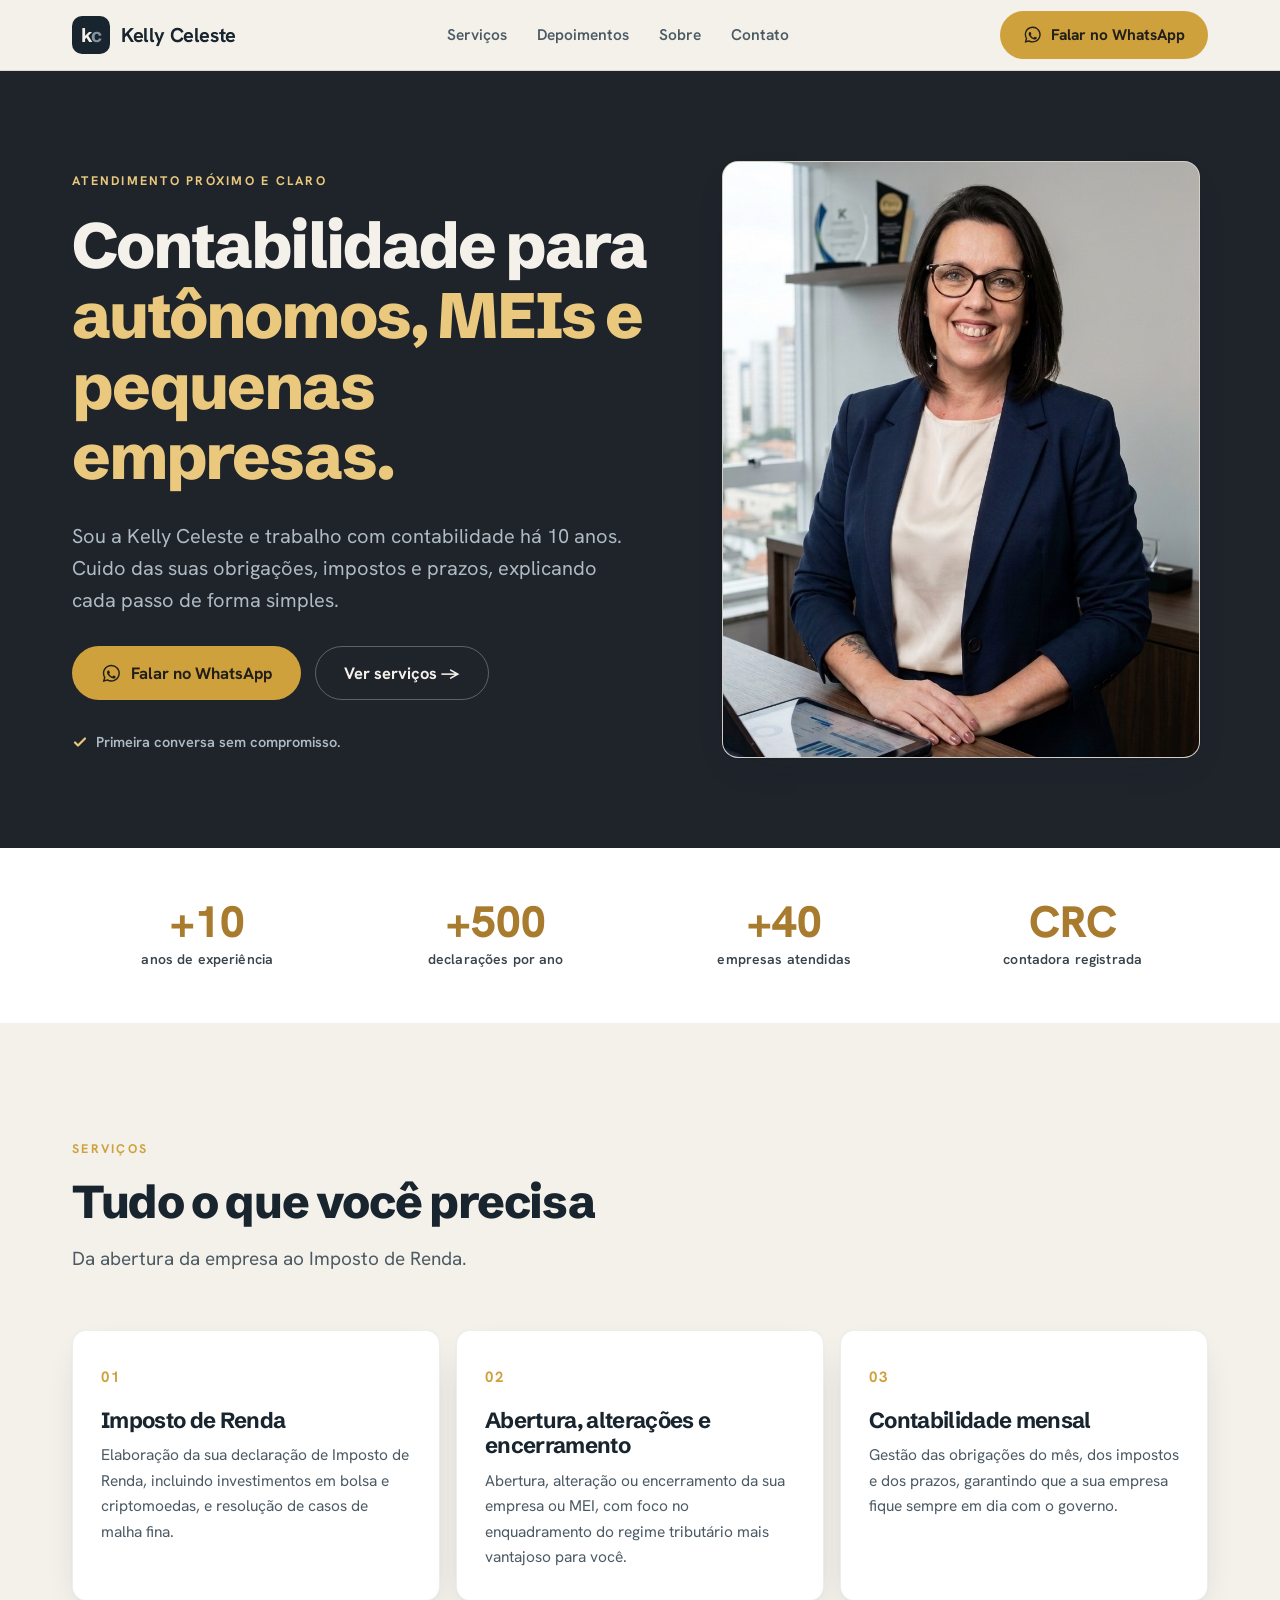
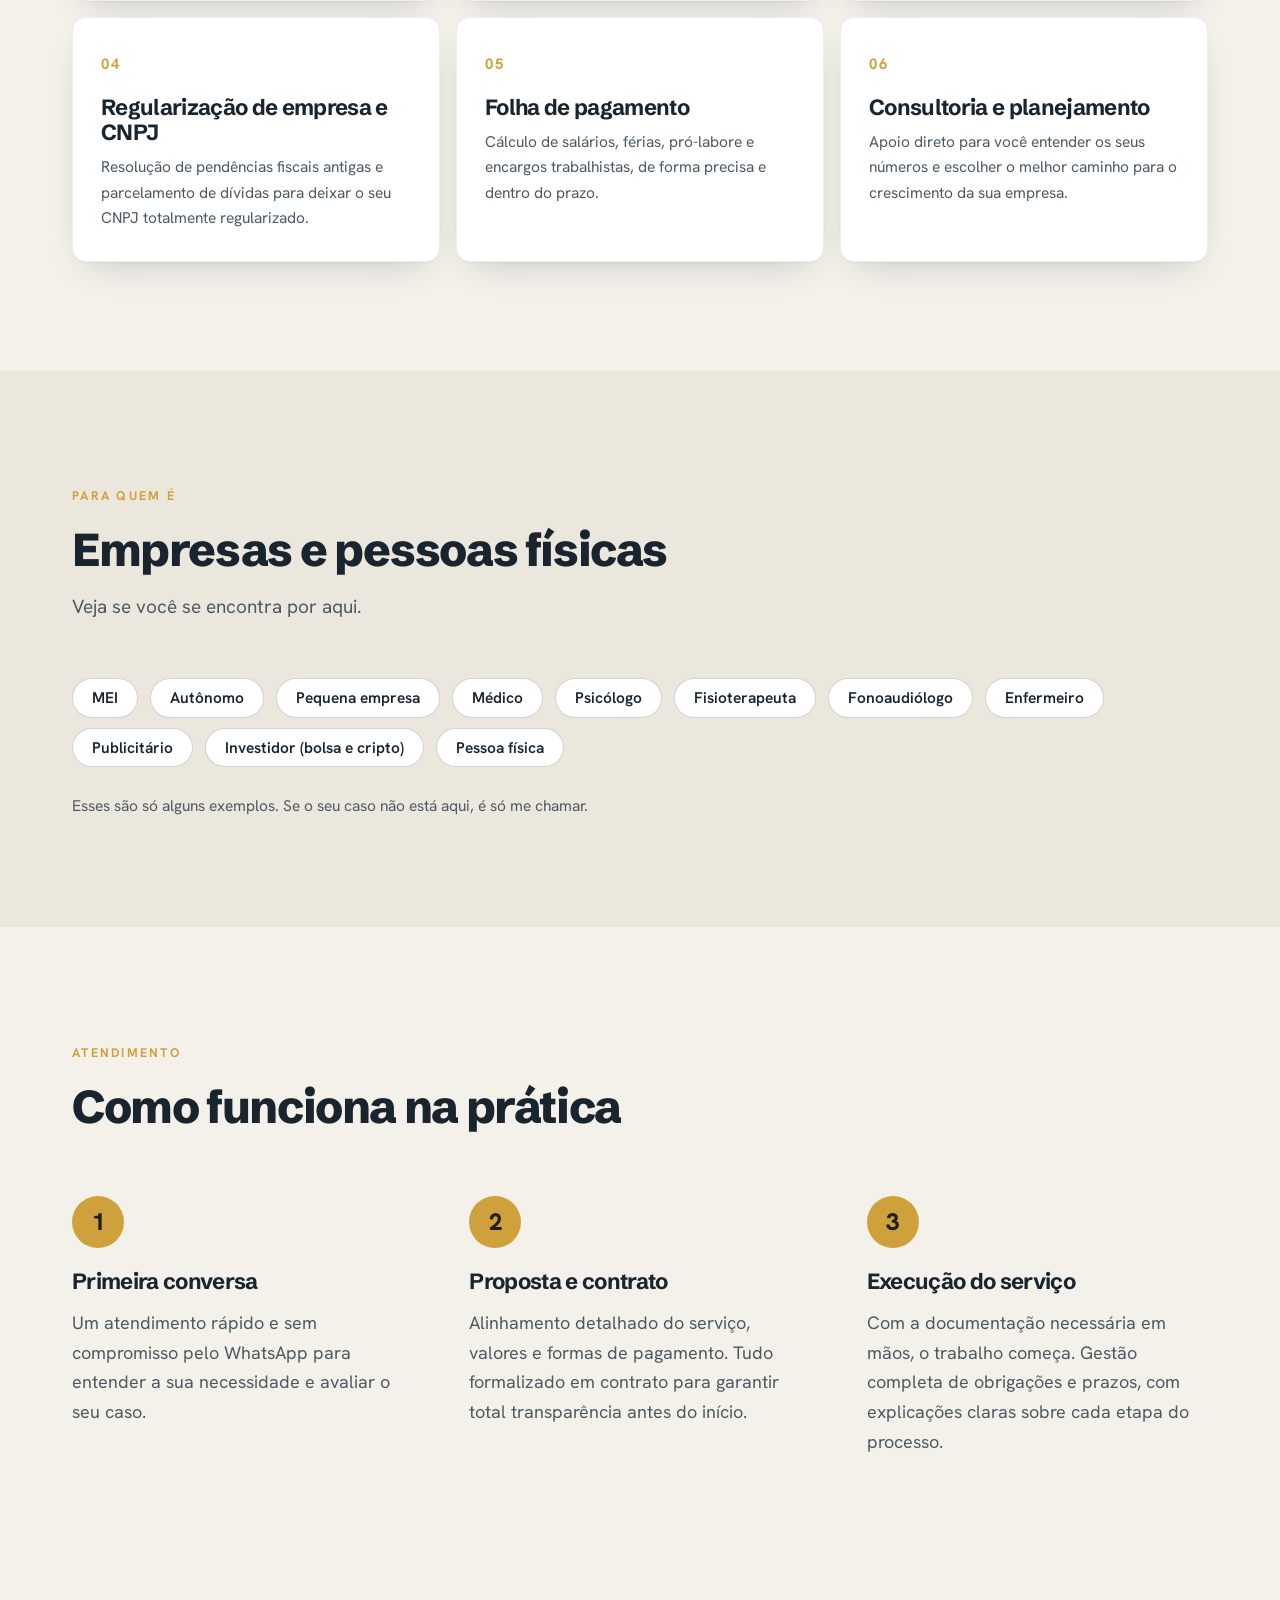
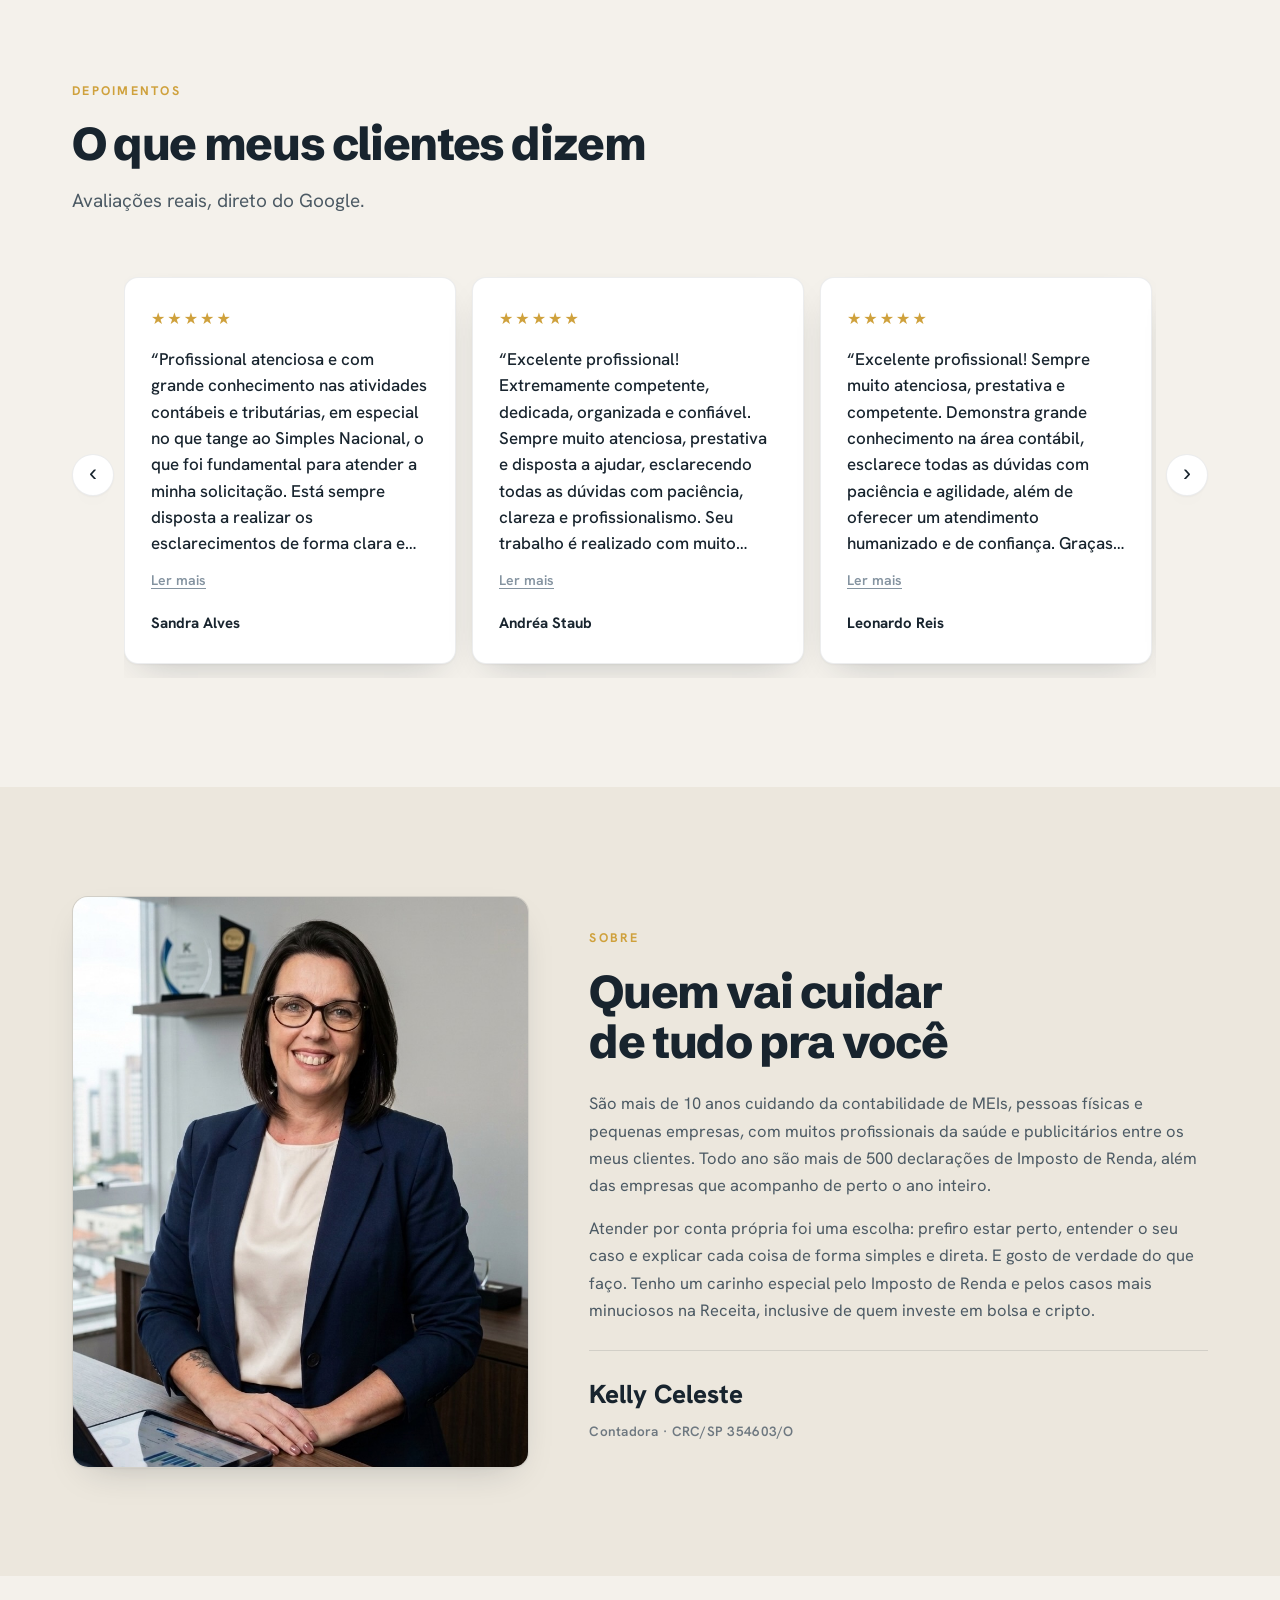
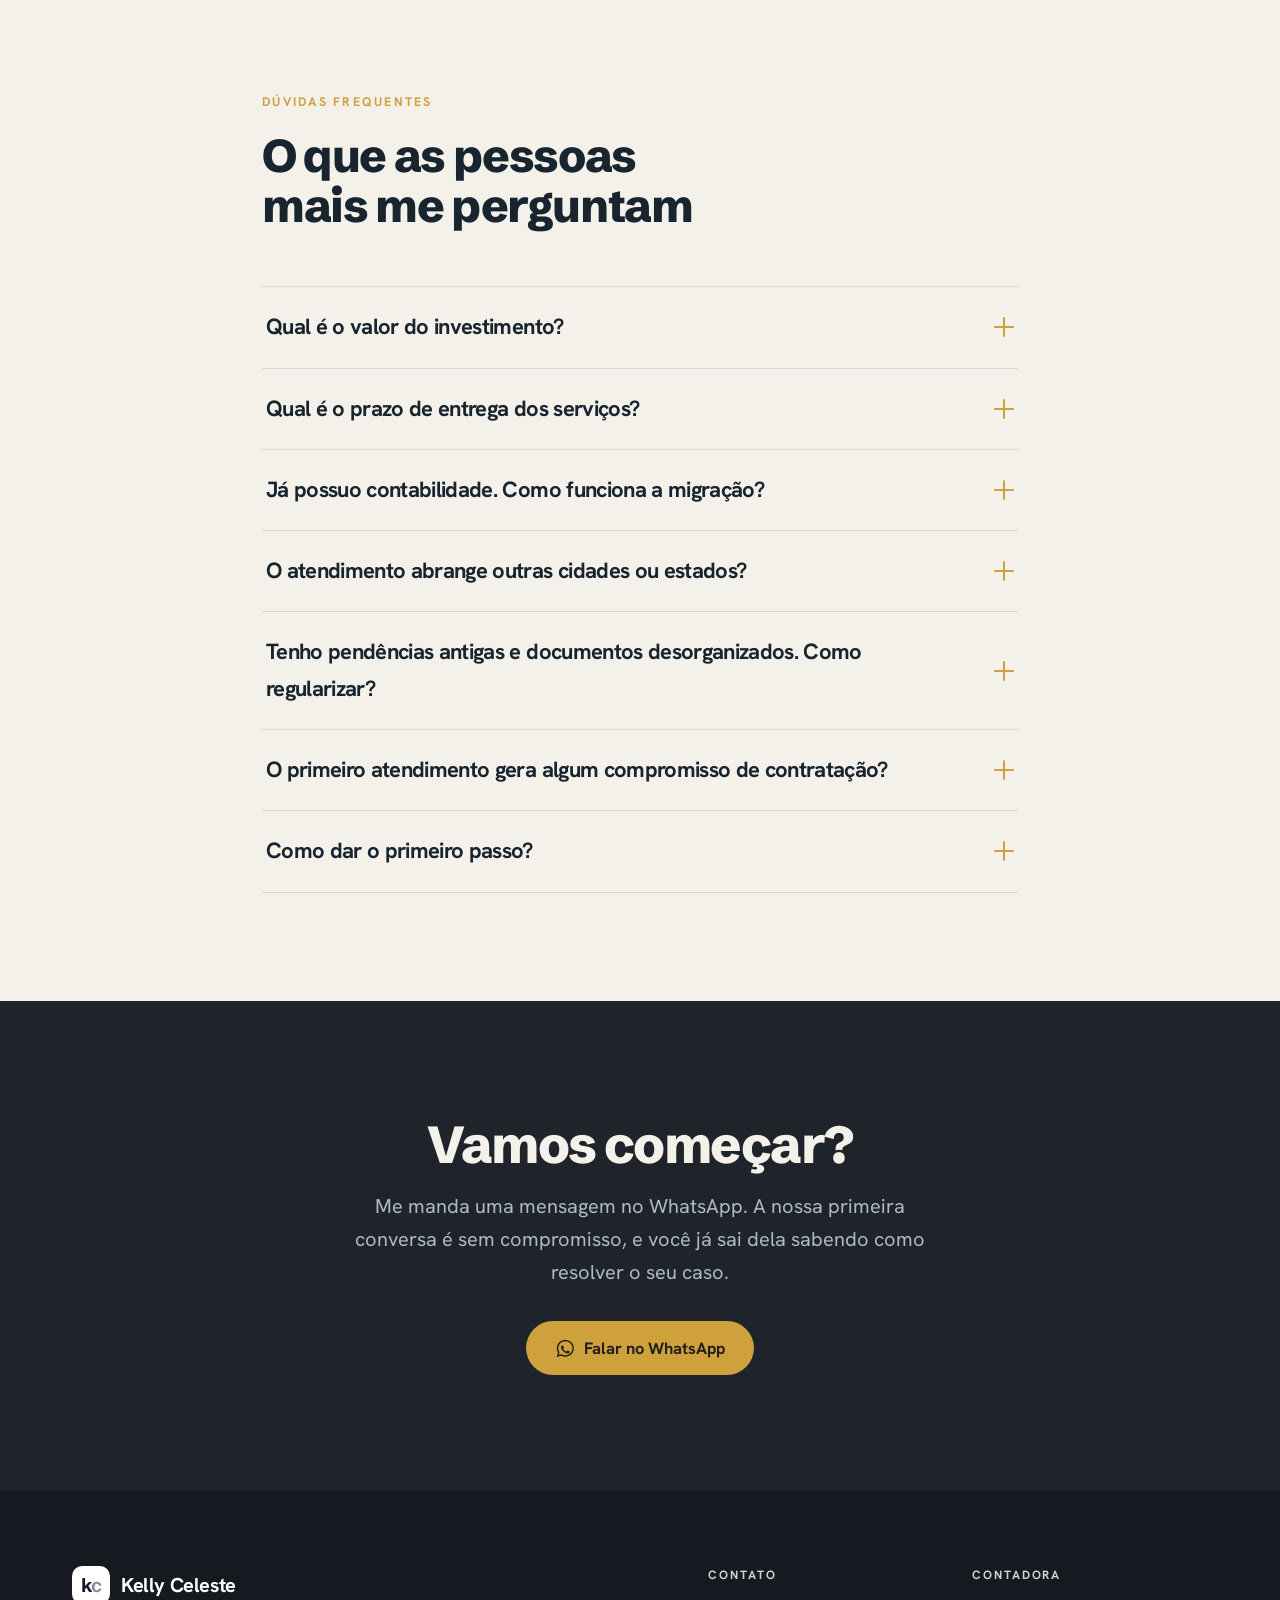
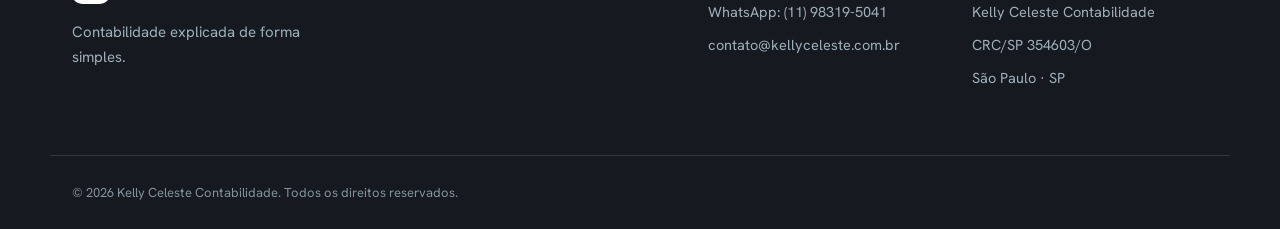
==== commit 14a132d5: "Inverte ordem Depoimentos/Sobre e adiciona 'Ler mais' com altura uniforme - Depoimentos agora vem an" ====
--- a/index.html
+++ b/index.html
@@ -98,8 +98,8 @@
     </a>
     <nav class="nav" id="nav">
       <a href="#servicos">Serviços</a>
+      <a href="#depoimentos">Depoimentos</a>
       <a href="#sobre">Sobre</a>
-      <a href="#depoimentos">Depoimentos</a>
       <a href="#contato">Contato</a>
     </nav>
     <div class="header-actions">
@@ -246,7 +246,64 @@
     </div>
   </section>
 
-  <!-- ░░░ 7 · SOBRE ░░░ -->
+  <!-- ░░░ 7 · DEPOIMENTOS ░░░ -->
+  <section class="section testimonials" id="depoimentos">
+    <div class="wrap">
+      <div class="section-head">
+        <span class="eyebrow">Depoimentos</span>
+        <h2 class="section-title">O que meus clientes dizem</h2>
+        <p class="section-lead">Avaliações reais, direto do Google.</p>
+      </div>
+      <div class="testi-carousel">
+        <button class="testi-arrow testi-prev" type="button" aria-label="Avaliação anterior">‹</button>
+        <div class="testi-track" id="testiTrack">
+          <figure class="testi-card">
+            <div class="stars" aria-label="5 estrelas">★★★★★</div>
+            <blockquote>“Profissional atenciosa e com grande conhecimento nas atividades contábeis e tributárias, em especial no que tange ao Simples Nacional, o que foi fundamental para atender a minha solicitação. Está sempre disposta a realizar os esclarecimentos de forma clara e objetiva, o que facilita a compreensão das obrigações fiscais e socioeconômicas. Recomendo essa profissional com certeza!”</blockquote>
+            <figcaption><span class="testi-name">Sandra Alves</span></figcaption>
+          </figure>
+          <figure class="testi-card">
+            <div class="stars" aria-label="5 estrelas">★★★★★</div>
+            <blockquote>“Excelente profissional! Extremamente competente, dedicada, organizada e confiável. Sempre muito atenciosa, prestativa e disposta a ajudar, esclarecendo todas as dúvidas com paciência, clareza e profissionalismo. Seu trabalho é realizado com muito comprometimento, responsabilidade e eficiência, transmitindo total segurança e confiança. Além de uma ótima contadora, é uma pessoa incrível, que oferece um atendimento humano, acolhedor e diferenciado. Ter uma profissional assim faz toda a diferença. Recomendo de olhos fechados e sem nenhuma dúvida!”</blockquote>
+            <figcaption><span class="testi-name">Andréa Staub</span></figcaption>
+          </figure>
+          <figure class="testi-card">
+            <div class="stars" aria-label="5 estrelas">★★★★★</div>
+            <blockquote>“Excelente profissional! Sempre muito atenciosa, prestativa e competente. Demonstra grande conhecimento na área contábil, esclarece todas as dúvidas com paciência e agilidade, além de oferecer um atendimento humanizado e de confiança. Graças ao seu trabalho, tenho muito mais tranquilidade para cuidar do meu negócio. Recomendo de olhos fechados para quem busca uma contadora séria, comprometida e eficiente!”</blockquote>
+            <figcaption><span class="testi-name">Leonardo Reis</span></figcaption>
+          </figure>
+          <figure class="testi-card">
+            <div class="stars" aria-label="5 estrelas">★★★★★</div>
+            <blockquote>“Excelente profissional, demonstra muito conhecimento e expertise em sua área de atuação. Explica sempre de forma muito clara e detalhada cada serviço prestado, além de ser atenciosa e proporcionar um atendimento muito humano. Recomendo e confio de olhos fechados.”</blockquote>
+            <figcaption><span class="testi-name">Ana Carolina Miranda</span></figcaption>
+          </figure>
+          <figure class="testi-card">
+            <div class="stars" aria-label="5 estrelas">★★★★★</div>
+            <blockquote>“Profissional maravilhosa, ágil, séria e muito competente, atende a mim e a minha família há mais de 10 anos, tanto para contabilidade focada para pessoa jurídica quanto pessoa física. Recomendo a todos os meus amigos sempre.”</blockquote>
+            <figcaption><span class="testi-name">Marcela Fária</span></figcaption>
+          </figure>
+          <figure class="testi-card">
+            <div class="stars" aria-label="5 estrelas">★★★★★</div>
+            <blockquote>“Há alguns anos a Kelly cuida da minha empresa e assuntos fiscais. É uma profissional incrível, atenciosa e tem muita segurança e expertise na área que atua. Recomendo fortemente, os valores são justos e honestos.”</blockquote>
+            <figcaption><span class="testi-name">Costa Diego</span></figcaption>
+          </figure>
+          <figure class="testi-card">
+            <div class="stars" aria-label="5 estrelas">★★★★★</div>
+            <blockquote>“O trabalho da Kelly é excepcional! Ela transmite muita segurança e confiança de que está cuidando bem do meu dinheiro, além de estar sempre disponível para esclarecer todas as minhas dúvidas com paciência e clareza. Estou muito satisfeita com o atendimento e com a qualidade do trabalho realizado. Tanto que já a recomendei para amigos e familiares e continuarei indicando seu trabalho com toda a confiança.”</blockquote>
+            <figcaption><span class="testi-name">Thais Santos</span></figcaption>
+          </figure>
+          <figure class="testi-card">
+            <div class="stars" aria-label="5 estrelas">★★★★★</div>
+            <blockquote>“Kelly é uma contadora excelente e extremamente dedicada. Ao longo do nosso relacionamento profissional, ela se destacou pela disponibilidade e atenção: sempre pronta para tirar dúvidas, com respostas ágeis e precisas. Seu comprometimento com os prazos é notável, todas as entregas foram realizadas dentro do combinado, o que transmite muita segurança e confiança. Além disso, demonstra amplo domínio técnico no suporte à emissão.”</blockquote>
+            <figcaption><span class="testi-name">Danilo Santos</span></figcaption>
+          </figure>
+        </div>
+        <button class="testi-arrow testi-next" type="button" aria-label="Próxima avaliação">›</button>
+      </div>
+    </div>
+  </section>
+
+  <!-- ░░░ 8 · SOBRE ░░░ -->
   <section class="section about" id="sobre">
     <div class="wrap about-inner">
       <div class="about-media">
@@ -263,63 +320,6 @@
           <span class="about-name">Kelly Celeste</span>
           <span class="about-crc">Contadora · CRC/SP 354603/O</span>
         </div>
-      </div>
-    </div>
-  </section>
-
-  <!-- ░░░ 8 · DEPOIMENTOS ░░░ -->
-  <section class="section testimonials" id="depoimentos">
-    <div class="wrap">
-      <div class="section-head">
-        <span class="eyebrow">Depoimentos</span>
-        <h2 class="section-title">O que meus clientes dizem</h2>
-        <p class="section-lead">Avaliações reais, direto do Google.</p>
-      </div>
-      <div class="testi-carousel">
-        <button class="testi-arrow testi-prev" type="button" aria-label="Avaliação anterior">‹</button>
-        <div class="testi-track" id="testiTrack">
-          <figure class="testi-card">
-            <div class="stars" aria-label="5 estrelas">★★★★★</div>
-            <blockquote>“Profissional atenciosa e com grande conhecimento nas atividades contábeis e tributárias, em especial no que tange ao Simples Nacional, o que foi fundamental para atender a minha solicitação. Está sempre disposta a realizar os esclarecimentos de forma clara e objetiva, o que facilita a compreensão das obrigações fiscais e socioeconômicas. Recomendo essa profissional com certeza!”</blockquote>
-            <figcaption><span class="testi-name">Sandra Alves</span></figcaption>
-          </figure>
-          <figure class="testi-card">
-            <div class="stars" aria-label="5 estrelas">★★★★★</div>
-            <blockquote>“Excelente profissional! Extremamente competente, dedicada, organizada e confiável. Sempre muito atenciosa, prestativa e disposta a ajudar, esclarecendo todas as dúvidas com paciência, clareza e profissionalismo. Seu trabalho é realizado com muito comprometimento, responsabilidade e eficiência, transmitindo total segurança e confiança. Além de uma ótima contadora, é uma pessoa incrível, que oferece um atendimento humano, acolhedor e diferenciado. Ter uma profissional assim faz toda a diferença. Recomendo de olhos fechados e sem nenhuma dúvida!”</blockquote>
-            <figcaption><span class="testi-name">Andréa Staub</span></figcaption>
-          </figure>
-          <figure class="testi-card">
-            <div class="stars" aria-label="5 estrelas">★★★★★</div>
-            <blockquote>“Excelente profissional! Sempre muito atenciosa, prestativa e competente. Demonstra grande conhecimento na área contábil, esclarece todas as dúvidas com paciência e agilidade, além de oferecer um atendimento humanizado e de confiança. Graças ao seu trabalho, tenho muito mais tranquilidade para cuidar do meu negócio. Recomendo de olhos fechados para quem busca uma contadora séria, comprometida e eficiente!”</blockquote>
-            <figcaption><span class="testi-name">Leonardo Reis</span></figcaption>
-          </figure>
-          <figure class="testi-card">
-            <div class="stars" aria-label="5 estrelas">★★★★★</div>
-            <blockquote>“Excelente profissional, demonstra muito conhecimento e expertise em sua área de atuação. Explica sempre de forma muito clara e detalhada cada serviço prestado, além de ser atenciosa e proporcionar um atendimento muito humano. Recomendo e confio de olhos fechados.”</blockquote>
-            <figcaption><span class="testi-name">Ana Carolina Miranda</span></figcaption>
-          </figure>
-          <figure class="testi-card">
-            <div class="stars" aria-label="5 estrelas">★★★★★</div>
-            <blockquote>“Profissional maravilhosa, ágil, séria e muito competente, atende a mim e a minha família há mais de 10 anos, tanto para contabilidade focada para pessoa jurídica quanto pessoa física. Recomendo a todos os meus amigos sempre.”</blockquote>
-            <figcaption><span class="testi-name">Marcela Fária</span></figcaption>
-          </figure>
-          <figure class="testi-card">
-            <div class="stars" aria-label="5 estrelas">★★★★★</div>
-            <blockquote>“Há alguns anos a Kelly cuida da minha empresa e assuntos fiscais. É uma profissional incrível, atenciosa e tem muita segurança e expertise na área que atua. Recomendo fortemente, os valores são justos e honestos.”</blockquote>
-            <figcaption><span class="testi-name">Costa Diego</span></figcaption>
-          </figure>
-          <figure class="testi-card">
-            <div class="stars" aria-label="5 estrelas">★★★★★</div>
-            <blockquote>“O trabalho da Kelly é excepcional! Ela transmite muita segurança e confiança de que está cuidando bem do meu dinheiro, além de estar sempre disponível para esclarecer todas as minhas dúvidas com paciência e clareza. Estou muito satisfeita com o atendimento e com a qualidade do trabalho realizado. Tanto que já a recomendei para amigos e familiares e continuarei indicando seu trabalho com toda a confiança.”</blockquote>
-            <figcaption><span class="testi-name">Thais Santos</span></figcaption>
-          </figure>
-          <figure class="testi-card">
-            <div class="stars" aria-label="5 estrelas">★★★★★</div>
-            <blockquote>“Kelly é uma contadora excelente e extremamente dedicada. Ao longo do nosso relacionamento profissional, ela se destacou pela disponibilidade e atenção: sempre pronta para tirar dúvidas, com respostas ágeis e precisas. Seu comprometimento com os prazos é notável, todas as entregas foram realizadas dentro do combinado, o que transmite muita segurança e confiança. Além disso, demonstra amplo domínio técnico no suporte à emissão.”</blockquote>
-            <figcaption><span class="testi-name">Danilo Santos</span></figcaption>
-          </figure>
-        </div>
-        <button class="testi-arrow testi-next" type="button" aria-label="Próxima avaliação">›</button>
       </div>
     </div>
   </section>
--- a/kelly-site.css
+++ b/kelly-site.css
@@ -481,10 +481,10 @@
 .about-crc em { font-style: normal; color: var(--accent); }
 
 /* ── Testimonials ───────────────────────────────────────────────────── */
-.testimonials { background: var(--surface-2); }
+.about { background: var(--surface-2); }
 .testi-carousel { --testi-cols: 1; --testi-gap: 16px; position: relative; display: flex; align-items: center; gap: 10px; }
 .testi-track {
-  display: flex; gap: var(--testi-gap); flex: 1; min-width: 0;
+  display: flex; align-items: stretch; gap: var(--testi-gap); flex: 1; min-width: 0;
   overflow-x: auto; scroll-snap-type: x mandatory; scroll-behavior: smooth;
   padding: 4px 2px 14px; scrollbar-width: none; -webkit-overflow-scrolling: touch;
 }
@@ -508,6 +508,9 @@
 .testi-arrow:disabled:hover { background: var(--card-bg); color: var(--ink); }
 .stars { color: var(--accent); letter-spacing: 2px; font-size: 16px; }
 .testi-card blockquote { margin: 0; font-size: 17px; line-height: 1.55; color: var(--ink); font-family: var(--font-display); font-weight: var(--display-weight); }
+.testi-card blockquote.clamp { display: -webkit-box; -webkit-line-clamp: 8; -webkit-box-orient: vertical; overflow: hidden; min-height: calc(8 * 1.55em); }
+.testi-more { align-self: flex-start; margin: 0 0 8px; padding: 0; background: none; border: 0; cursor: pointer; font-family: var(--font-body); font-size: 14px; font-weight: 600; color: var(--accent-2); text-decoration: underline; text-underline-offset: 3px; }
+.testi-more:hover { color: var(--accent); }
 [data-theme="2"] .testi-card blockquote, [data-theme="3"] .testi-card blockquote { font-family: var(--font-body); font-weight: 500; }
 .testi-card figcaption { display: flex; flex-direction: column; gap: 2px; margin-top: auto; }
 .testi-name { font-weight: 700; font-size: 15px; color: var(--ink); }
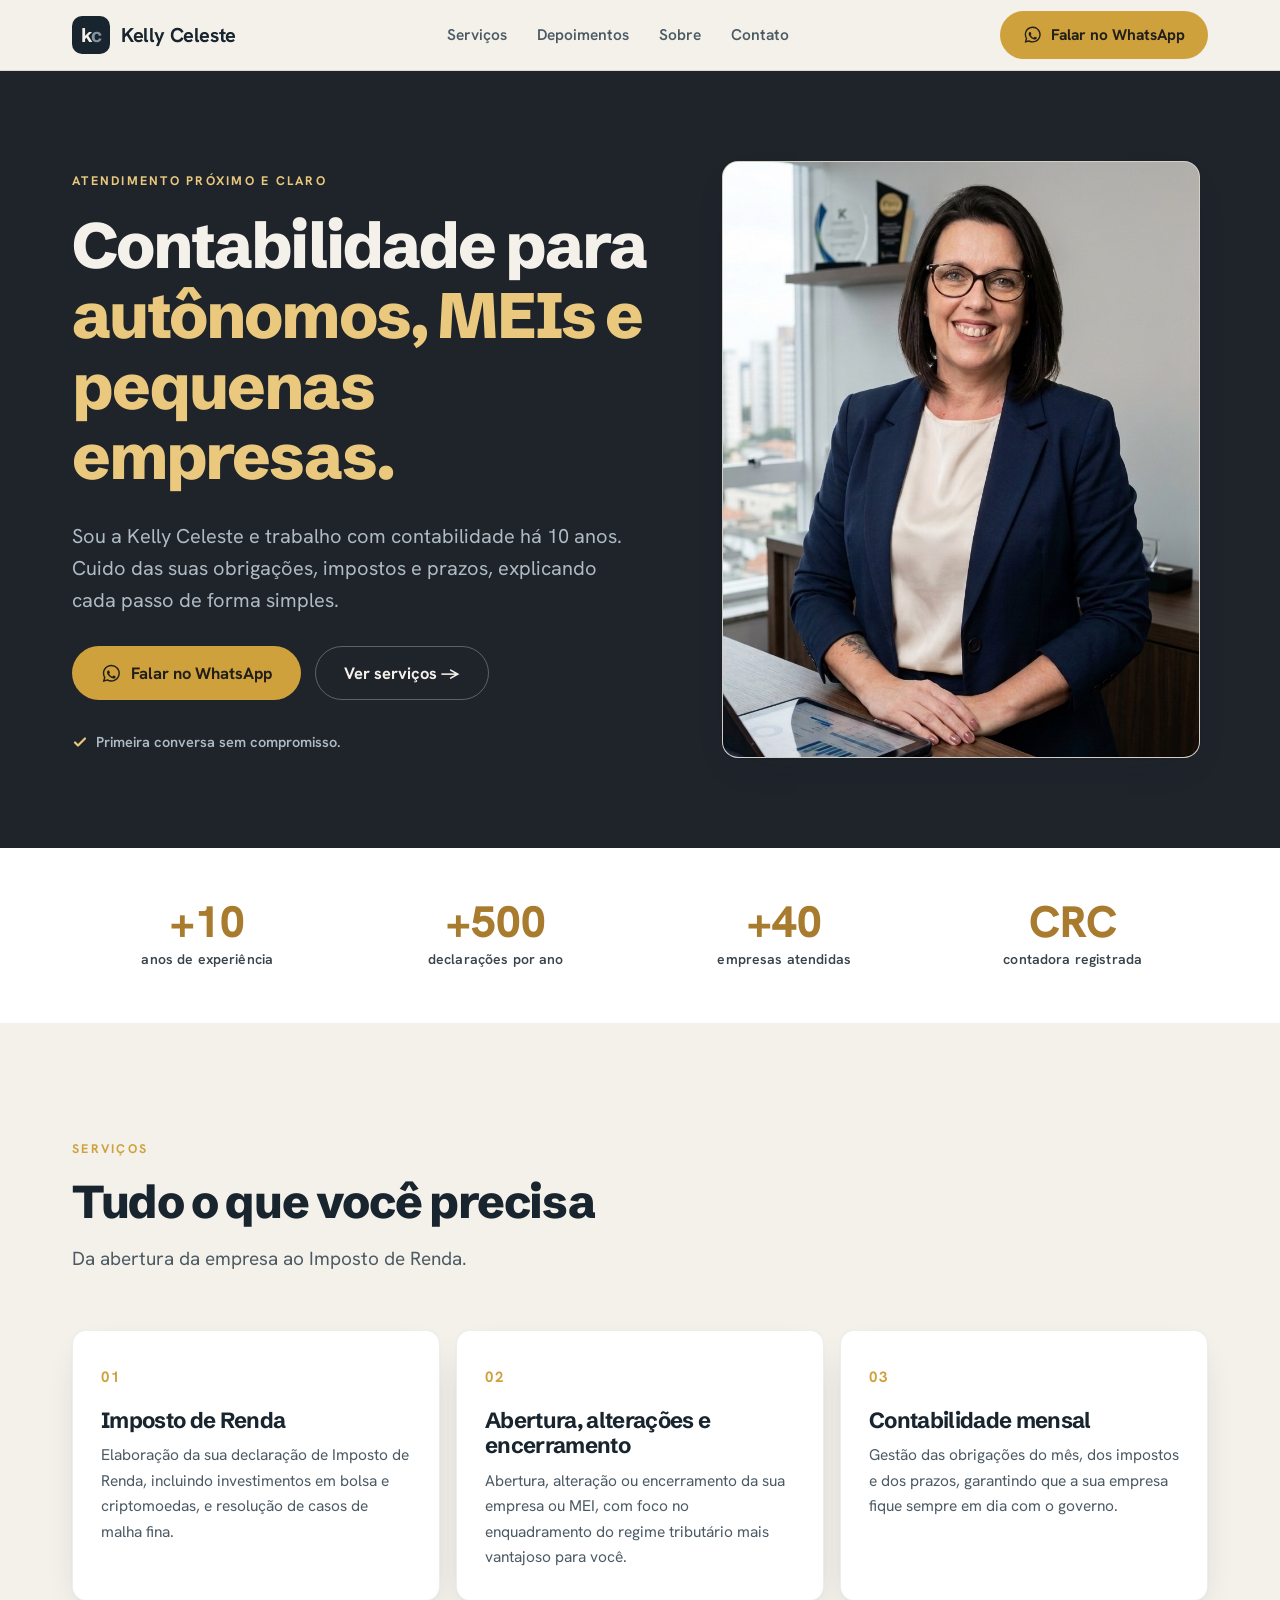
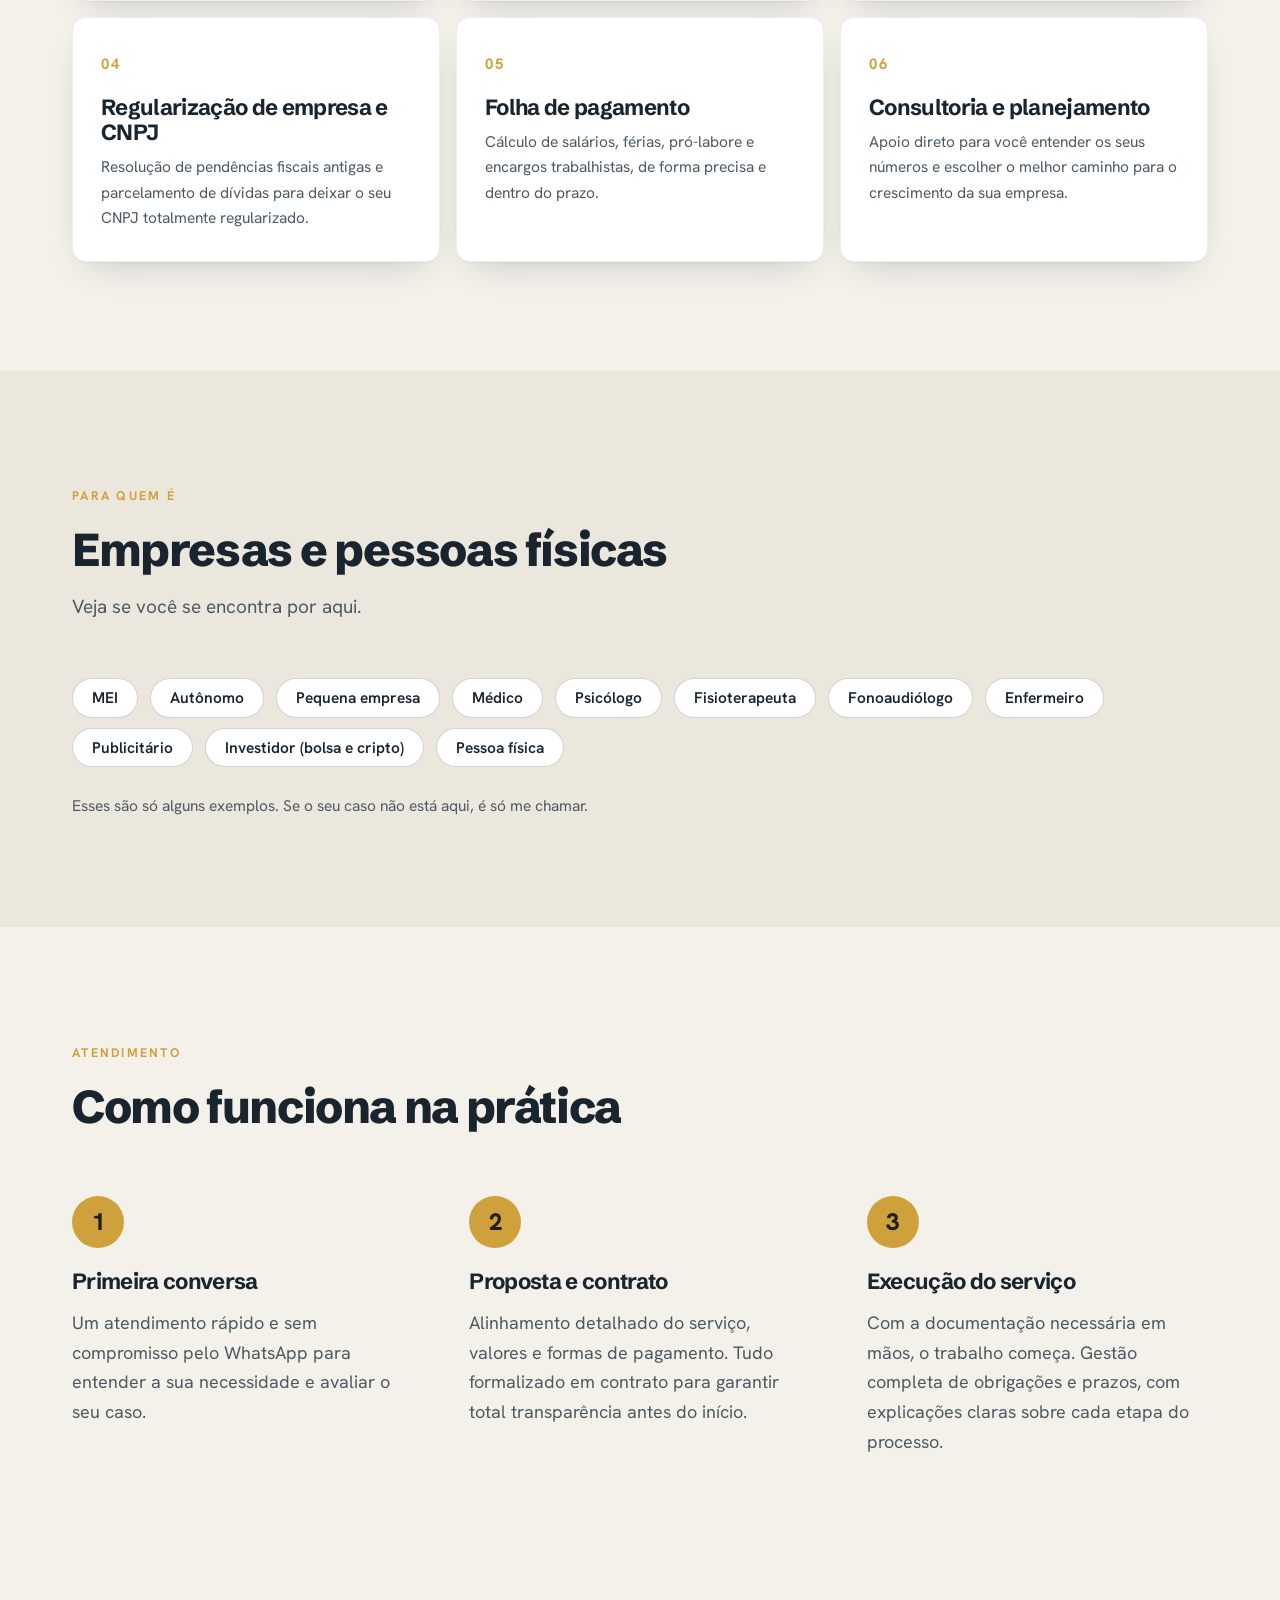
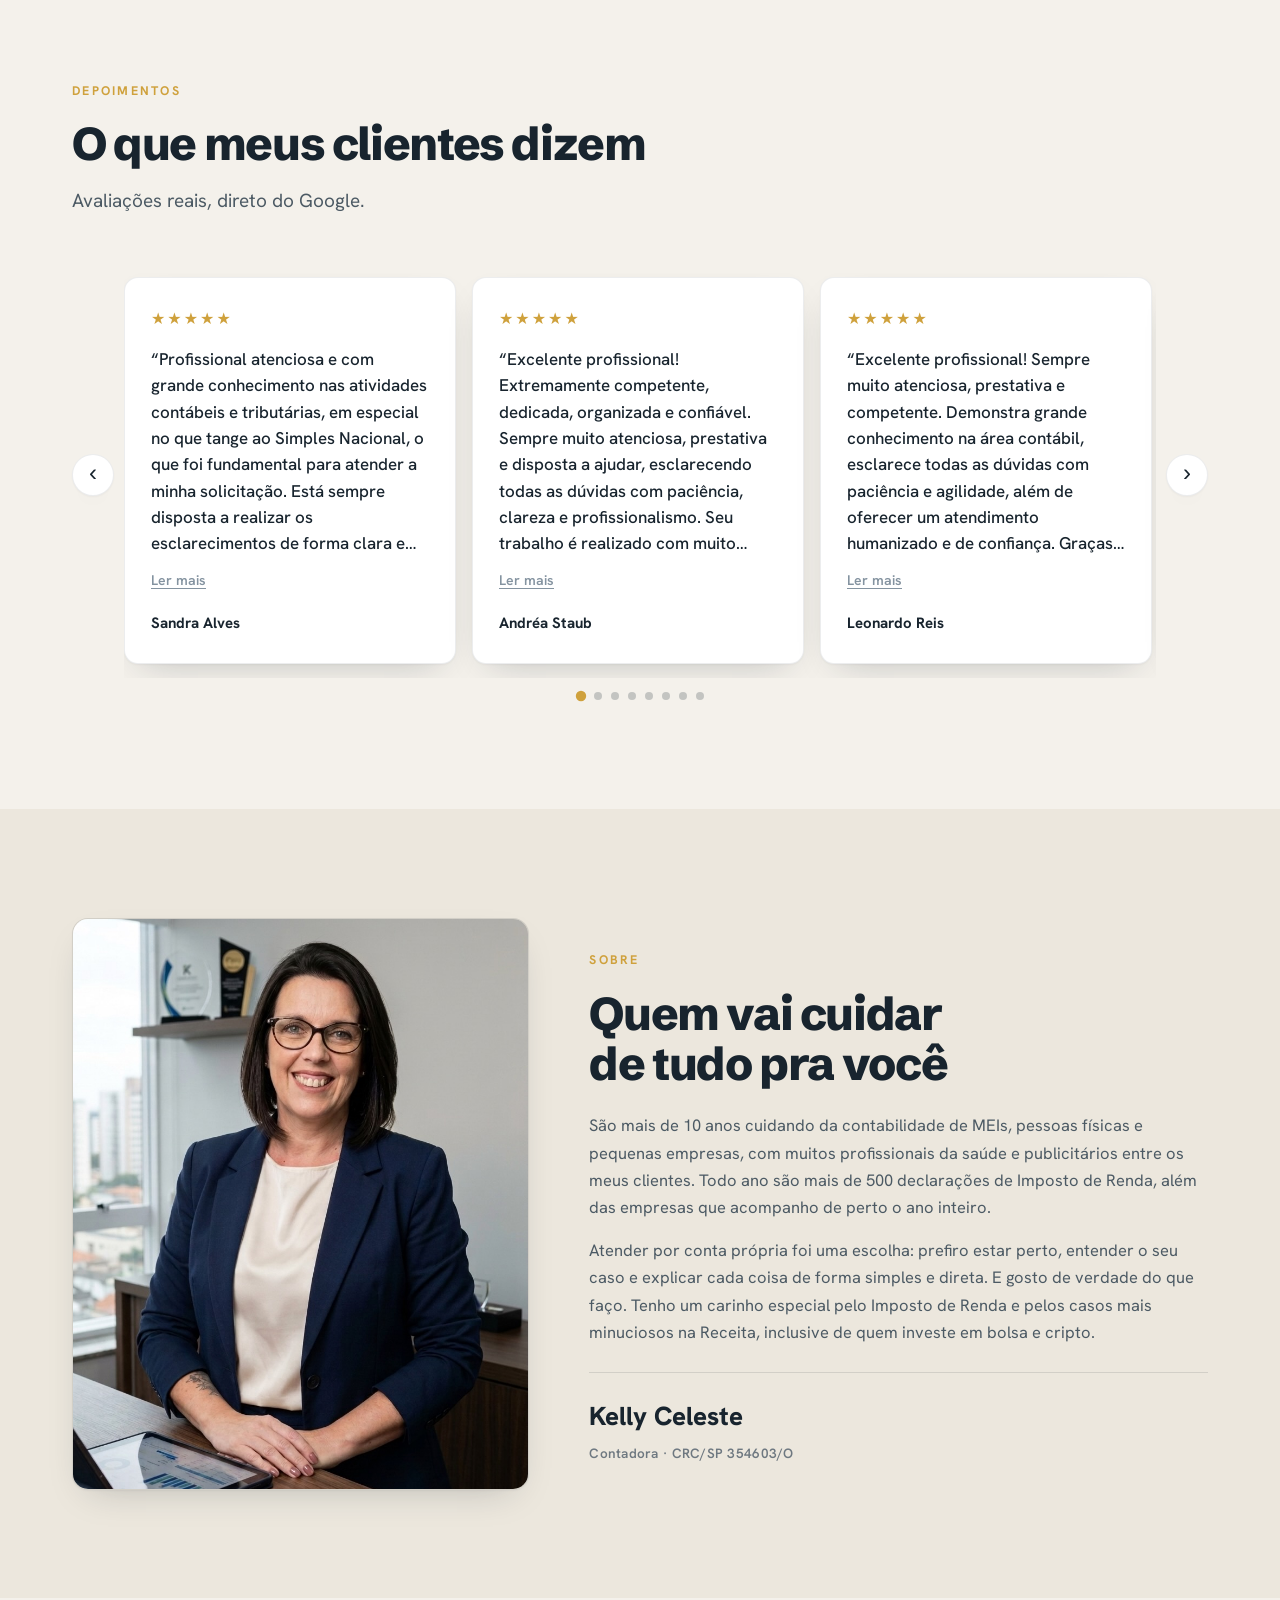
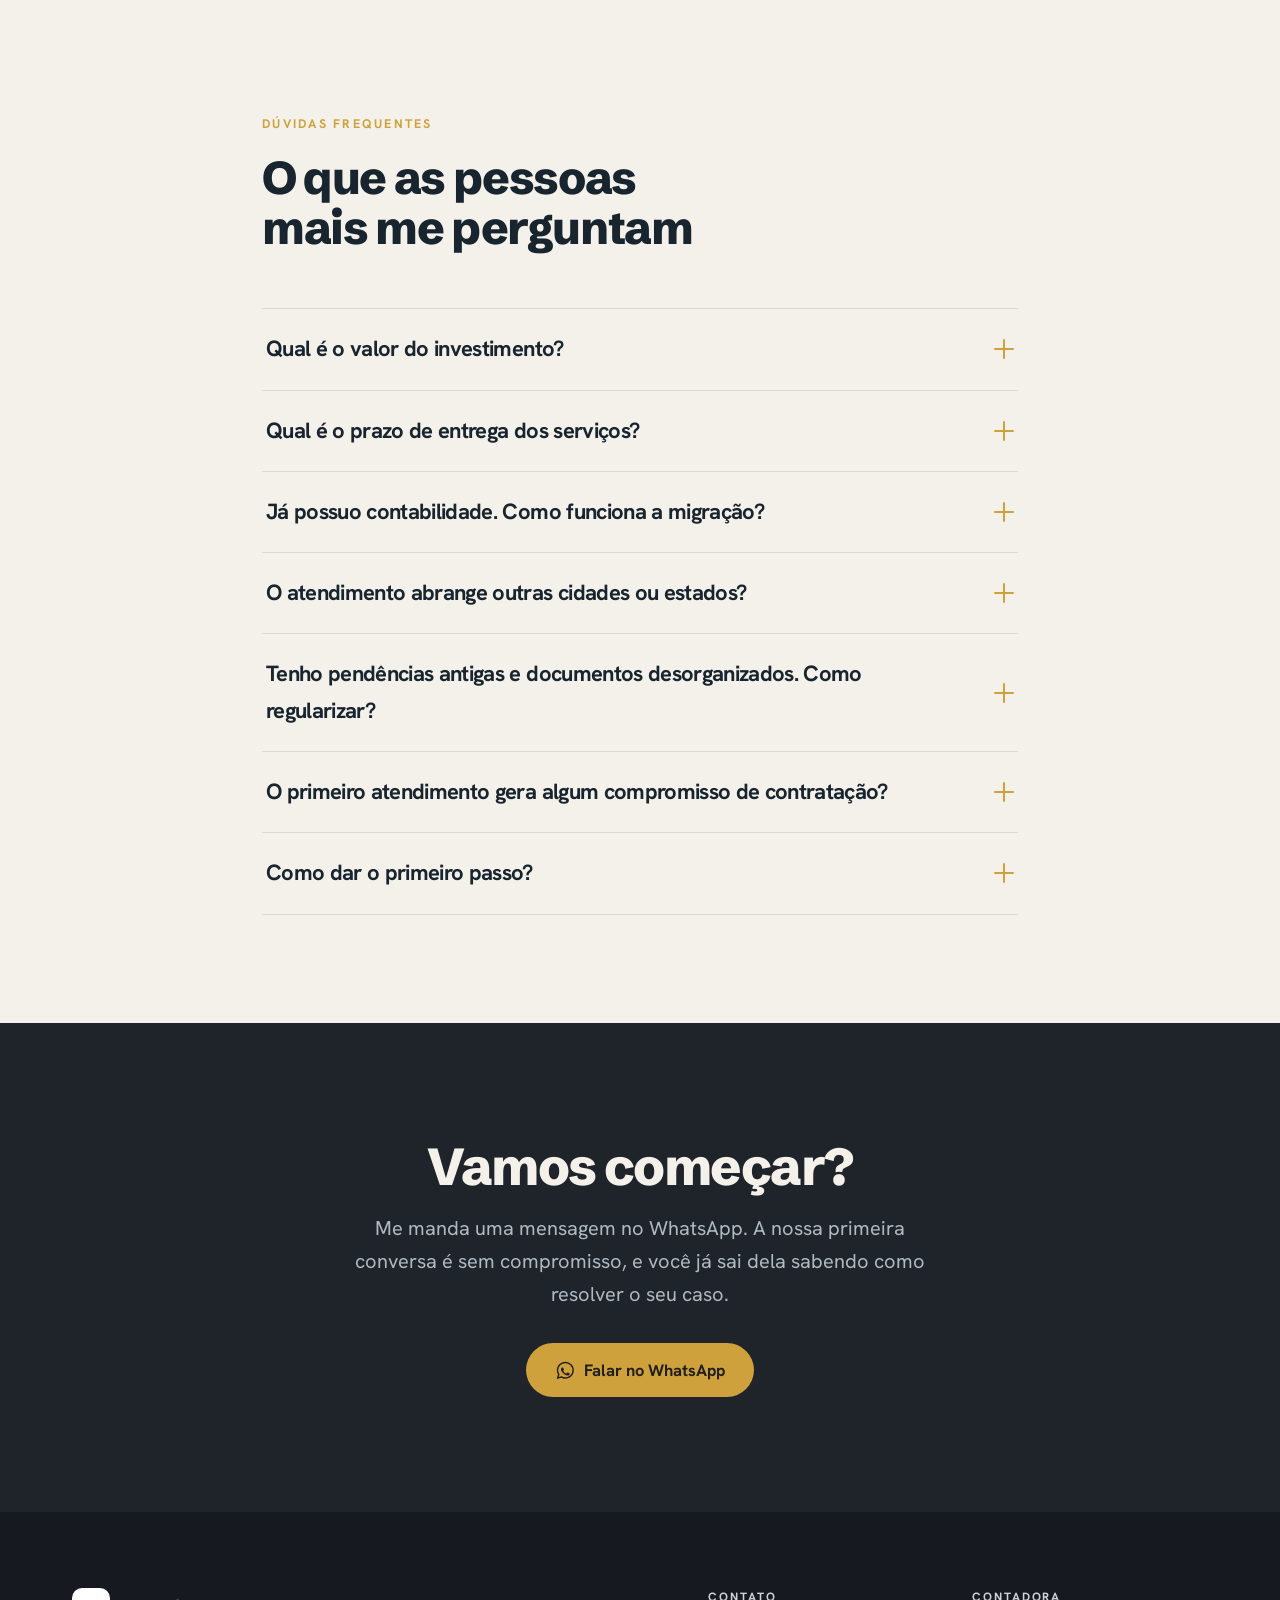
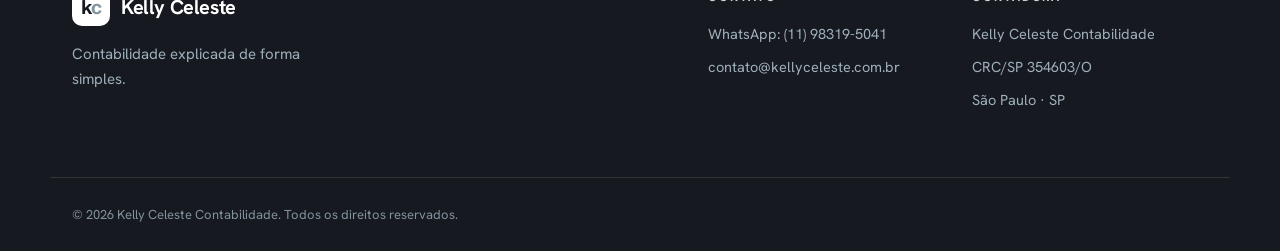
==== commit 2396e88b: "Adiciona marcadores (dots) ao carrossel de depoimentos Co-Authored-By: Claude Opus 4.8 (1M context) " ====
--- a/index.html
+++ b/index.html
@@ -300,6 +300,7 @@
         </div>
         <button class="testi-arrow testi-next" type="button" aria-label="Próxima avaliação">›</button>
       </div>
+      <div class="testi-dots" id="testiDots" role="tablist" aria-label="Navegação das avaliações"></div>
     </div>
   </section>
 
--- a/kelly-site.css
+++ b/kelly-site.css
@@ -500,12 +500,16 @@
   flex: 0 0 auto; width: 42px; height: 42px; border-radius: 50%;
   border: var(--card-border); background: var(--card-bg); box-shadow: var(--card-shadow);
   color: var(--ink); font-size: 24px; line-height: 1; cursor: pointer;
-  display: flex; align-items: center; justify-content: center; padding: 0 0 4px;
+  display: none; align-items: center; justify-content: center; padding: 0 0 4px;
   transition: background .15s ease, color .15s ease, opacity .15s ease;
 }
 .testi-arrow:hover { background: var(--accent); color: #1a1a1a; }
 .testi-arrow:disabled { opacity: .35; cursor: default; }
 .testi-arrow:disabled:hover { background: var(--card-bg); color: var(--ink); }
+.testi-dots { display: flex; justify-content: center; flex-wrap: wrap; gap: 9px; margin-top: 14px; }
+.testi-dot { width: 8px; height: 8px; padding: 0; border: 0; border-radius: 50%; cursor: pointer; background: color-mix(in srgb, var(--ink) 22%, transparent); transition: background .2s ease, transform .2s ease; }
+.testi-dot:hover { background: color-mix(in srgb, var(--ink) 40%, transparent); }
+.testi-dot.is-active { background: var(--accent); transform: scale(1.3); }
 .stars { color: var(--accent); letter-spacing: 2px; font-size: 16px; }
 .testi-card blockquote { margin: 0; font-size: 17px; line-height: 1.55; color: var(--ink); font-family: var(--font-display); font-weight: var(--display-weight); }
 .testi-card blockquote.clamp { display: -webkit-box; -webkit-line-clamp: 8; -webkit-box-orient: vertical; overflow: hidden; min-height: calc(8 * 1.55em); }
@@ -571,6 +575,7 @@
 @media (min-width: 600px) {
   .cred-inner { grid-template-columns: repeat(4, 1fr); }
   .testi-carousel { --testi-cols: 2; }
+  .testi-arrow { display: flex; }
 }
 @media (min-width: 760px) {
   body { font-size: 18px; }
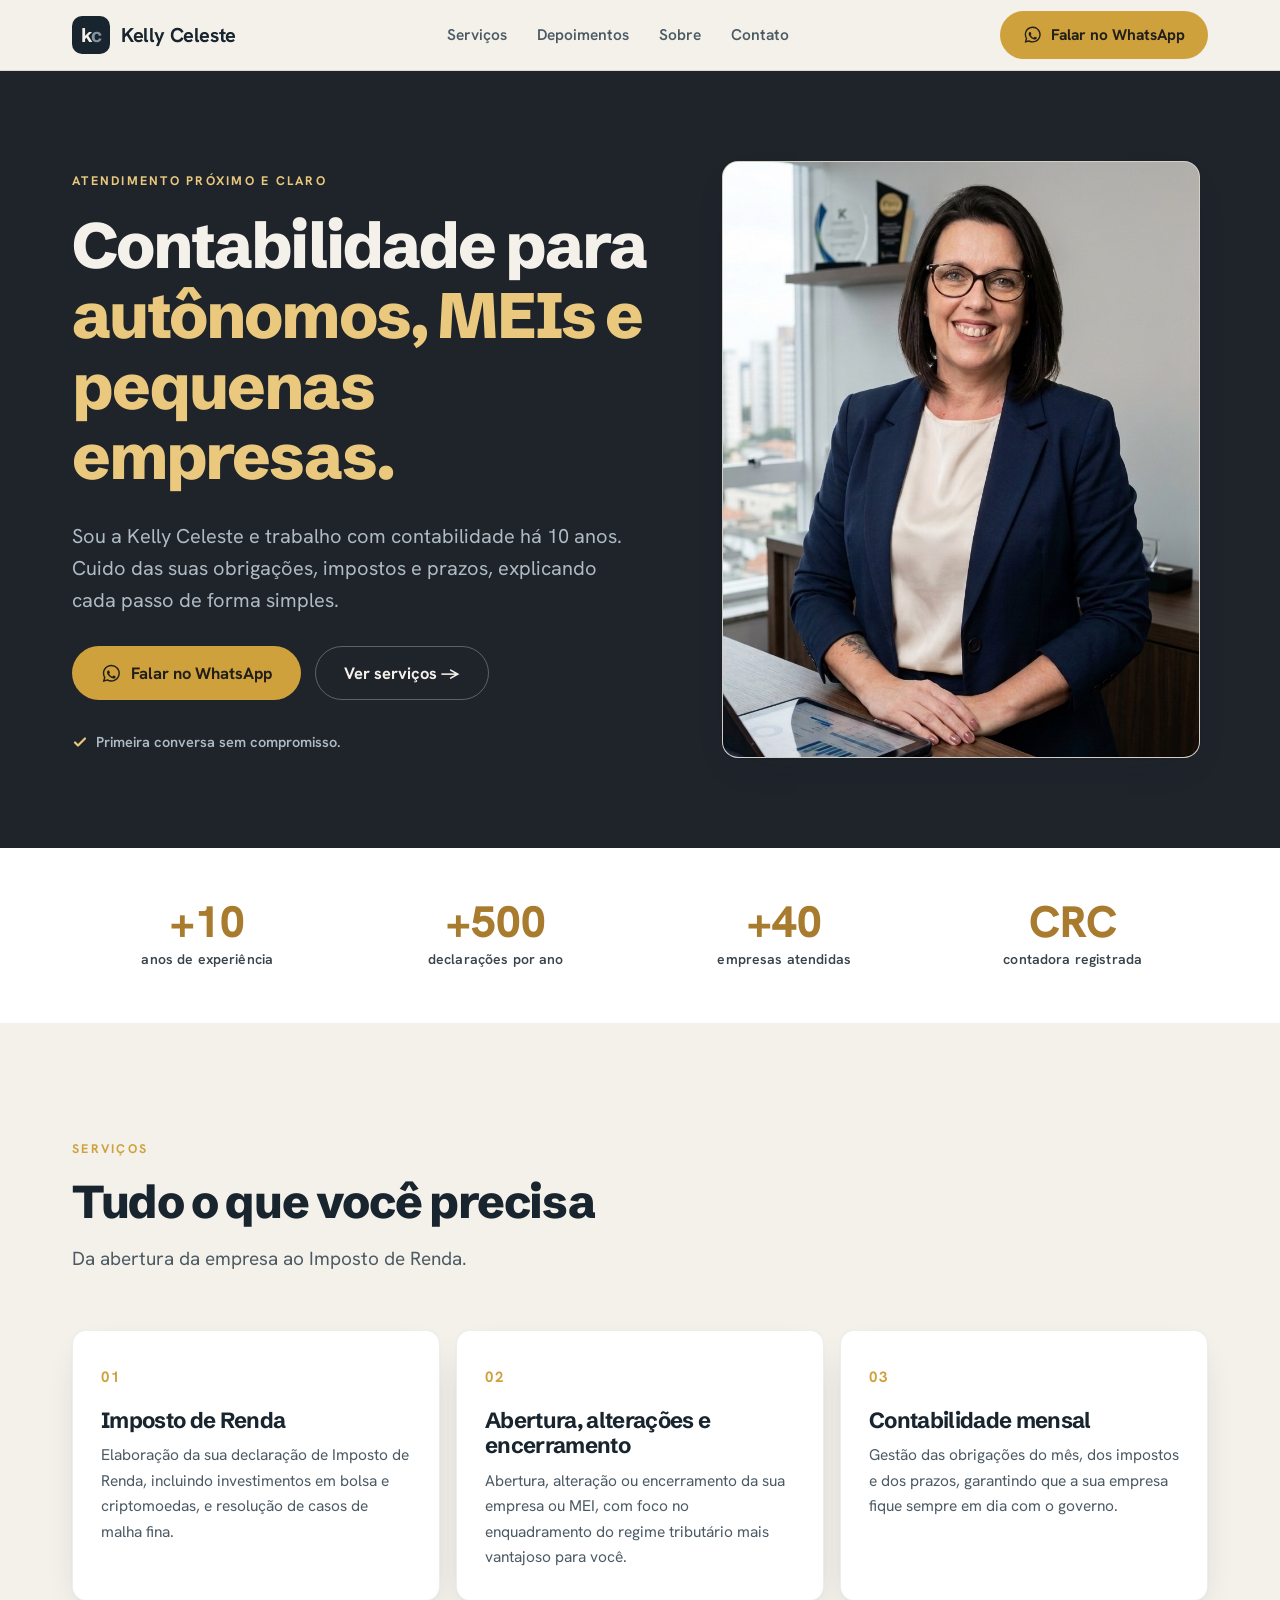
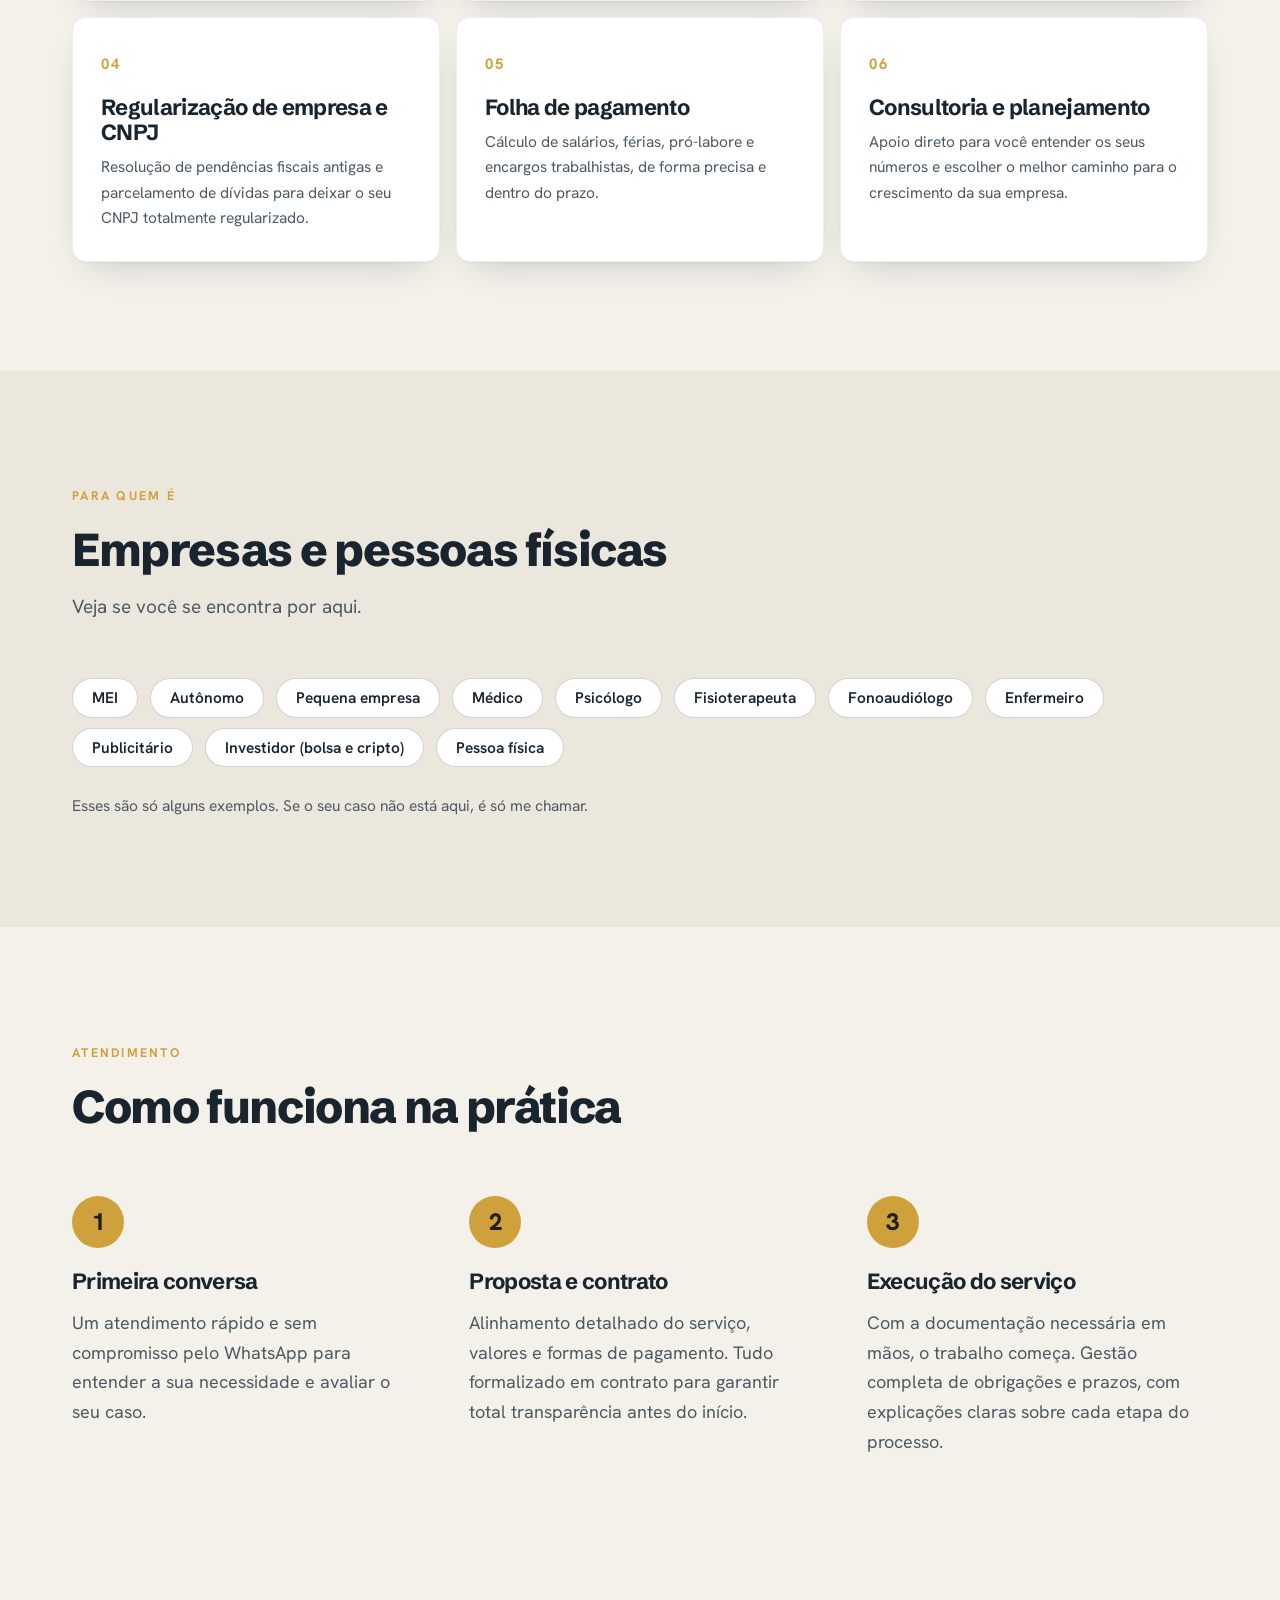
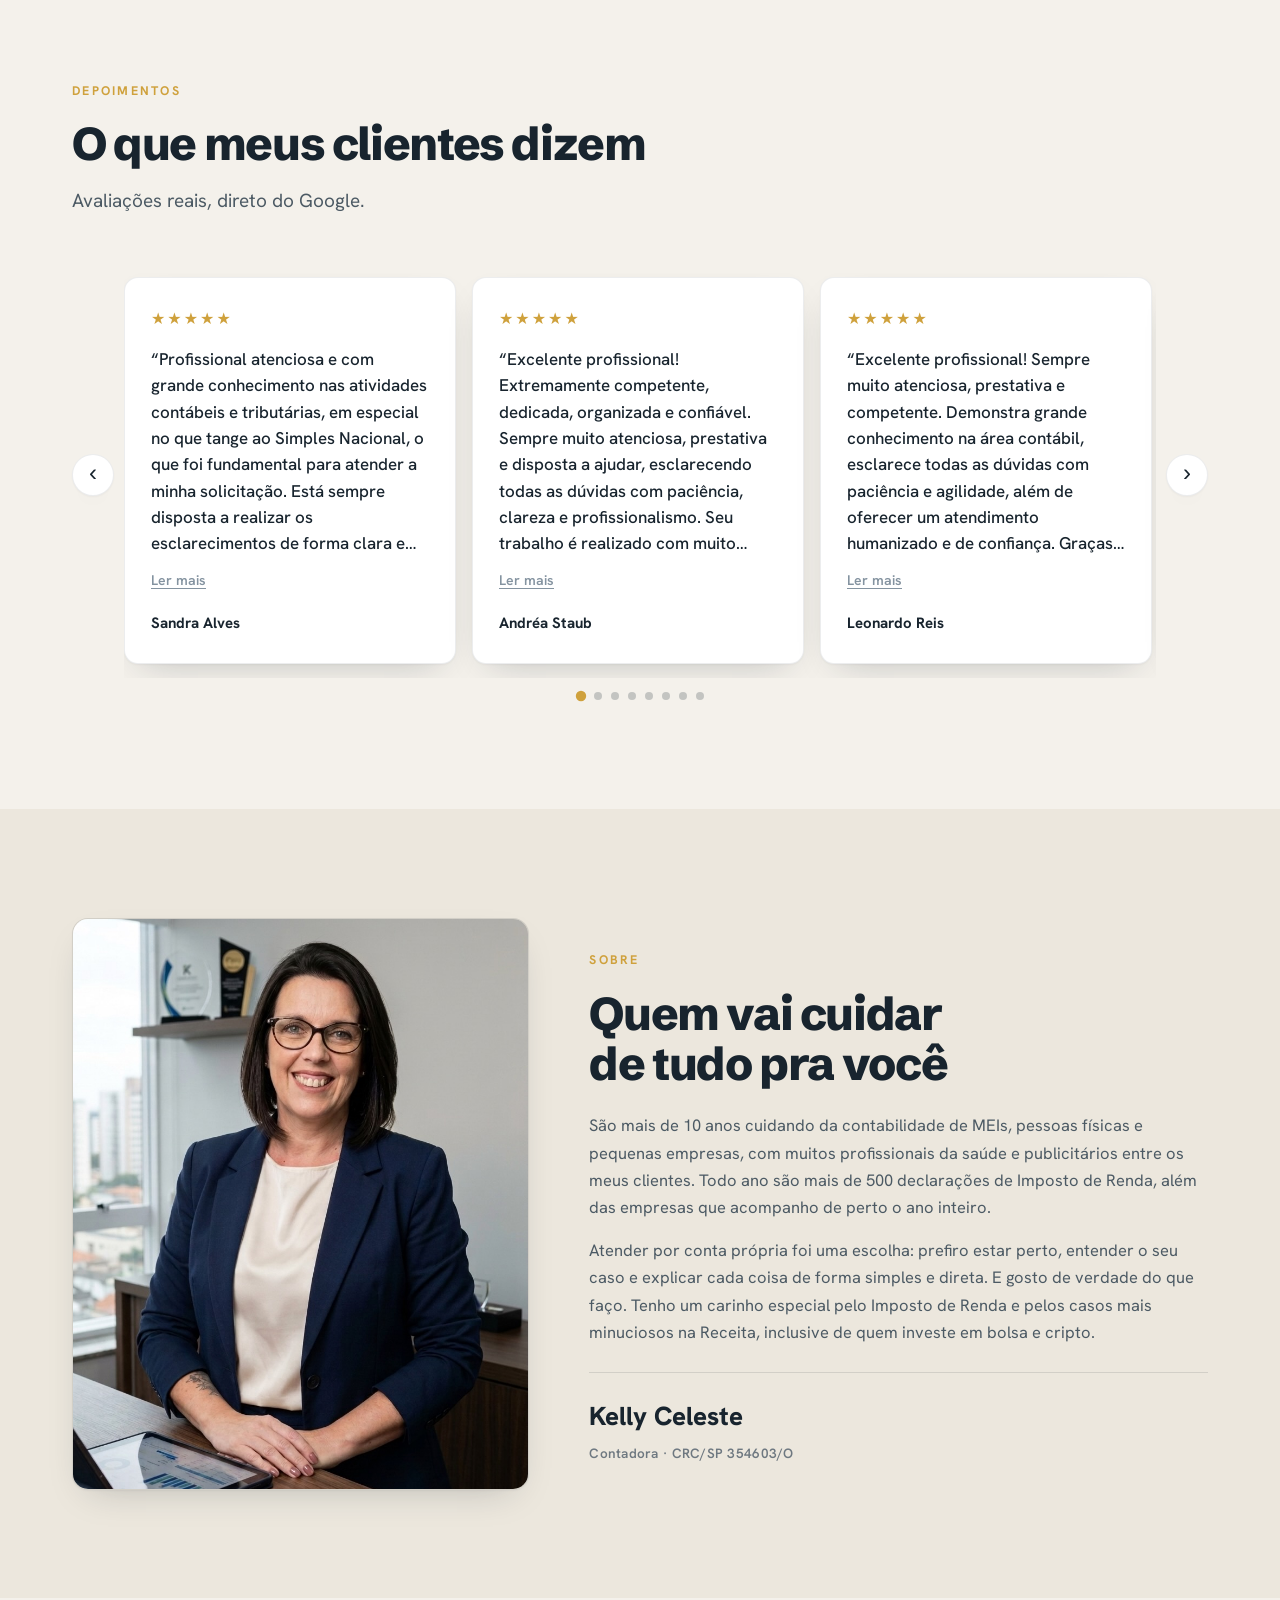
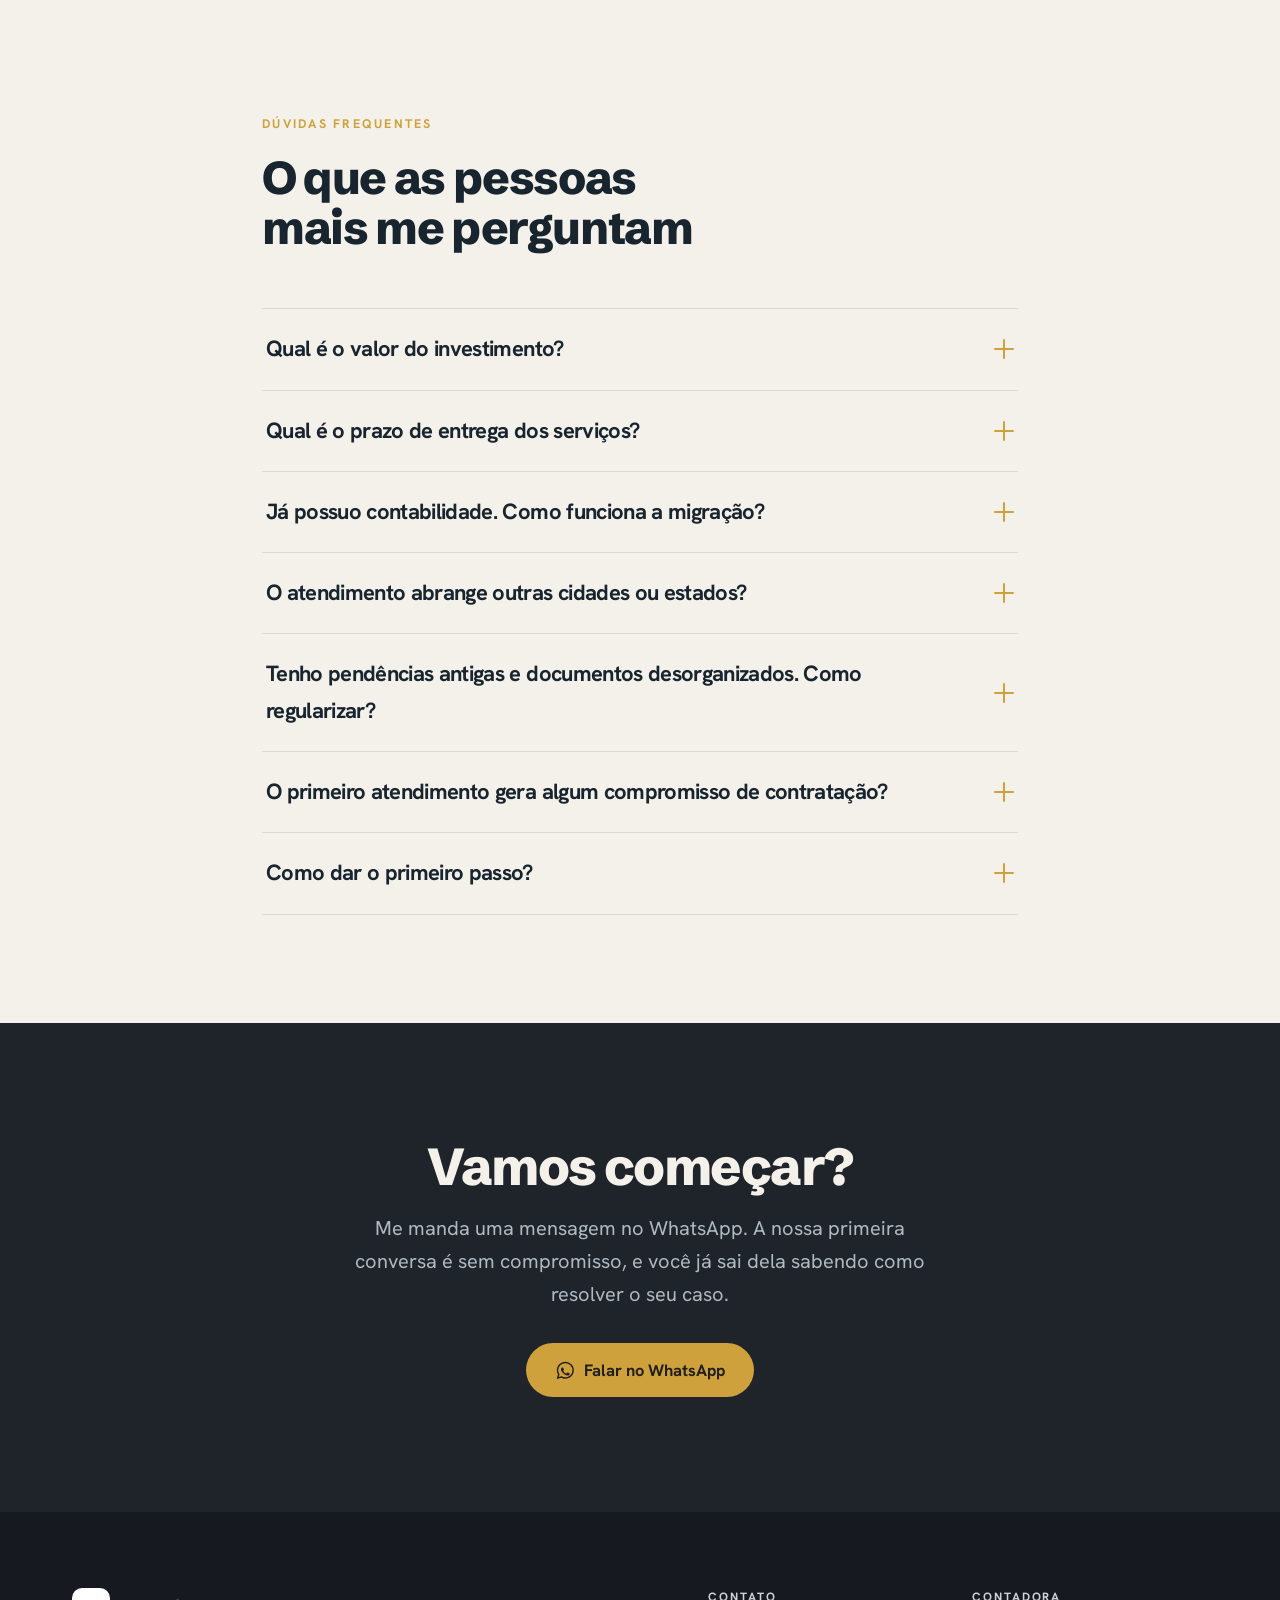
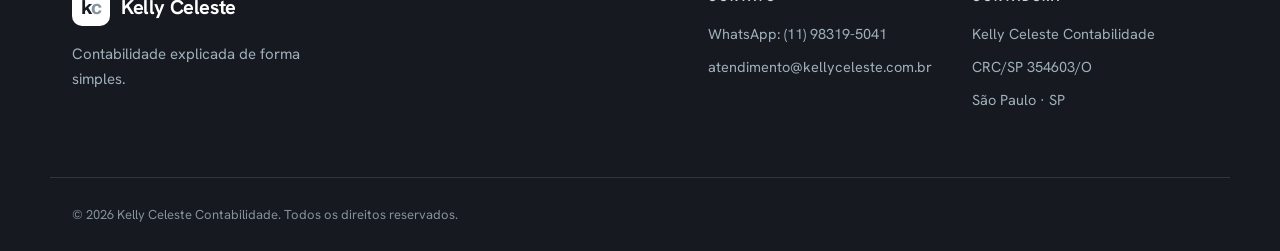
==== commit 94f21eac: "Atualiza e-mail para atendimento@kellyceleste.com.br (rodapé e JSON-LD) Co-Authored-By: Claude Opus " ====
--- a/index.html
+++ b/index.html
@@ -41,7 +41,7 @@
 <meta name="twitter:image" content="https://kellyceleste.com.br/og-image.png" />
 
 <!-- ░░░ Dados estruturados (Google) ░░░
-     E-mail e avaliações/estrelas omitidos de propósito (e-mail a confirmar; depoimentos ainda são exemplo). -->
+     Avaliações/estrelas (aggregateRating) omitidas de propósito por ora. -->
 <script type="application/ld+json">
 {
   "@context": "https://schema.org",
@@ -51,6 +51,7 @@
   "url": "https://kellyceleste.com.br/",
   "image": "https://kellyceleste.com.br/og-image.png",
   "telephone": "+5511983195041",
+  "email": "atendimento@kellyceleste.com.br",
   "areaServed": "Brasil",
   "address": {
     "@type": "PostalAddress",
@@ -397,7 +398,7 @@
       <div class="footer-col">
         <span class="footer-h">Contato</span>
         <a href="https://wa.me/5511983195041?text=Oi%2C+Kelly%21+Encontrei+seu+escrit%C3%B3rio+no+site+e+gostaria+de+mais+informa%C3%A7%C3%B5es." target="_blank" rel="noopener">WhatsApp: (11) 98319-5041</a>
-        <a href="mailto:contato@kellyceleste.com.br">contato@kellyceleste.com.br</a>
+        <a href="mailto:atendimento@kellyceleste.com.br">atendimento@kellyceleste.com.br</a>
       </div>
       <div class="footer-col">
         <span class="footer-h">Contadora</span>
